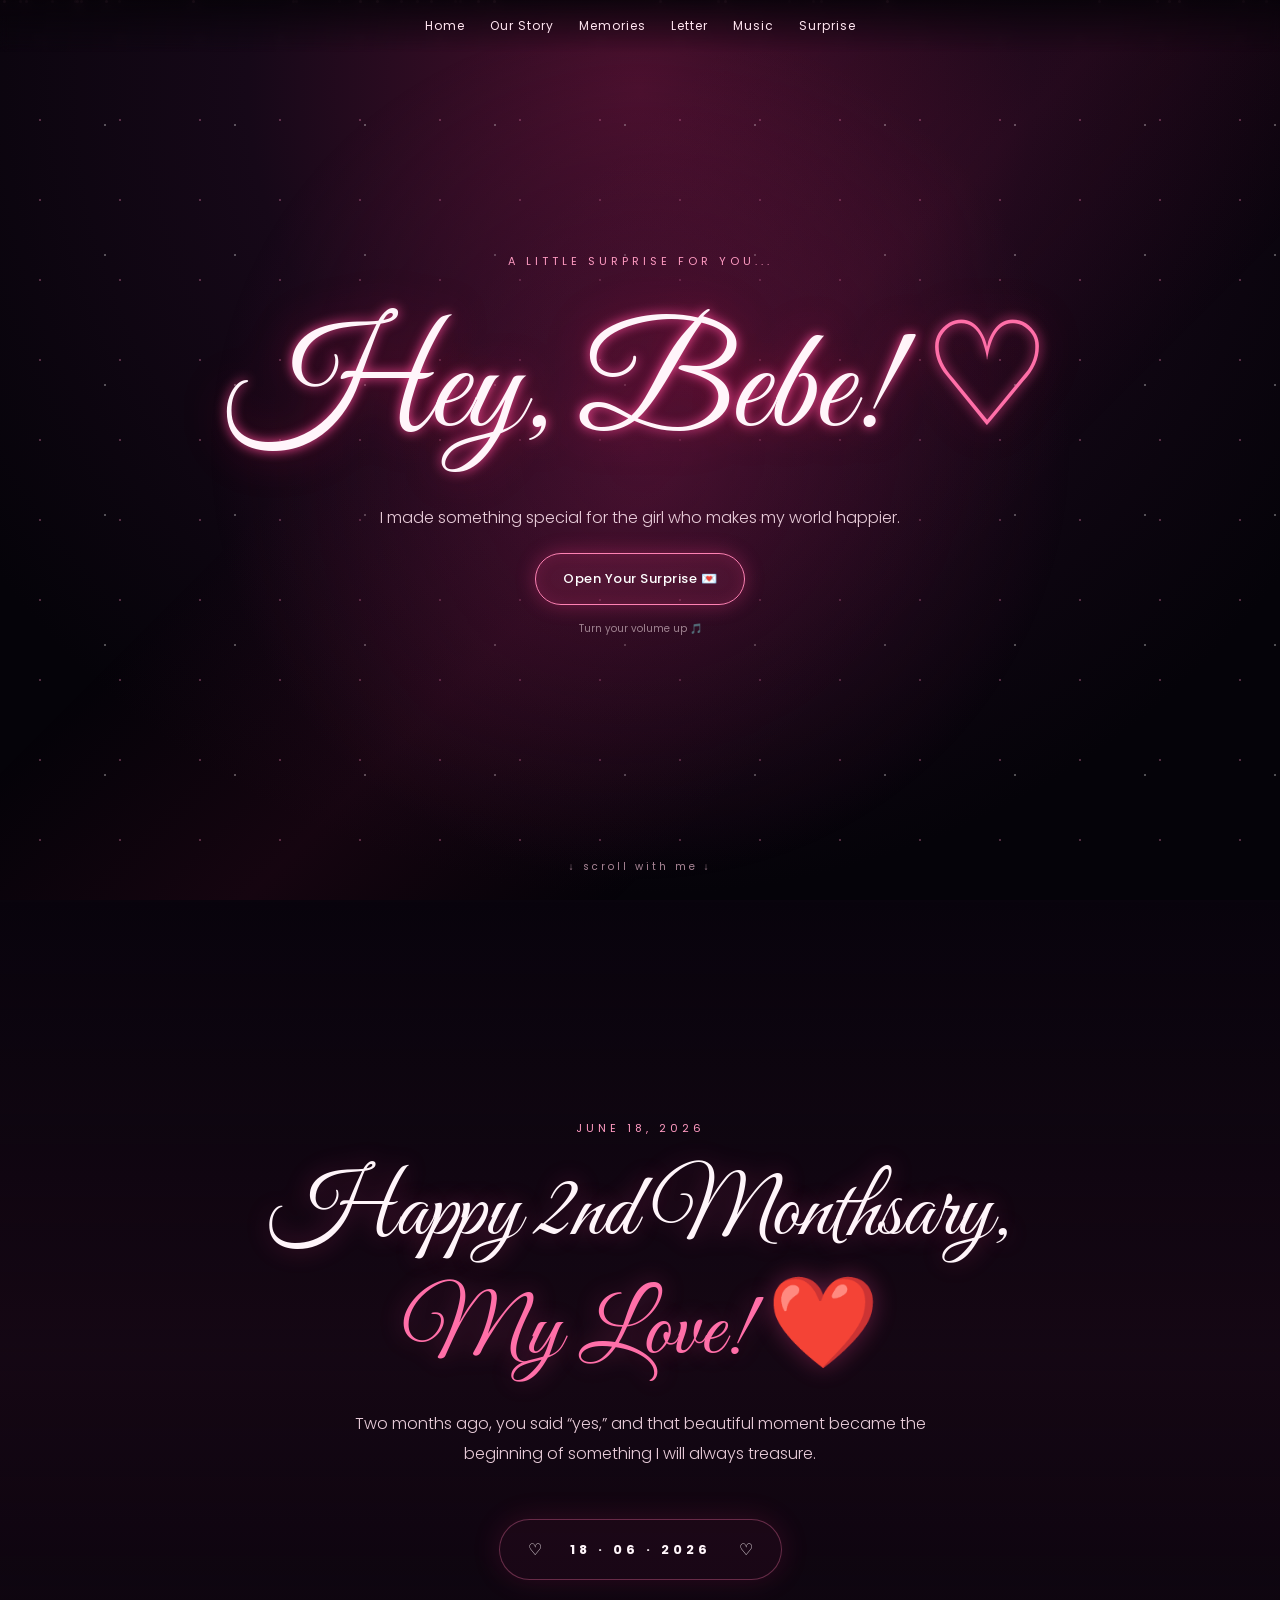
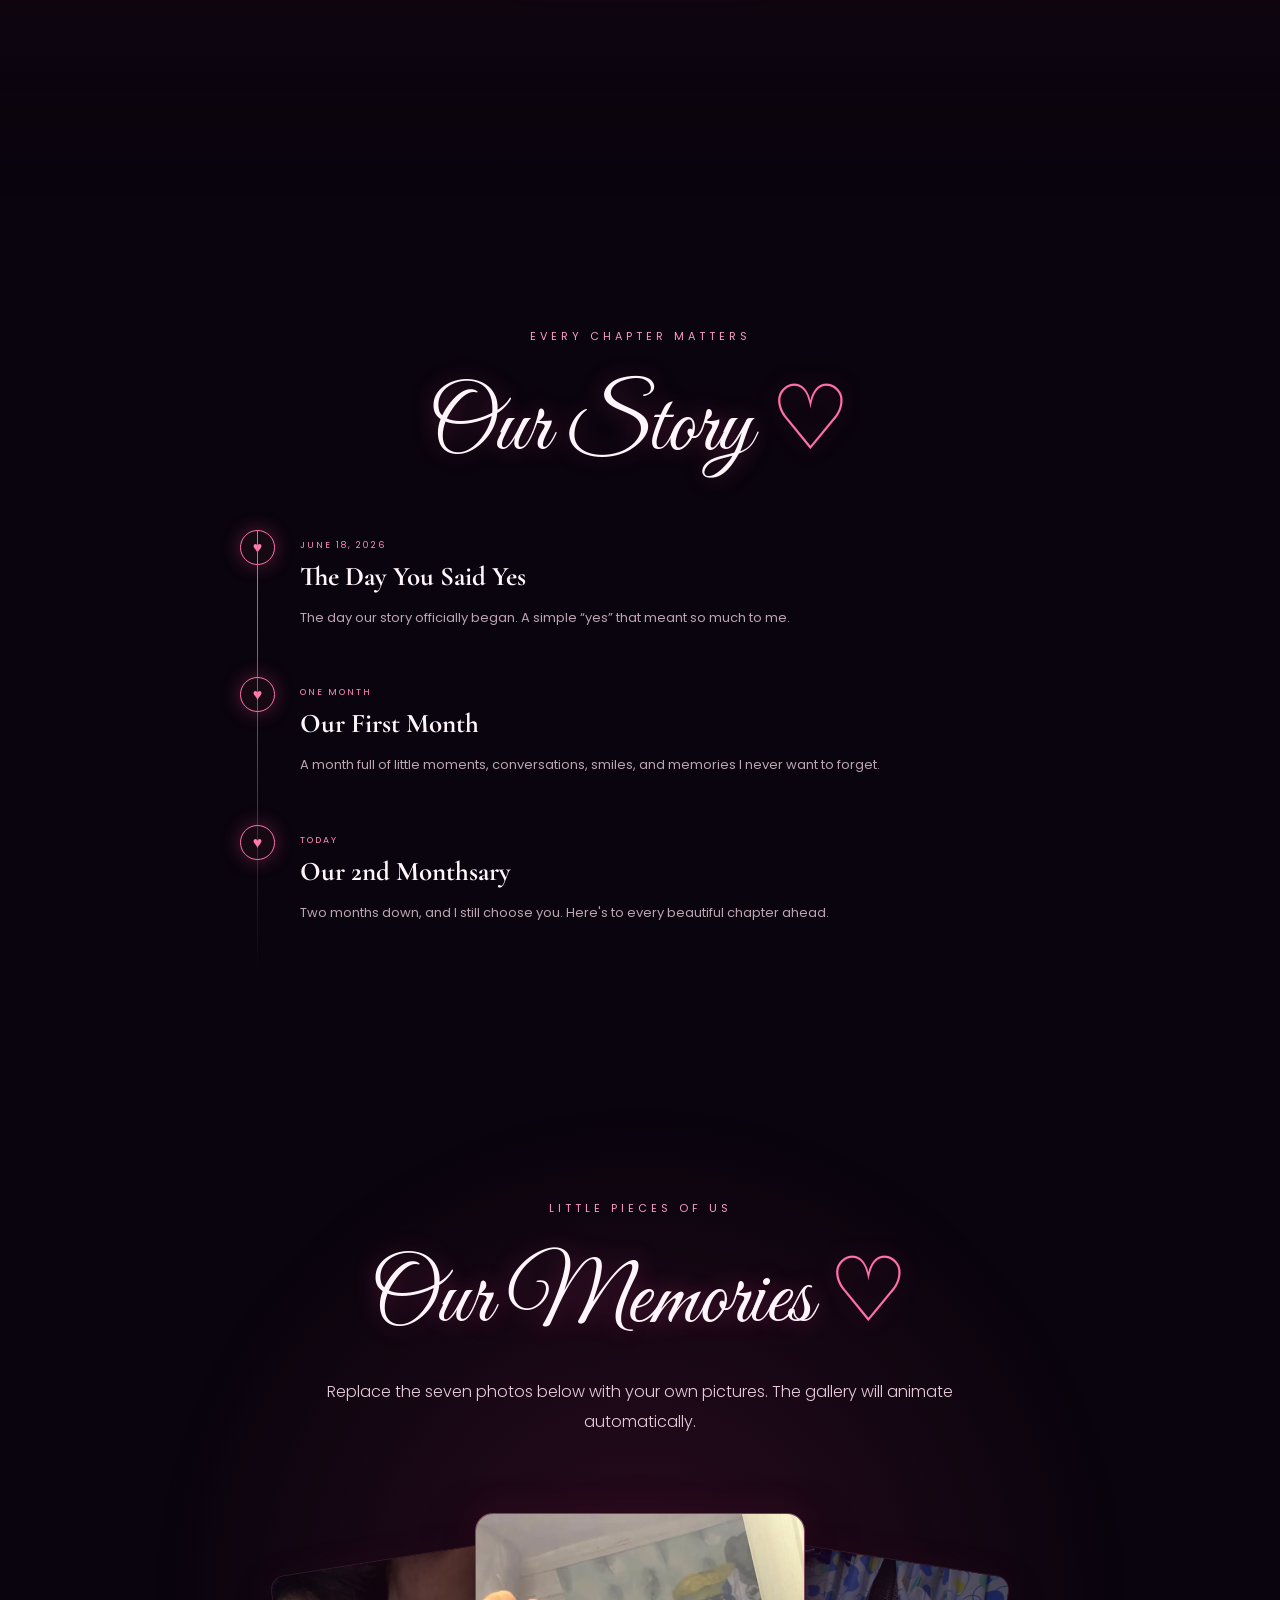
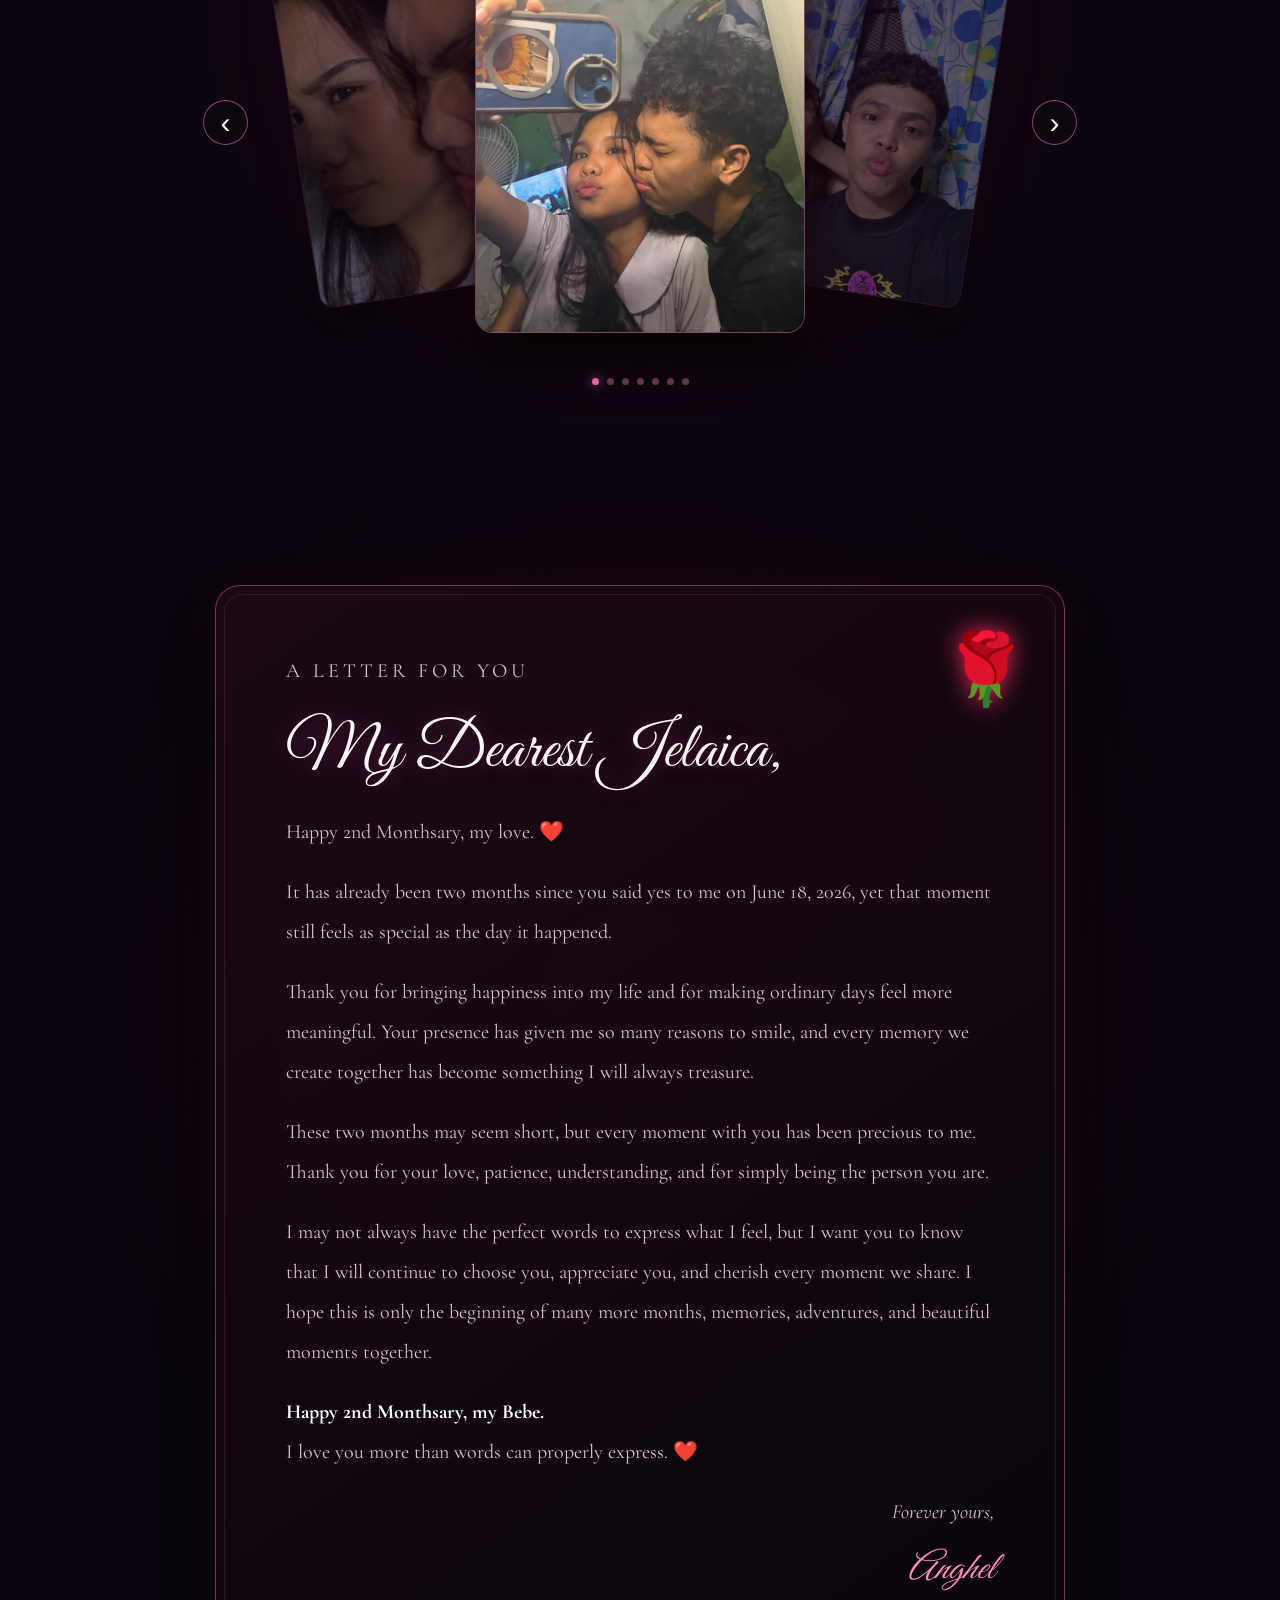
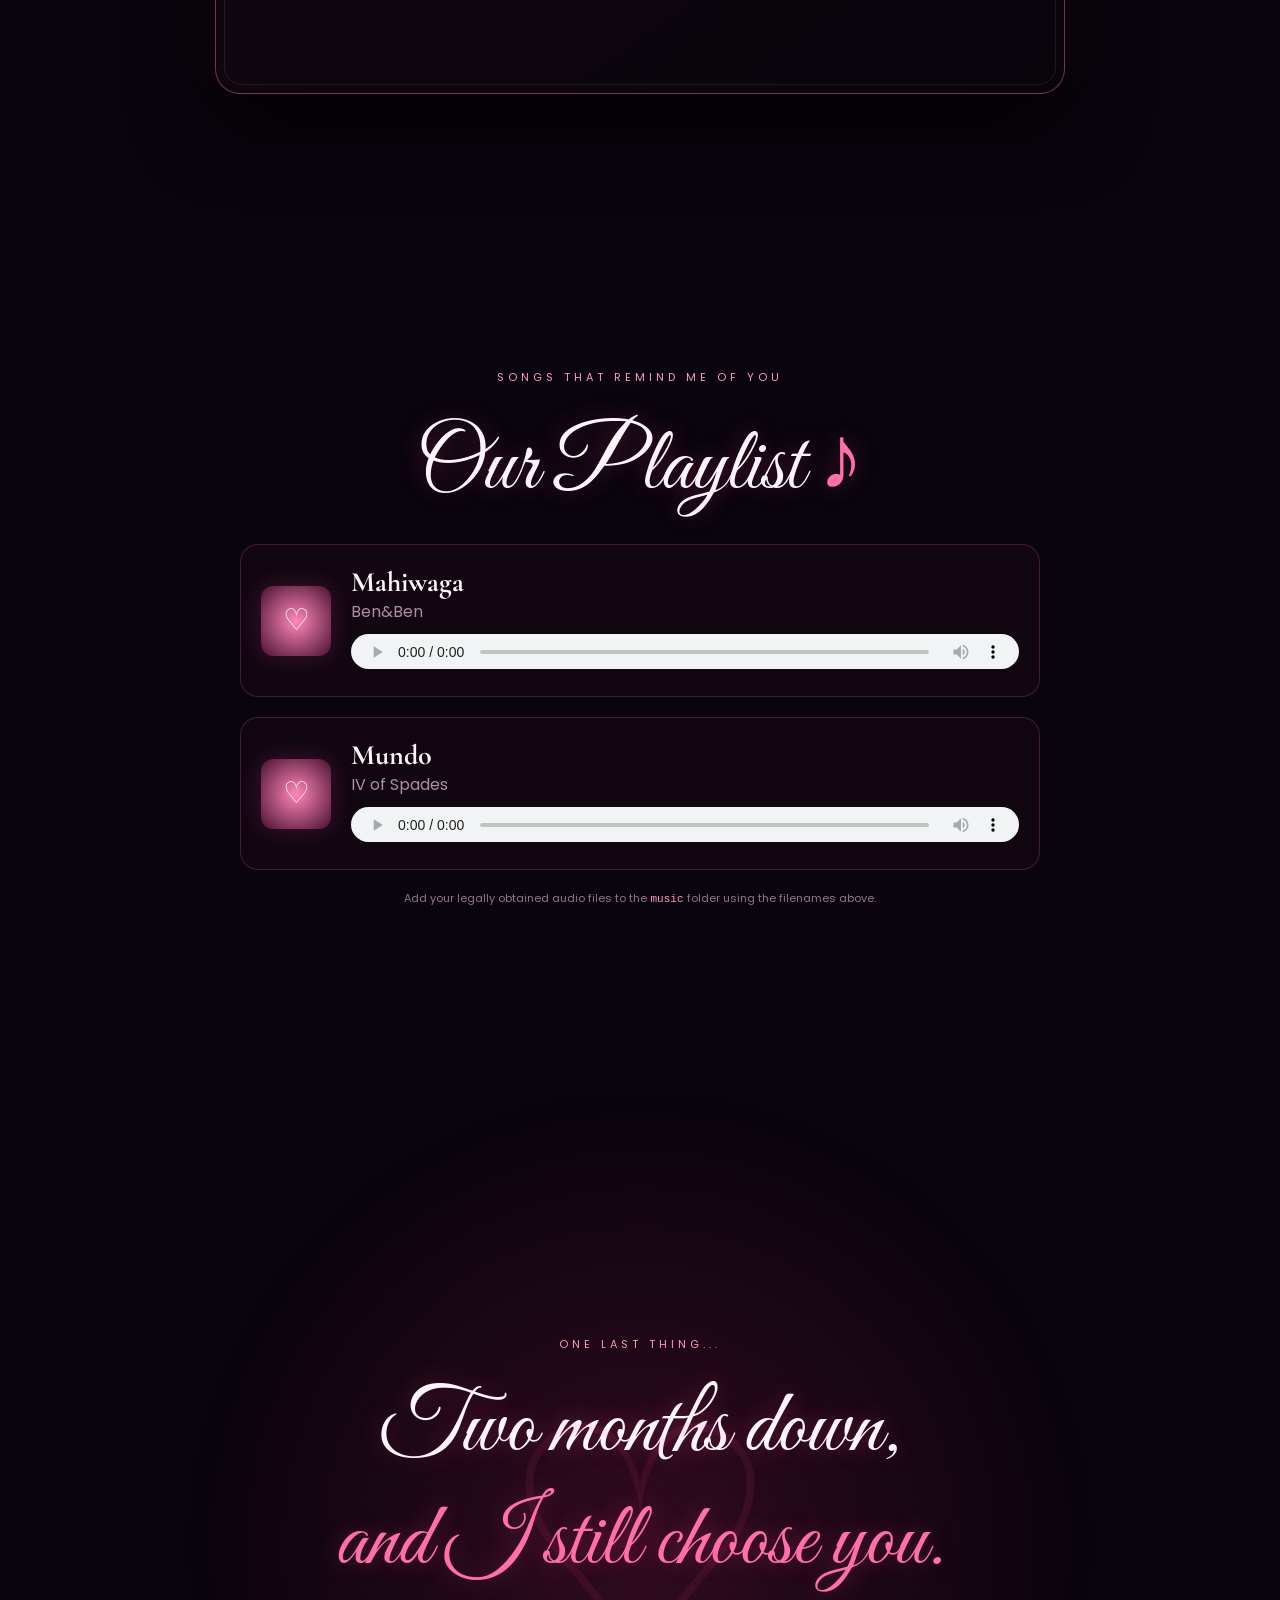
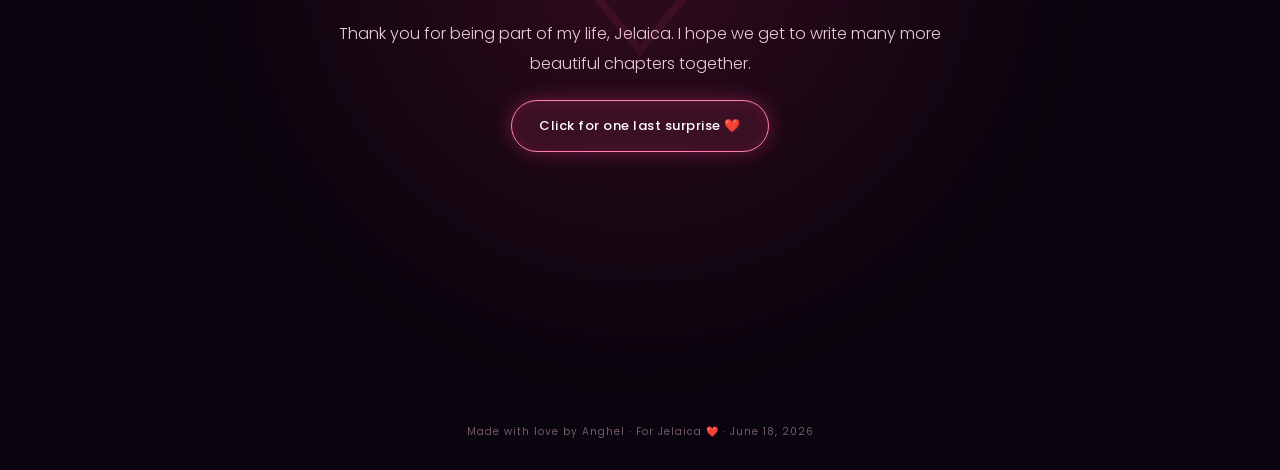
==== index.html @ 0e5adc9e "Update index.html" ====
<!DOCTYPE html>
<html lang="en">
<head>
  <meta charset="UTF-8">
  <meta name="viewport" content="width=device-width, initial-scale=1.0">
  <title>For My Bebe, Jelaica ❤️</title>
  <link rel="preconnect" href="https://fonts.googleapis.com">
  <link rel="preconnect" href="https://fonts.gstatic.com" crossorigin>
  <link href="https://fonts.googleapis.com/css2?family=Cormorant+Garamond:wght@400;500;600;700&family=Great+Vibes&family=Poppins:wght@300;400;500;600&display=swap" rel="stylesheet">
  <link rel="stylesheet" href="style.css">
</head>
<body>
  <div id="particles"></div>
  <div class="petals"></div>

  <nav class="nav">
    <a href="#home">Home</a>
    <a href="#story">Our Story</a>
    <a href="#memories">Memories</a>
    <a href="#letter">Letter</a>
    <a href="#music">Music</a>
    <a href="#surprise">Surprise</a>
  </nav>

  <main>
    <section id="home" class="hero section">
      <div class="hero-glow"></div>
      <div class="hero-content">
        <p class="eyebrow">A little surprise for you...</p>
        <h1>Hey, Bebe! <span>♡</span></h1>
        <p class="hero-subtitle">I made something special for the girl who makes my world happier.</p>
        <button class="glow-btn" onclick="openSurprise()">Open Your Surprise 💌</button>
        <p class="hint">Turn your volume up 🎵</p>
      </div>
      <div class="scroll">↓ scroll with me ↓</div>
    </section>

    <section class="section anniversary">
      <div class="section-inner">
        <p class="eyebrow">June 18, 2026</p>
        <h2>Happy 2nd Monthsary,<br><span>My Love! ❤️</span></h2>
        <p class="lead">Two months ago, you said “yes,” and that beautiful moment became the beginning of something I will always treasure.</p>
        <div class="date-card">
          <div>♡</div><strong>18 · 06 · 2026</strong><div>♡</div>
        </div>
      </div>
    </section>

    <section id="story" class="section">
      <div class="section-inner narrow">
        <p class="eyebrow">Every chapter matters</p>
        <h2>Our Story <span>♡</span></h2>
        <div class="timeline">
          <article class="timeline-item">
            <div class="timeline-dot">♥</div>
            <div><small>JUNE 18, 2026</small><h3>The Day You Said Yes</h3><p>The day our story officially began. A simple “yes” that meant so much to me.</p></div>
          </article>
          <article class="timeline-item">
            <div class="timeline-dot">♥</div>
            <div><small>ONE MONTH</small><h3>Our First Month</h3><p>A month full of little moments, conversations, smiles, and memories I never want to forget.</p></div>
          </article>
          <article class="timeline-item">
            <div class="timeline-dot">♥</div>
            <div><small>TODAY</small><h3>Our 2nd Monthsary</h3><p>Two months down, and I still choose you. Here's to every beautiful chapter ahead.</p></div>
          </article>
        </div>
      </div>
    </section>

    <section id="memories" class="section memories-section">
      <div class="section-inner">
        <p class="eyebrow">Little pieces of us</p>
        <h2>Our Memories <span>♡</span></h2>
        <p class="lead">Replace the seven photos below with your own pictures. The gallery will animate automatically.</p>

        <div class="gallery-wrap">
          <button class="gallery-arrow left" onclick="prevPhoto()">‹</button>
          <div class="gallery" id="gallery"></div>
          <button class="gallery-arrow right" onclick="nextPhoto()">›</button>
        </div>
        <div class="dots" id="dots"></div>
      </div>
    </section>

    <section id="letter" class="section letter-section">
      <div class="letter">
        <div class="rose">🌹</div>
        <p class="eyebrow">A letter for you</p>
        <h2>My Dearest Jelaica,</h2>
        <p>Happy 2nd Monthsary, my love. ❤️</p>
        <p>It has already been two months since you said yes to me on June 18, 2026, yet that moment still feels as special as the day it happened.</p>
        <p>Thank you for bringing happiness into my life and for making ordinary days feel more meaningful. Your presence has given me so many reasons to smile, and every memory we create together has become something I will always treasure.</p>
        <p>These two months may seem short, but every moment with you has been precious to me. Thank you for your love, patience, understanding, and for simply being the person you are.</p>
        <p>I may not always have the perfect words to express what I feel, but I want you to know that I will continue to choose you, appreciate you, and cherish every moment we share. I hope this is only the beginning of many more months, memories, adventures, and beautiful moments together.</p>
        <p><strong>Happy 2nd Monthsary, my Bebe.</strong><br>I love you more than words can properly express. ❤️</p>
        <p class="signature">Forever yours,<br><span>Anghel</span></p>
      </div>
    </section>

    <section id="music" class="section music-section">
      <div class="section-inner narrow">
        <p class="eyebrow">Songs that remind me of you</p>
        <h2>Our Playlist <span>♪</span></h2>
        <div class="music-card">
          <div class="album">♡</div>
          <div class="track-info">
            <h3>Mahiwaga</h3><p>Ben&Ben</p>
          <!-- Track 1: Mahiwaga / Ben&Ben -->
<audio id="audio1" controls preload="metadata">
  <source src="mahiwaga.mp3" type="audio/mpeg">
</audio>
          </div>
        </div>
        <div class="music-card">
          <div class="album">♡</div>
          <div class="track-info">
            <h3>Mundo</h3><p>IV of Spades</p>
            <!-- Track 2: Mundo / IV of Spades -->
<audio id="audio2" controls preload="metadata">
  <source src="mundo.mp3" type="audio/mpeg">
</audio>
          </div>
        </div>
        <p class="music-note">Add your legally obtained audio files to the <code>music</code> folder using the filenames above.</p>
      </div>
    </section>

    <section id="surprise" class="section final-section">
      <div class="heart-orbit">♡</div>
      <div class="section-inner">
        <p class="eyebrow">One last thing...</p>
        <h2>Two months down,<br><span>and I still choose you.</span></h2>
        <p class="lead">Thank you for being part of my life, Jelaica. I hope we get to write many more beautiful chapters together.</p>
        <button class="glow-btn" onclick="showFinal()">Click for one last surprise ❤️</button>
        <div id="finalMessage" class="final-message">
          <div class="big-heart">♥</div>
          <h3>I love you, my Bebe.</h3>
          <p>Today, tomorrow, and in all the little moments in between — I choose you. Always. ❤️</p>
          <span>— Anghel</span>
        </div>
      </div>
    </section>
  </main>

  <footer>Made with love by Anghel · For Jelaica ❤️ · June 18, 2026</footer>
  <script src="script.js"></script>
</body>
</html>
---- style.css ----
*{box-sizing:border-box}html{scroll-behavior:smooth}body{margin:0;background:#09040d;color:#fff5fa;font-family:Poppins,sans-serif;overflow-x:hidden}body:before{content:"";position:fixed;inset:0;z-index:-3;background:radial-gradient(circle at 50% 10%,#4b102e 0,#160818 38%,#050309 78%)}body:after{content:"";position:fixed;inset:0;z-index:-2;opacity:.3;background-image:radial-gradient(#ff8dbd 1px,transparent 1px),radial-gradient(#fff 1px,transparent 1px);background-size:80px 80px,130px 130px;background-position:0 0,40px 60px;animation:stars 18s linear infinite}.nav{position:fixed;top:0;left:0;right:0;z-index:20;display:flex;justify-content:center;gap:25px;padding:17px 10px;background:linear-gradient(#070309dd,transparent);backdrop-filter:blur(6px)}.nav a{color:#ffe5f0;text-decoration:none;font-size:12px;letter-spacing:1px;transition:.3s}.nav a:hover{color:#ff76ae;text-shadow:0 0 15px #ff4e9b}.section{min-height:100vh;position:relative;display:flex;align-items:center;justify-content:center;padding:100px 20px}.hero{text-align:center;background:radial-gradient(circle at center,#4d1234aa,transparent 55%)}.hero:before{content:"";position:absolute;inset:0;background:linear-gradient(135deg,transparent 35%,#e9276d13,transparent 70%)}.hero-content{position:relative;z-index:2;max-width:850px}.eyebrow{letter-spacing:4px;text-transform:uppercase;font-size:11px;color:#ff9bc2;margin:0 0 20px}.hero h1,h2{font-family:"Great Vibes",cursive;font-weight:400}.hero h1{font-size:clamp(65px,12vw,145px);margin:0;text-shadow:0 0 12px #ff4c98,0 0 45px #ff174f66}.hero h1 span,h2 span{color:#ff6fa8}.hero-subtitle,.lead{max-width:650px;margin:20px auto;color:#e8ccd9;line-height:1.9;font-weight:300}.glow-btn{border:1px solid #ff82b4;background:#ff4e8d1f;color:#fff;padding:15px 27px;border-radius:40px;font:500 13px Poppins;letter-spacing:.5px;cursor:pointer;box-shadow:0 0 20px #ff3f8a55,inset 0 0 15px #ff3f8a22;transition:.35s}.glow-btn:hover{transform:translateY(-3px) scale(1.03);background:#ff4e8d35;box-shadow:0 0 35px #ff3f8aaa}.hint{font-size:10px;color:#9f8290;margin-top:16px}.scroll{position:absolute;bottom:25px;left:0;right:0;font-size:10px;letter-spacing:3px;color:#a98596;animation:bounce 2s infinite}.section-inner{text-align:center;width:min(1050px,100%)}.narrow{width:min(800px,100%)}h2{font-size:clamp(55px,8vw,90px);margin:0 0 15px;text-shadow:0 0 25px #ff4c9855}.anniversary{background:linear-gradient(180deg,transparent,#230b1c77,transparent)}.date-card{display:inline-flex;align-items:center;gap:28px;margin-top:30px;padding:17px 28px;border:1px solid #ff77aa55;border-radius:50px;background:#ff4b8b0c;box-shadow:0 0 30px #ff3b8a22}.date-card strong{font-size:13px;letter-spacing:4px}.timeline{position:relative;margin:45px auto 0;text-align:left}.timeline:before{content:"";position:absolute;left:17px;top:0;bottom:0;width:1px;background:linear-gradient(#ff5b9d,transparent)}.timeline-item{display:flex;gap:25px;padding:0 0 35px}.timeline-dot{width:35px;height:35px;flex:none;border:1px solid #ff73aa;border-radius:50%;display:grid;place-items:center;color:#ff7cad;background:#160912;box-shadow:0 0 20px #ff4f9855}.timeline-item small{color:#ff8ab7;letter-spacing:2px;font-size:9px}.timeline-item h3{font-family:"Cormorant Garamond";font-size:27px;margin:5px 0}.timeline-item p{color:#bca5b0;line-height:1.8;font-size:13px}.memories-section{background:radial-gradient(circle,#3a1027aa,transparent 60%)}.gallery-wrap{position:relative;margin:45px auto 15px;max-width:950px;min-height:480px;display:flex;align-items:center;justify-content:center}.gallery{width:100%;height:480px;position:relative;perspective:1000px}.photo{position:absolute;width:min(330px,62vw);height:420px;left:50%;top:30px;transform:translateX(-50%);border-radius:18px;overflow:hidden;border:1px solid #ff93bd66;box-shadow:0 20px 50px #000,0 0 35px #ff3e8a22;background:linear-gradient(145deg,#391329,#100711);transition:all .7s cubic-bezier(.2,.8,.2,1);opacity:0;display:flex;align-items:center;justify-content:center}.photo img{width:100%;height:100%;object-fit:cover}.photo .placeholder{padding:25px;color:#d7b8c6;text-align:center;line-height:1.7}.photo.active{opacity:1;z-index:5;transform:translateX(-50%) rotate(0) scale(1)}.photo.prev{opacity:.35;z-index:3;transform:translateX(-115%) rotate(-9deg) scale(.8)}.photo.next{opacity:.35;z-index:3;transform:translateX(15%) rotate(9deg) scale(.8)}.gallery-arrow{position:absolute;z-index:8;width:45px;height:45px;border:1px solid #ff7bae88;border-radius:50%;background:#0e0710cc;color:#fff;font-size:30px;cursor:pointer;transition:.3s}.gallery-arrow:hover{background:#ff3e8a33;box-shadow:0 0 20px #ff3e8a77}.gallery-arrow.left{left:4%}.gallery-arrow.right{right:4%}.dots{display:flex;justify-content:center;gap:8px}.dot{width:7px;height:7px;border-radius:50%;background:#684354;cursor:pointer}.dot.active{background:#ff76ad;box-shadow:0 0 12px #ff76ad}.letter-section{background:radial-gradient(circle at 50% 40%,#4d102b55,transparent 60%)}.letter{position:relative;width:min(850px,100%);padding:65px 70px;text-align:left;border:1px solid #ff86b566;border-radius:25px;background:linear-gradient(145deg,#1d0916e8,#09050be8);box-shadow:0 25px 80px #000,0 0 45px #ff3e8a18}.letter:before{content:"";position:absolute;inset:8px;border:1px solid #ff789d22;border-radius:18px;pointer-events:none}.letter h2{font-size:65px}.letter p{color:#dbc2ce;line-height:2;font-family:"Cormorant Garamond";font-size:20px}.letter strong{color:#fff}.rose{position:absolute;right:35px;top:30px;font-size:70px;filter:drop-shadow(0 0 12px #e92755)}.signature{text-align:right!important;font-style:italic}.signature span{font-family:"Great Vibes";font-size:38px;color:#ff91bb}.music-card{display:flex;align-items:center;gap:20px;text-align:left;margin:20px 0;padding:20px;border:1px solid #ff78aa33;border-radius:18px;background:#170a14aa}.album{width:70px;height:70px;border-radius:12px;display:grid;place-items:center;background:radial-gradient(circle,#ff87b7,#47102f);font-size:30px;box-shadow:0 0 25px #ff438a33}.track-info{flex:1}.track-info h3{font-family:"Cormorant Garamond";font-size:28px;margin:0}.track-info p{color:#ad8f9f;margin:0 0 10px}.track-info audio{width:100%;height:35px}.music-note{font-size:11px;color:#8f7783}code{color:#ff9ac2}.final-section{text-align:center;overflow:hidden;background:radial-gradient(circle at center,#56122e88,transparent 58%)}.heart-orbit{position:absolute;font-size:320px;color:#ff477f16;animation:pulse 3s infinite}.final-message{display:none;margin:35px auto 0;max-width:550px;padding:30px;border:1px solid #ff78ab55;border-radius:20px;background:#180914cc;animation:reveal 1s both}.final-message.show{display:block}.big-heart{font-size:70px;color:#ff5b98;text-shadow:0 0 35px #ff3e8a;animation:pulse 1.5s infinite}.final-message h3{font-family:"Great Vibes";font-size:45px;font-weight:400;margin:0}.final-message p{color:#d9bfcc;line-height:1.8}.final-message span{color:#ff91ba}footer{text-align:center;padding:30px;color:#755b68;font-size:10px;letter-spacing:1px}.particle{position:fixed;width:3px;height:3px;border-radius:50%;background:#ff9cc1;box-shadow:0 0 8px #ff5b9d;opacity:.7;z-index:-1;animation:float linear infinite}.petal{position:fixed;top:-20px;color:#ff739f;z-index:1;pointer-events:none;animation:fall linear forwards;opacity:.7}@keyframes stars{to{background-position:80px 80px,0 130px}}@keyframes bounce{50%{transform:translateY(8px)}}@keyframes pulse{50%{transform:scale(1.08);opacity:.8}}@keyframes float{from{transform:translateY(110vh)}to{transform:translateY(-10vh)}}@keyframes fall{to{transform:translateY(110vh) rotate(500deg);opacity:0}}@keyframes reveal{from{opacity:0;transform:translateY(20px) scale(.95)}to{opacity:1;transform:none}}@media(max-width:650px){.nav{gap:11px;overflow-x:auto;justify-content:flex-start;padding-left:15px}.nav a{font-size:9px;white-space:nowrap}.section{padding:90px 15px}.hero h1{font-size:70px}.letter{padding:45px 25px}.letter h2{font-size:50px}.letter p{font-size:18px}.rose{font-size:45px;right:20px}.gallery-wrap,.gallery{min-height:400px;height:400px}.photo{height:350px;top:25px}.photo.prev{transform:translateX(-95%) rotate(-7deg) scale(.72)}.photo.next{transform:translateX(-5%) rotate(7deg) scale(.72)}.gallery-arrow{width:38px;height:38px}.heart-orbit{font-size:200px}}
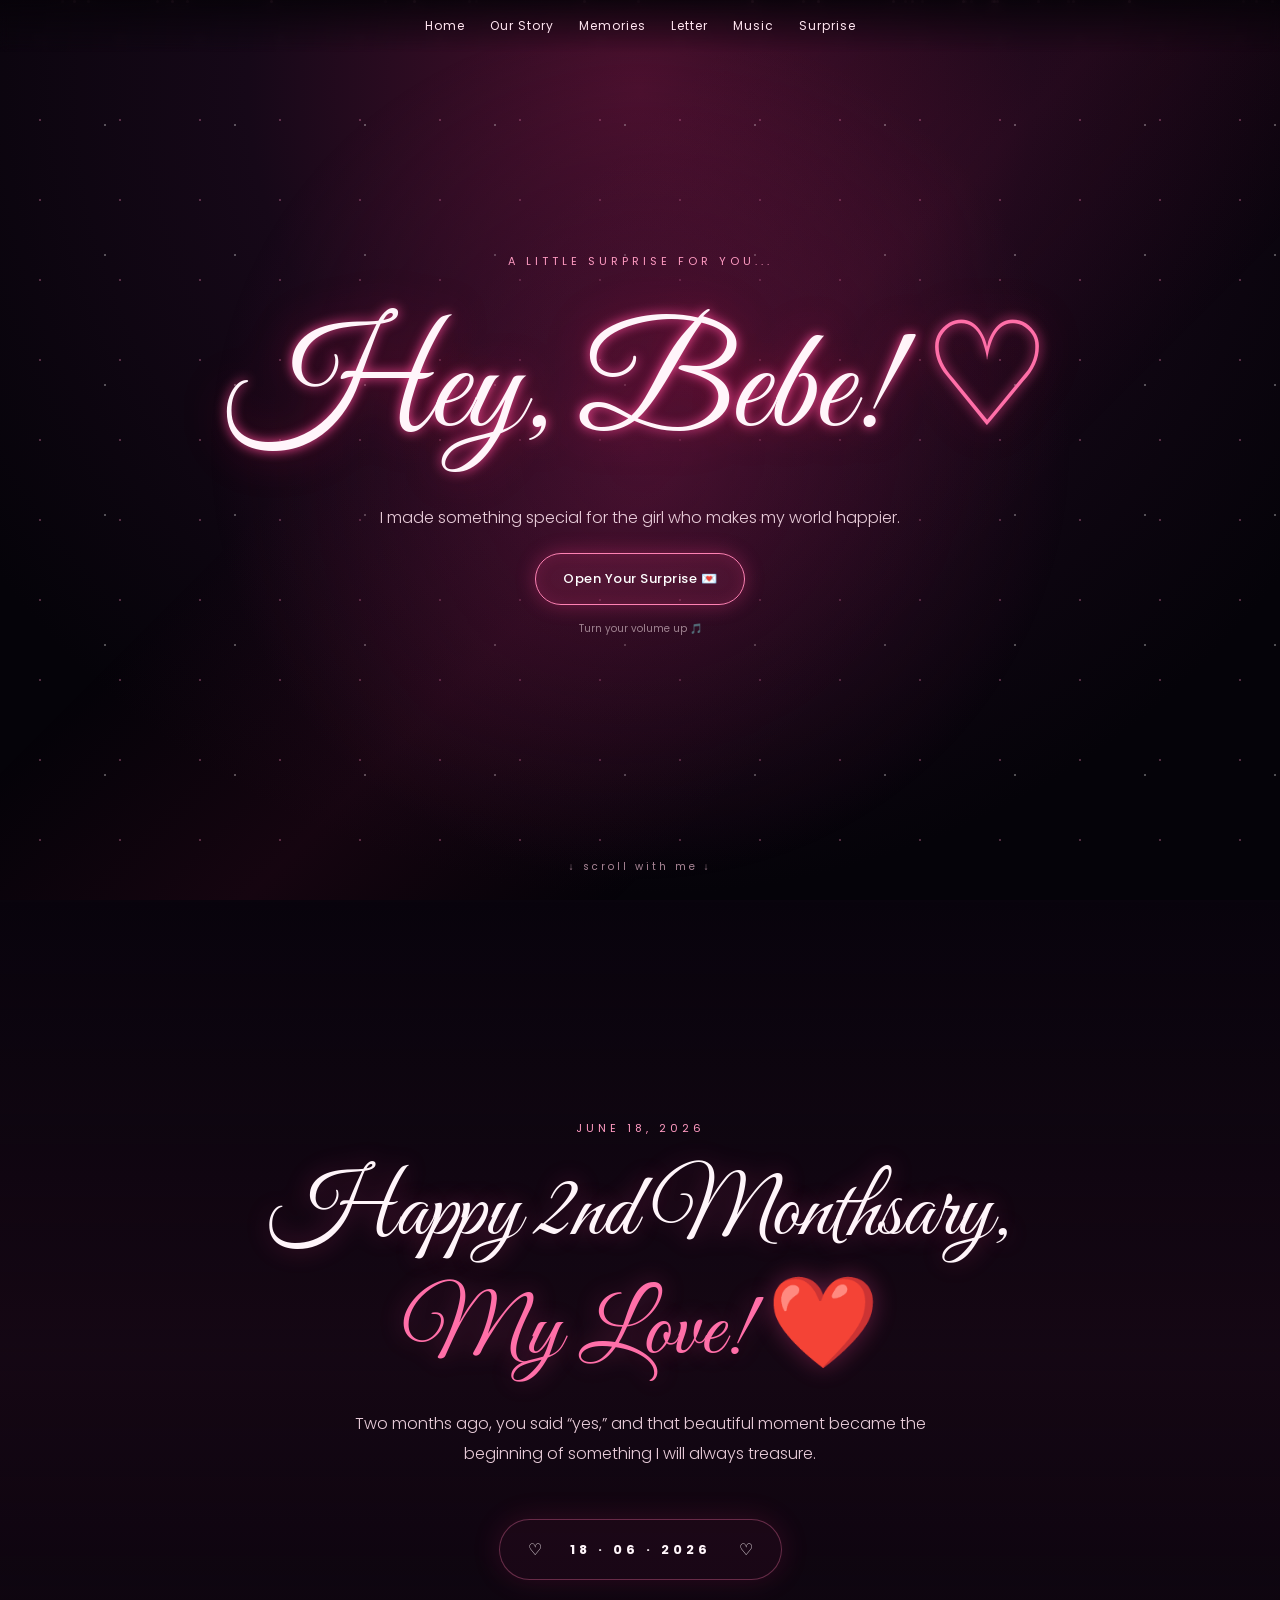
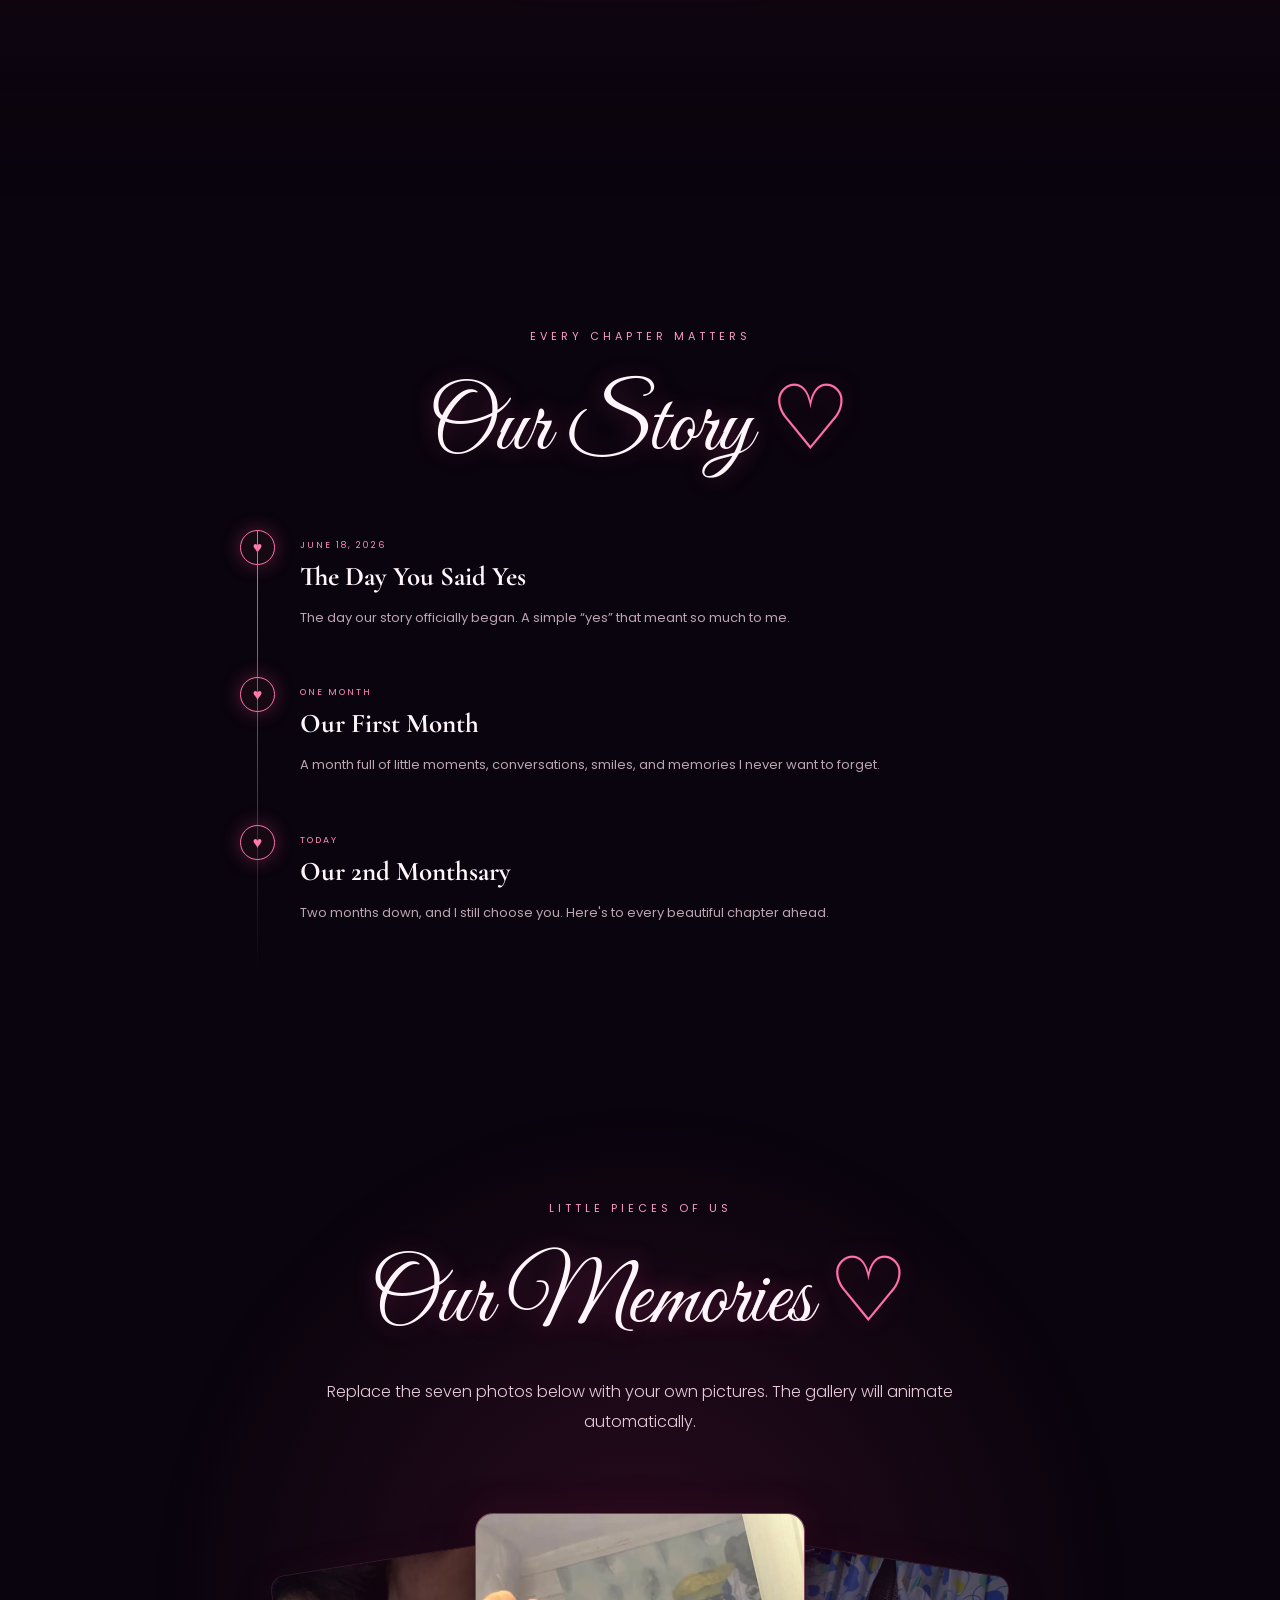
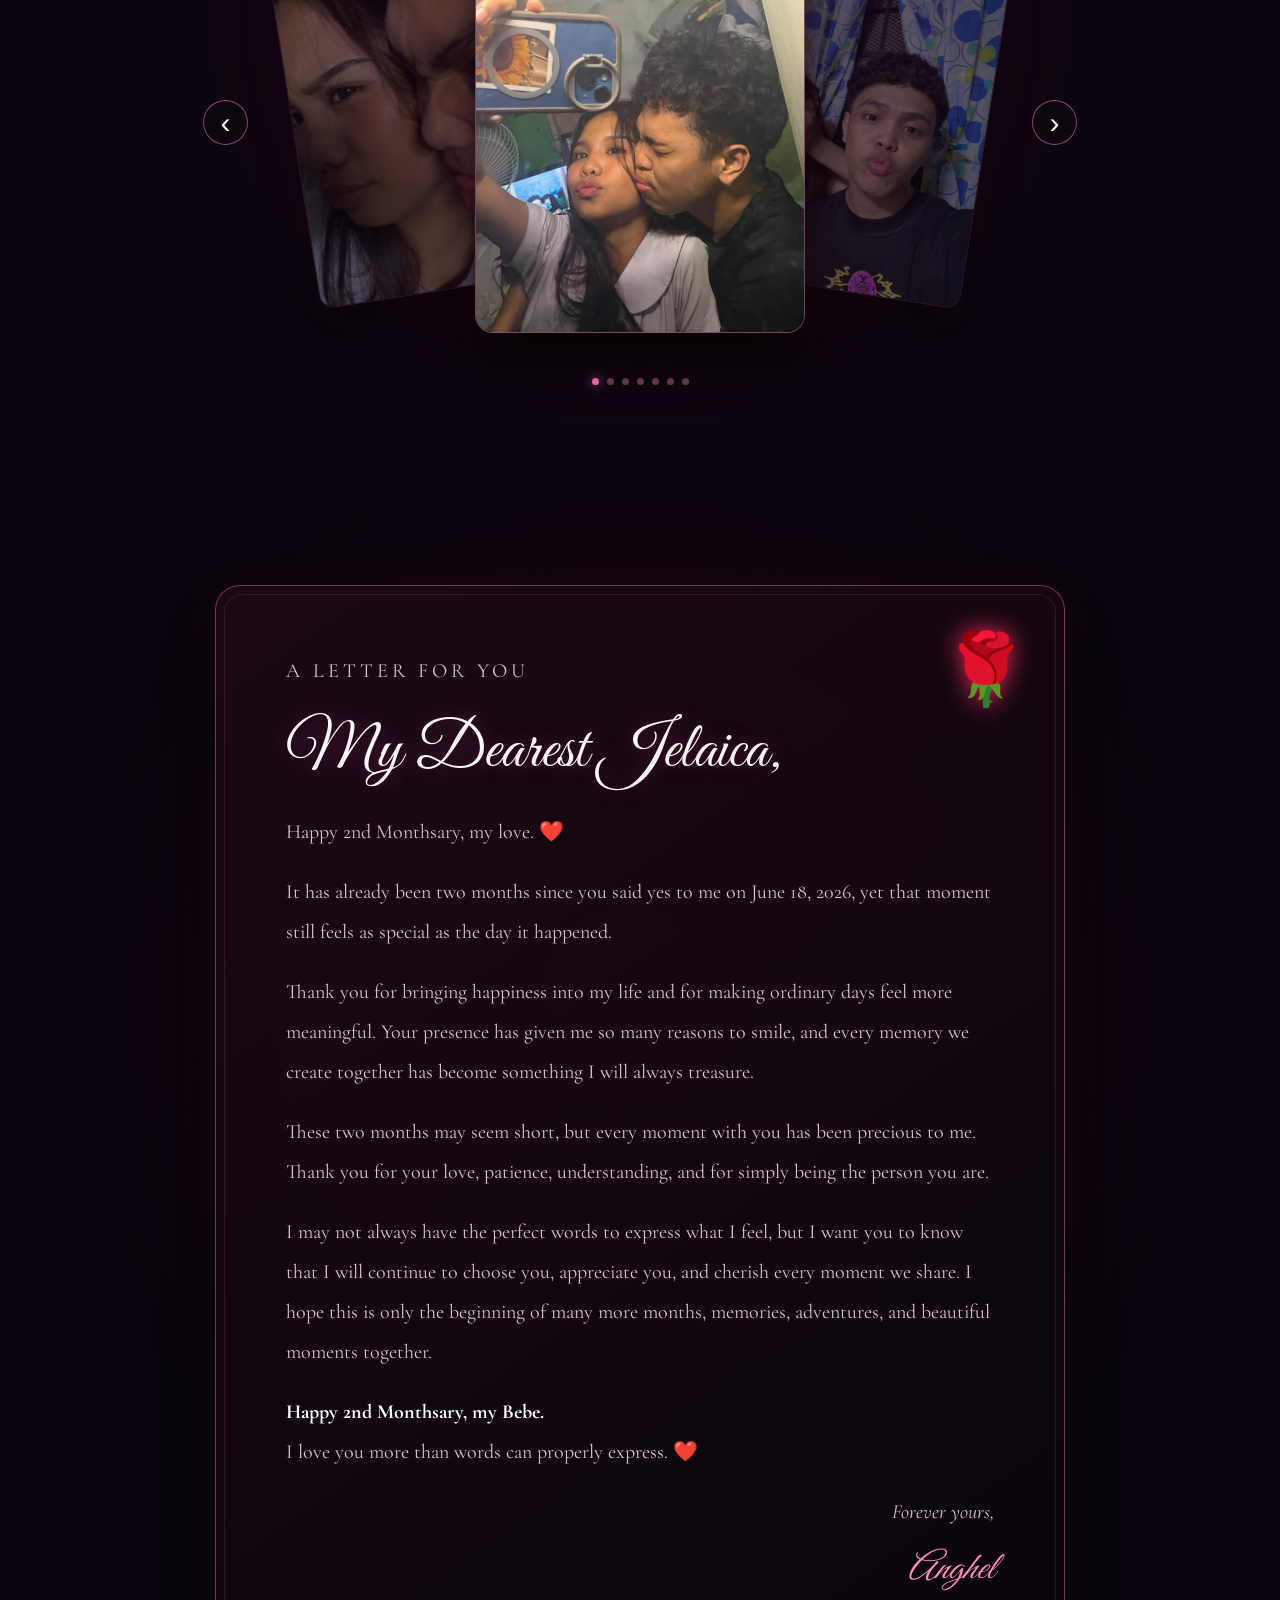
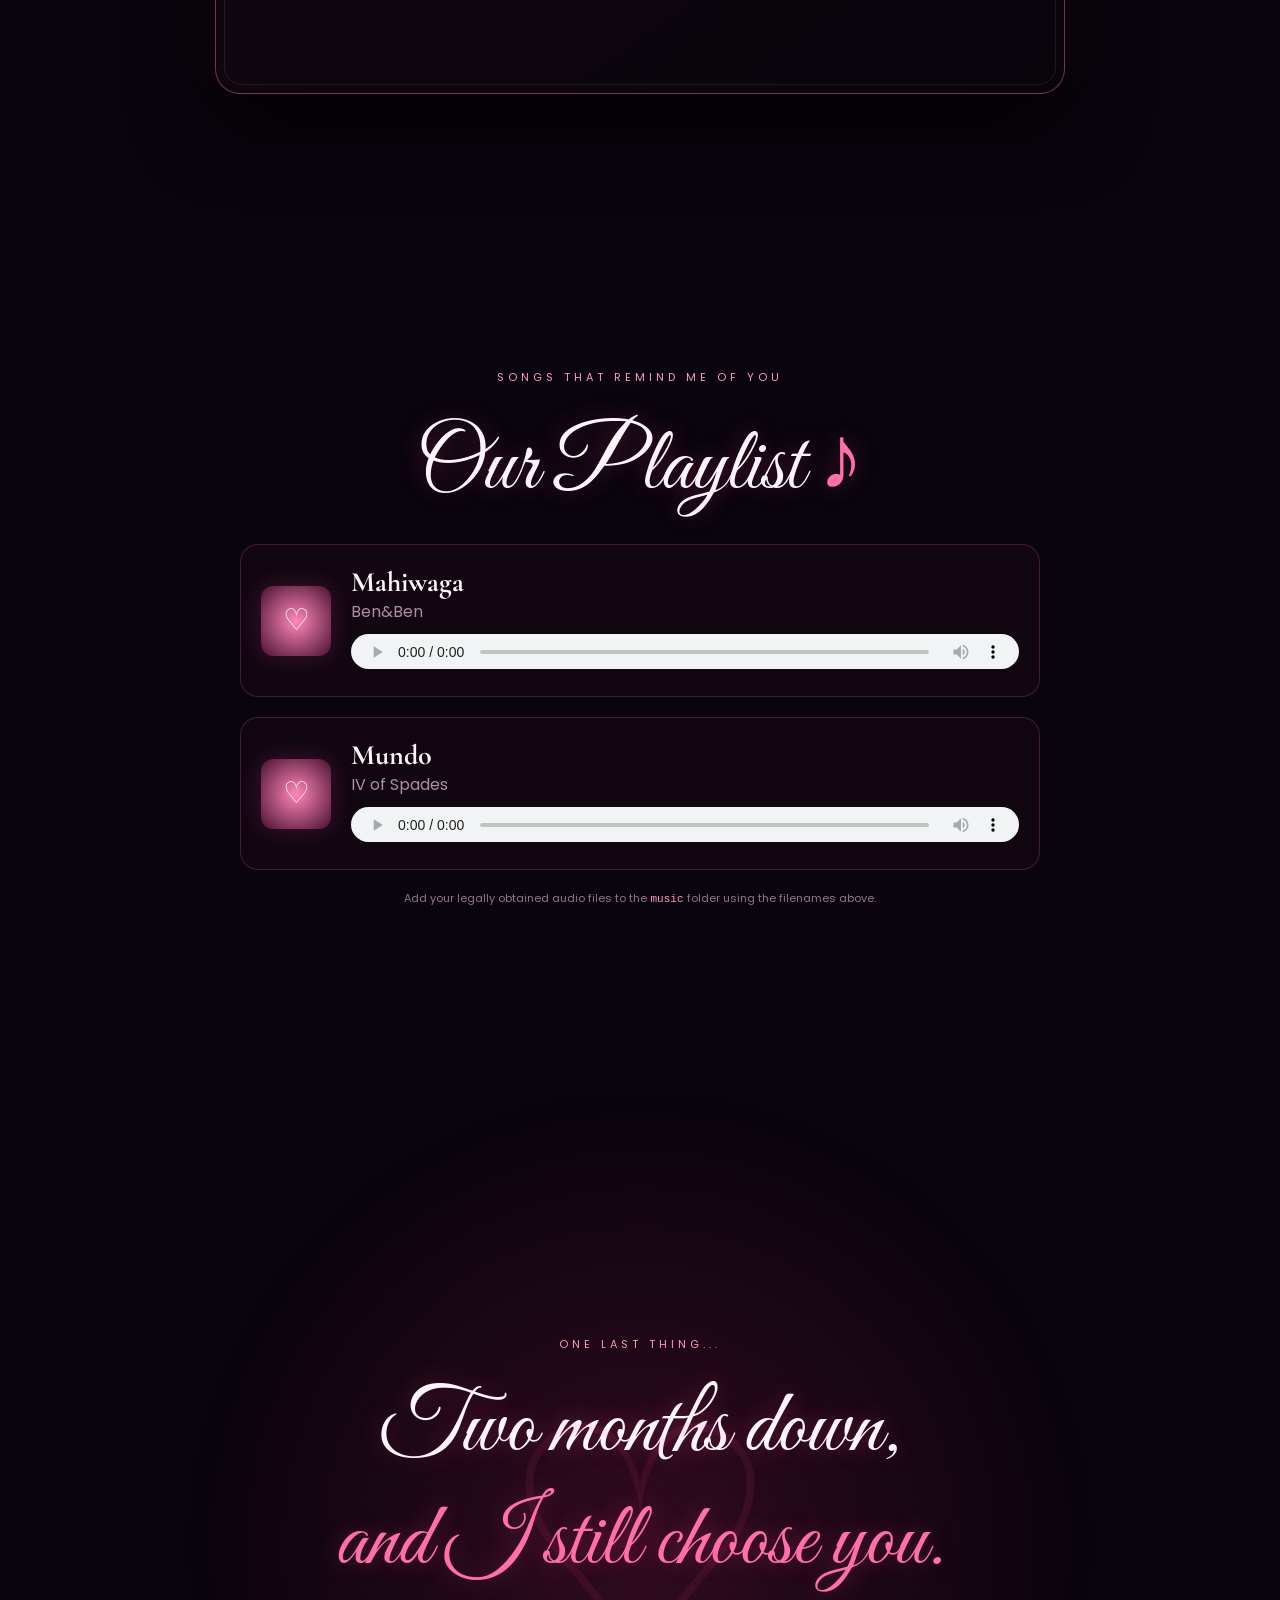
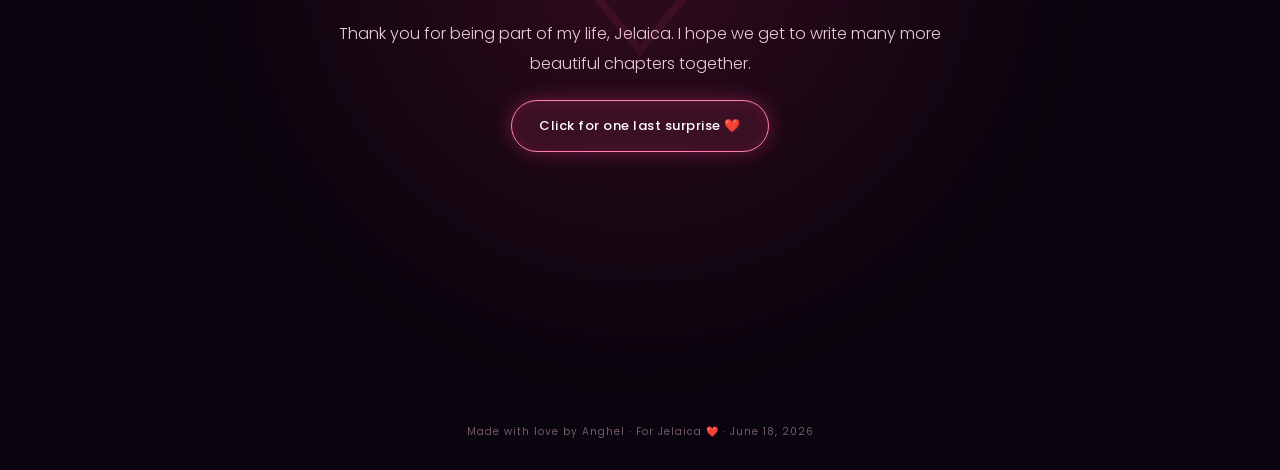
==== commit 2a009b9a: "Update index.html" ====
--- a/index.html
+++ b/index.html
@@ -102,25 +102,24 @@
         <p class="eyebrow">Songs that remind me of you</p>
         <h2>Our Playlist <span>♪</span></h2>
         <div class="music-card">
-          <div class="album">♡</div>
-          <div class="track-info">
-            <h3>Mahiwaga</h3><p>Ben&Ben</p>
-          <!-- Track 1: Mahiwaga / Ben&Ben -->
-<audio id="audio1" controls preload="metadata">
-  <source src="mahiwaga.mp3" type="audio/mpeg">
-</audio>
-          </div>
-        </div>
-        <div class="music-card">
-          <div class="album">♡</div>
-          <div class="track-info">
-            <h3>Mundo</h3><p>IV of Spades</p>
-            <!-- Track 2: Mundo / IV of Spades -->
-<audio id="audio2" controls preload="metadata">
-  <source src="mundo.mp3" type="audio/mpeg">
-</audio>
-          </div>
-        </div>
+  <div class="album">♡</div>
+  <div class="track-info">
+    <h3>Mahiwaga</h3><p>Ben&Ben</p>
+    <audio id="audio1" controls preload="metadata">
+      <source src="mahiwaga.mp3" type="audio/mpeg">
+    </audio>
+  </div>
+</div>
+
+<div class="music-card">
+  <div class="album">♡</div>
+  <div class="track-info">
+    <h3>Mundo</h3><p>IV of Spades</p>
+    <audio id="audio2" controls preload="metadata">
+      <source src="mundo.mp3" type="audio/mpeg">
+    </audio>
+  </div>
+</div>
         <p class="music-note">Add your legally obtained audio files to the <code>music</code> folder using the filenames above.</p>
       </div>
     </section>
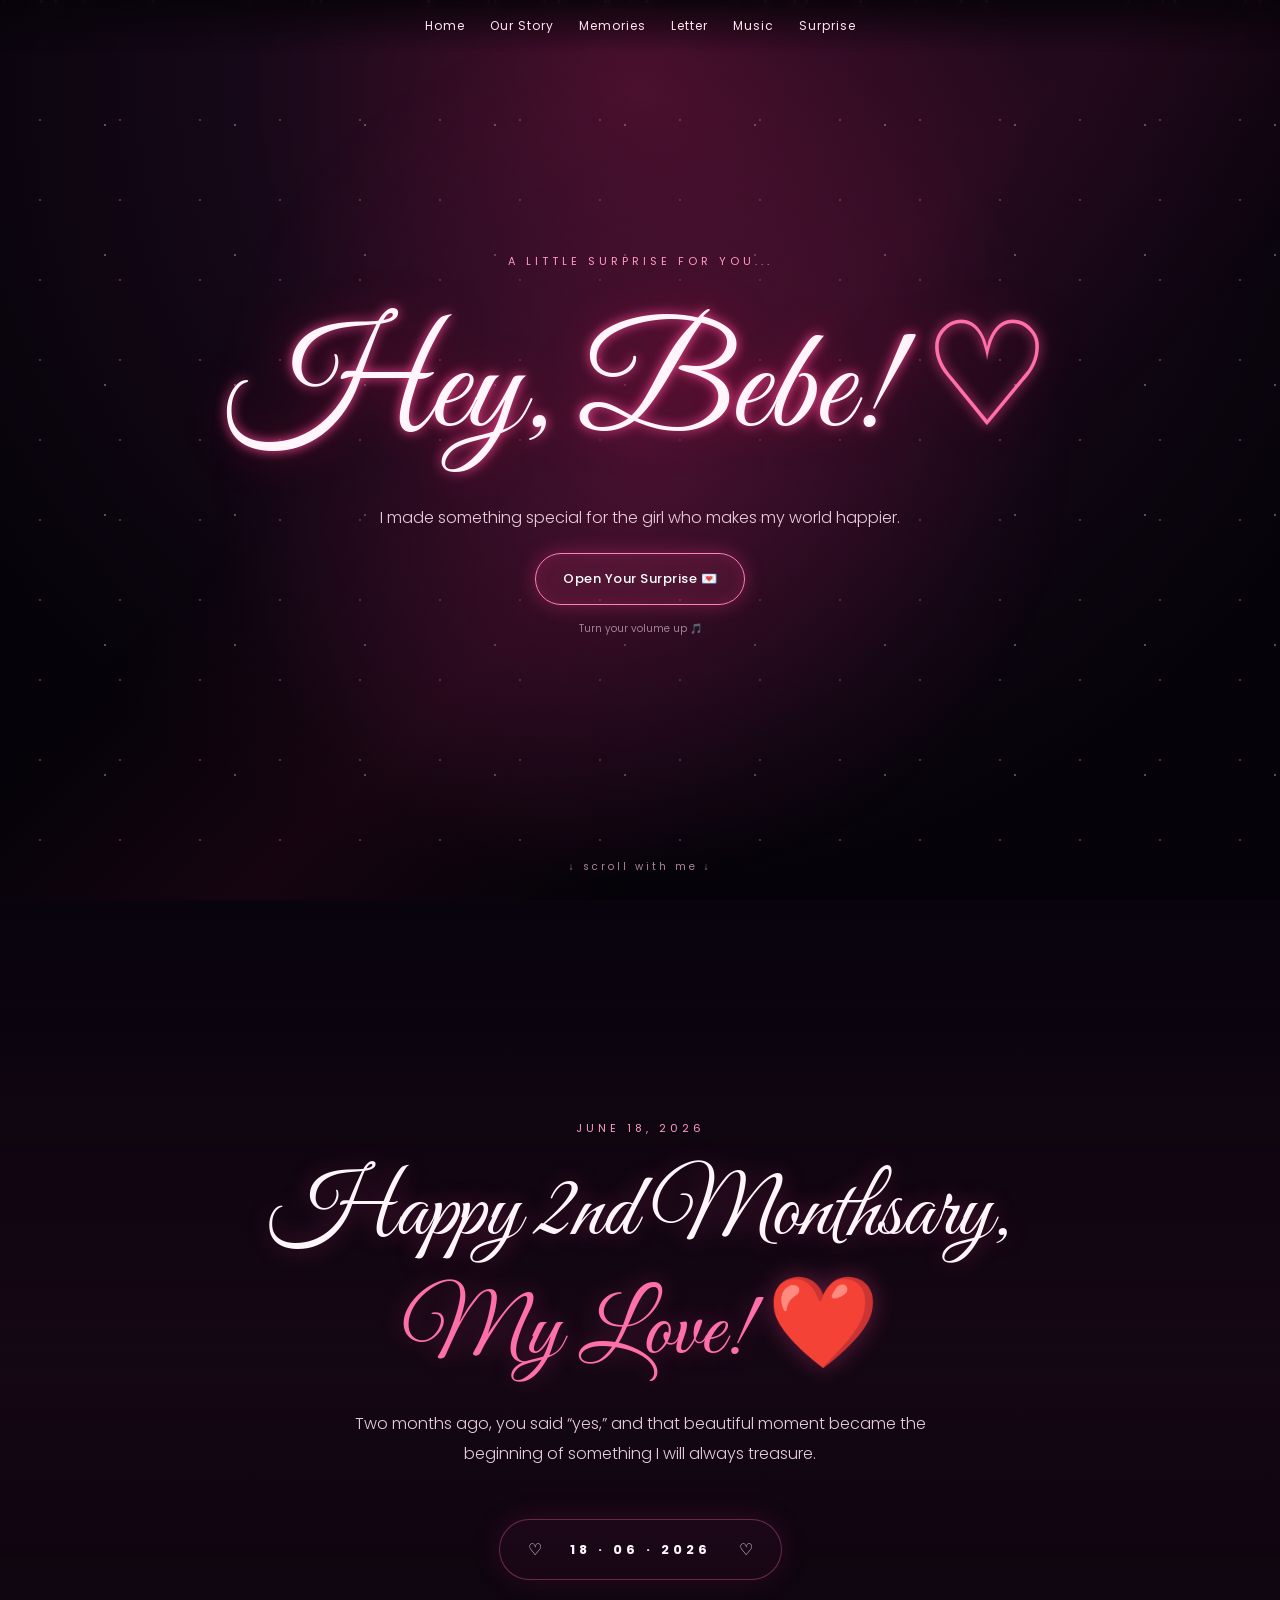
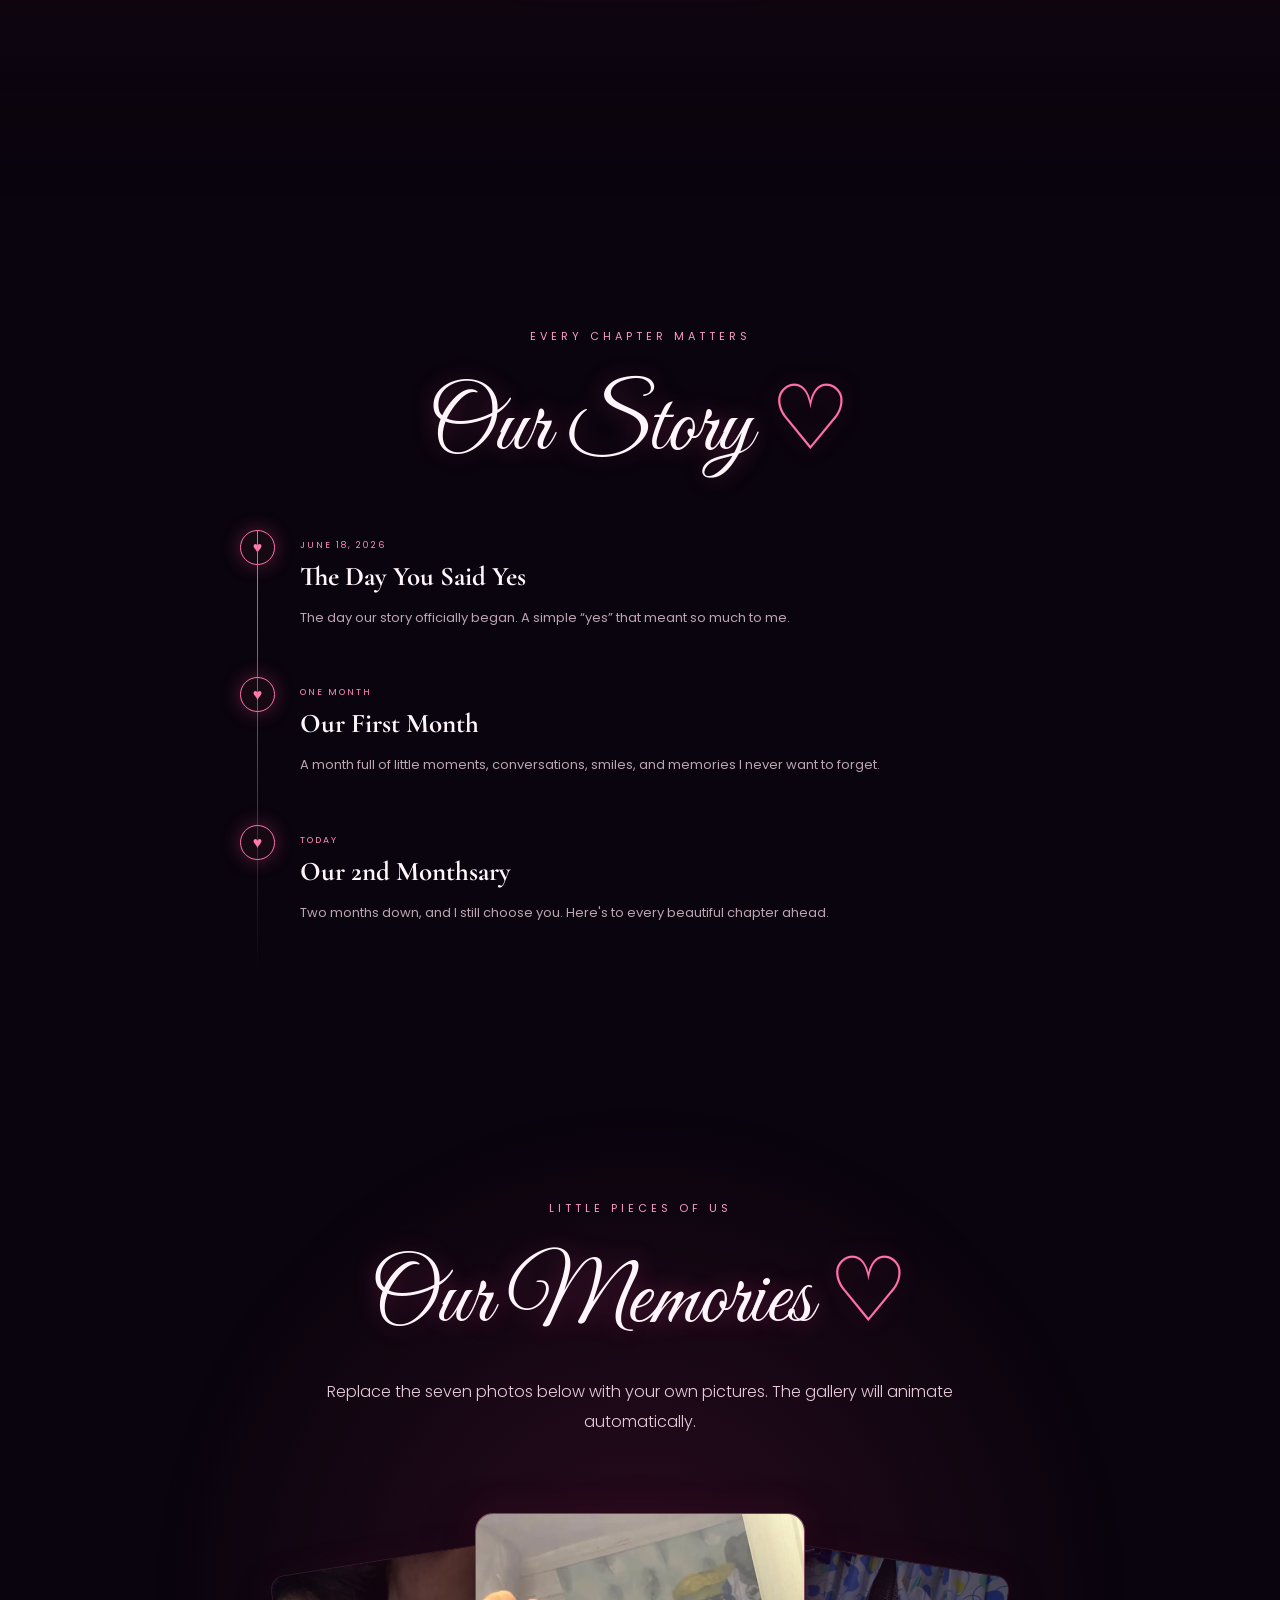
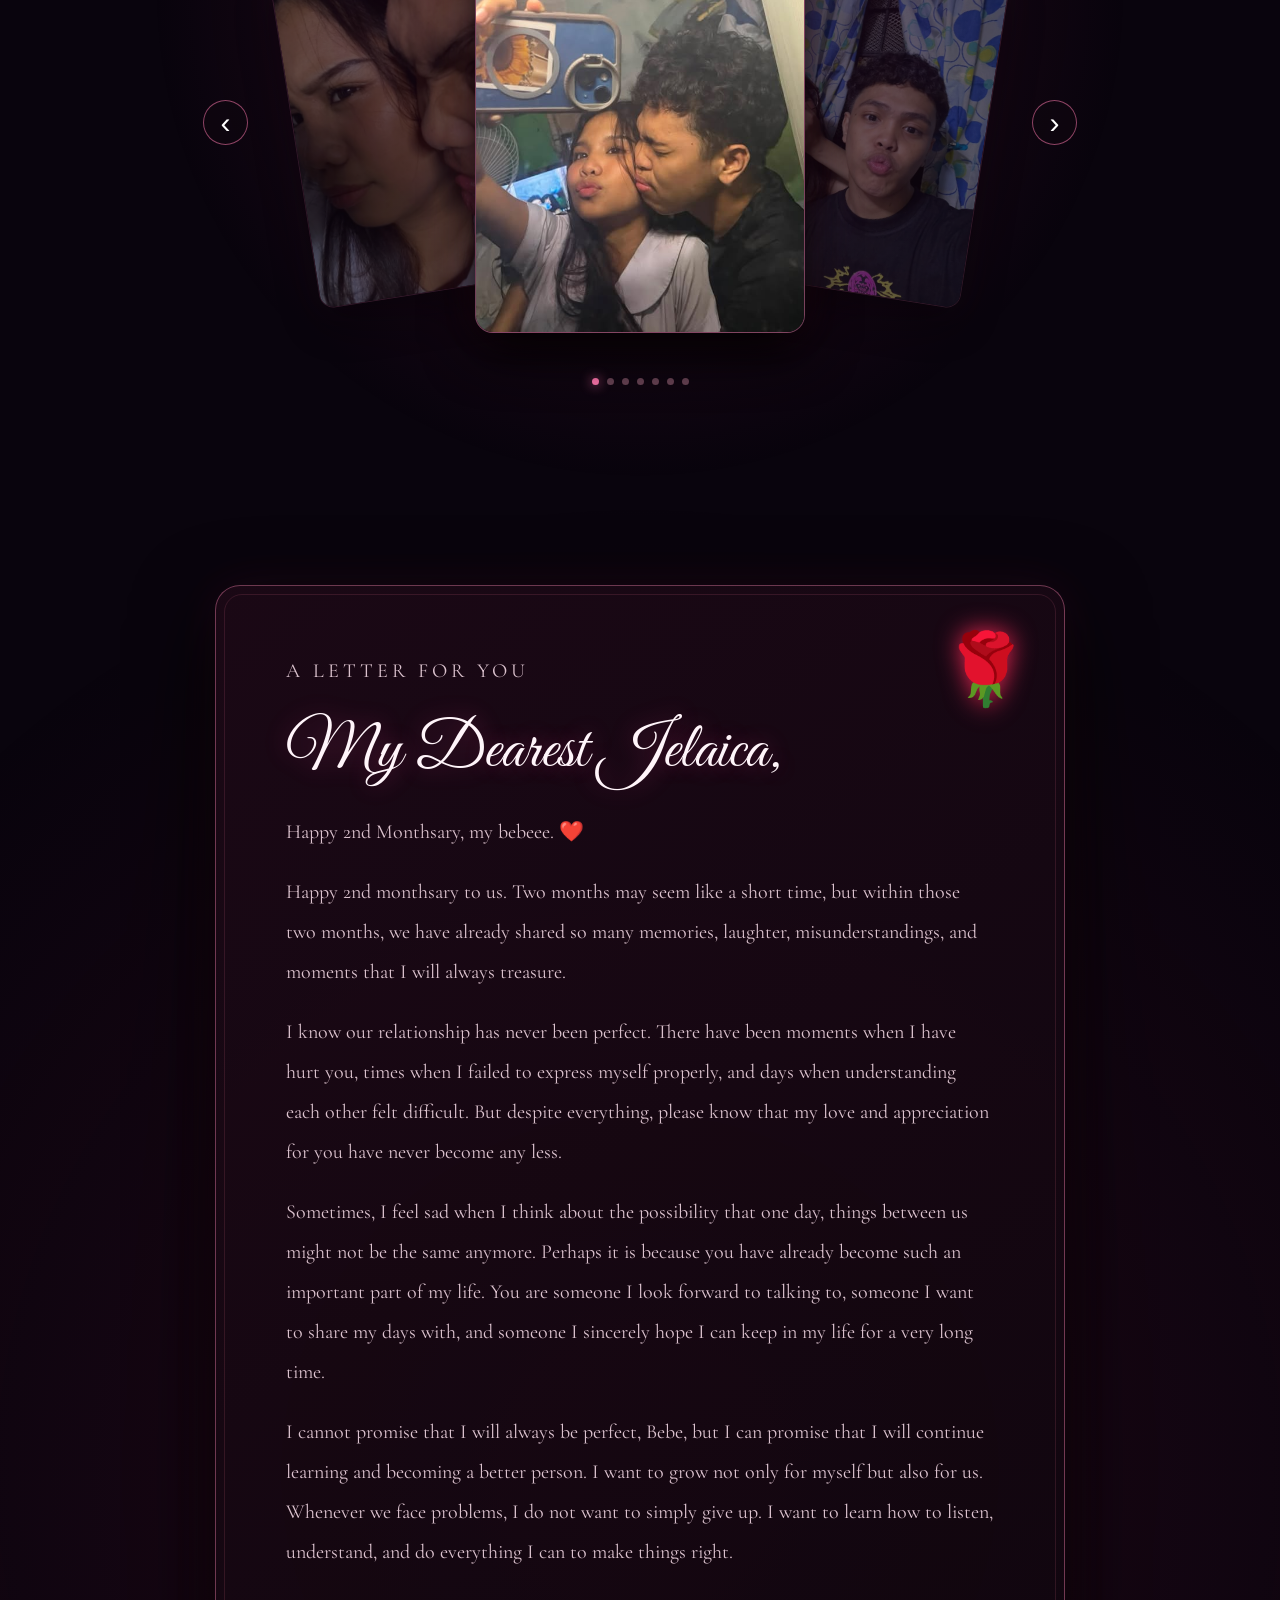
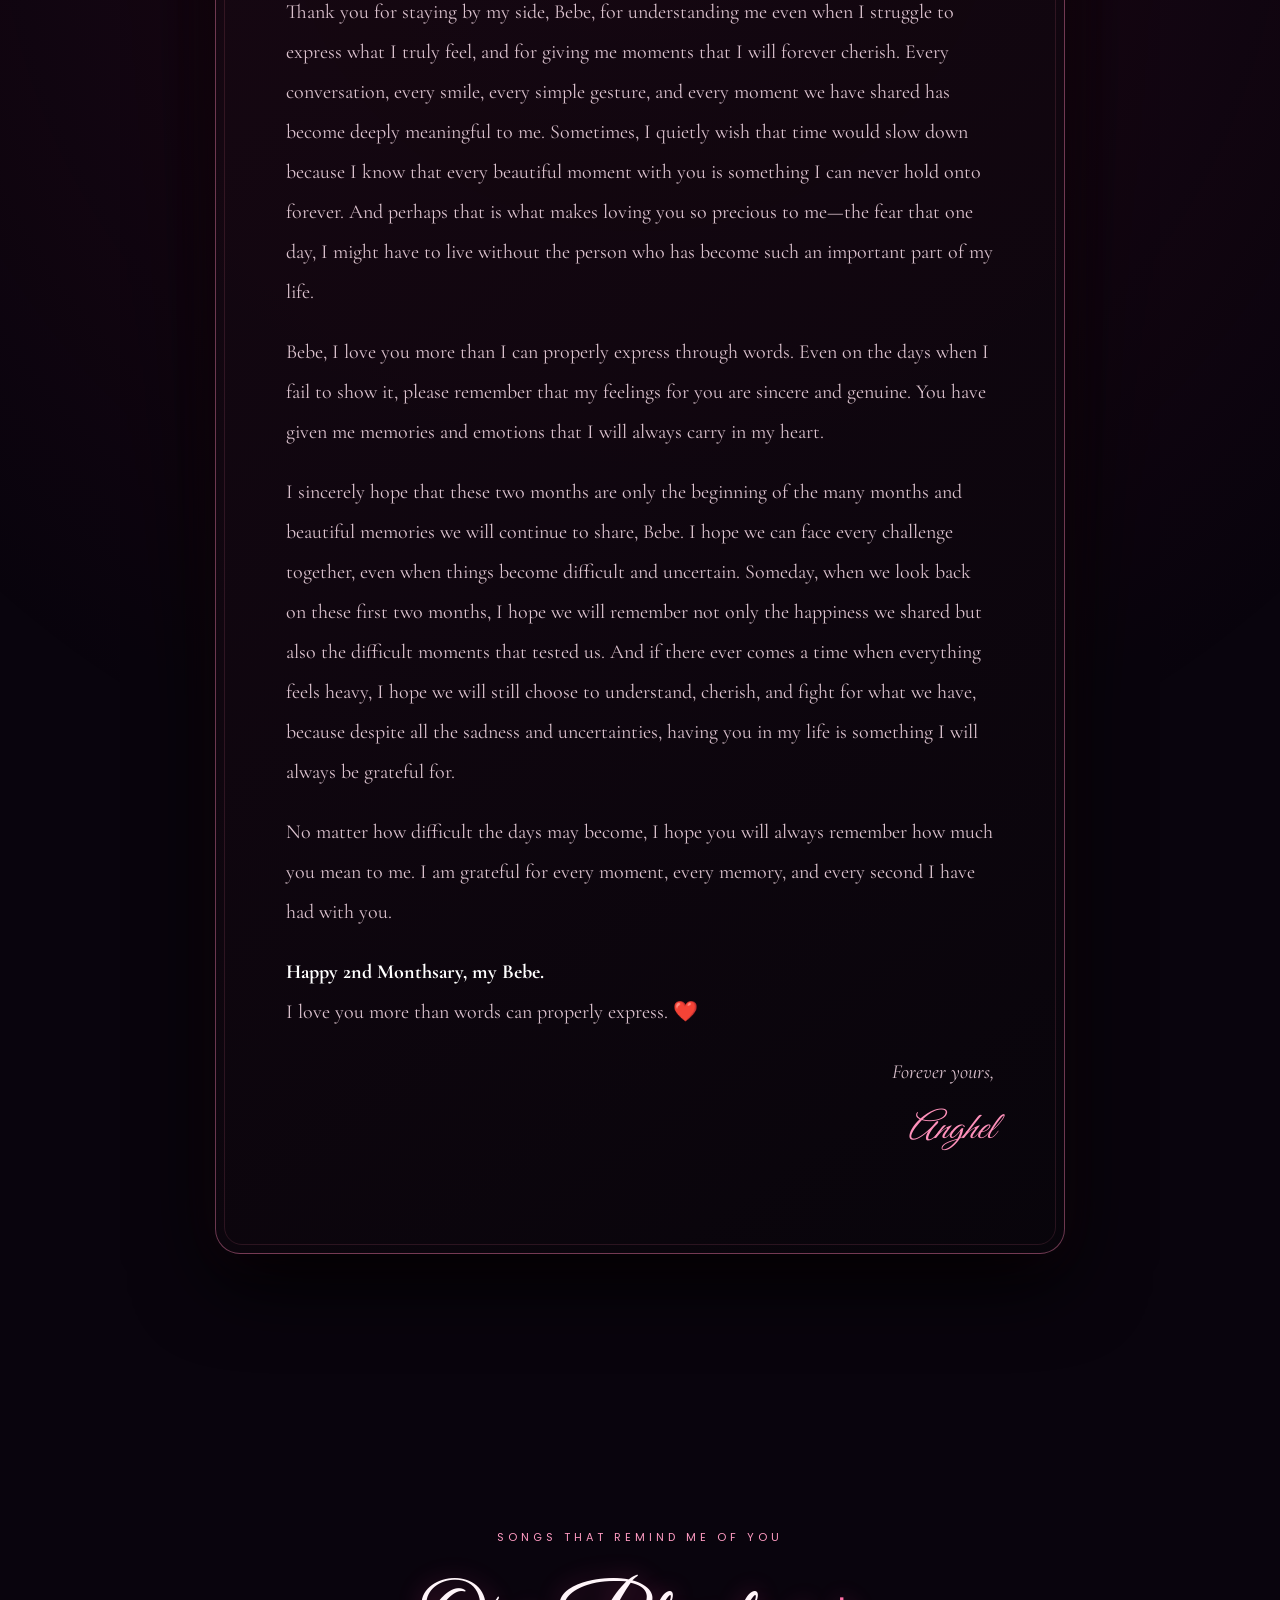
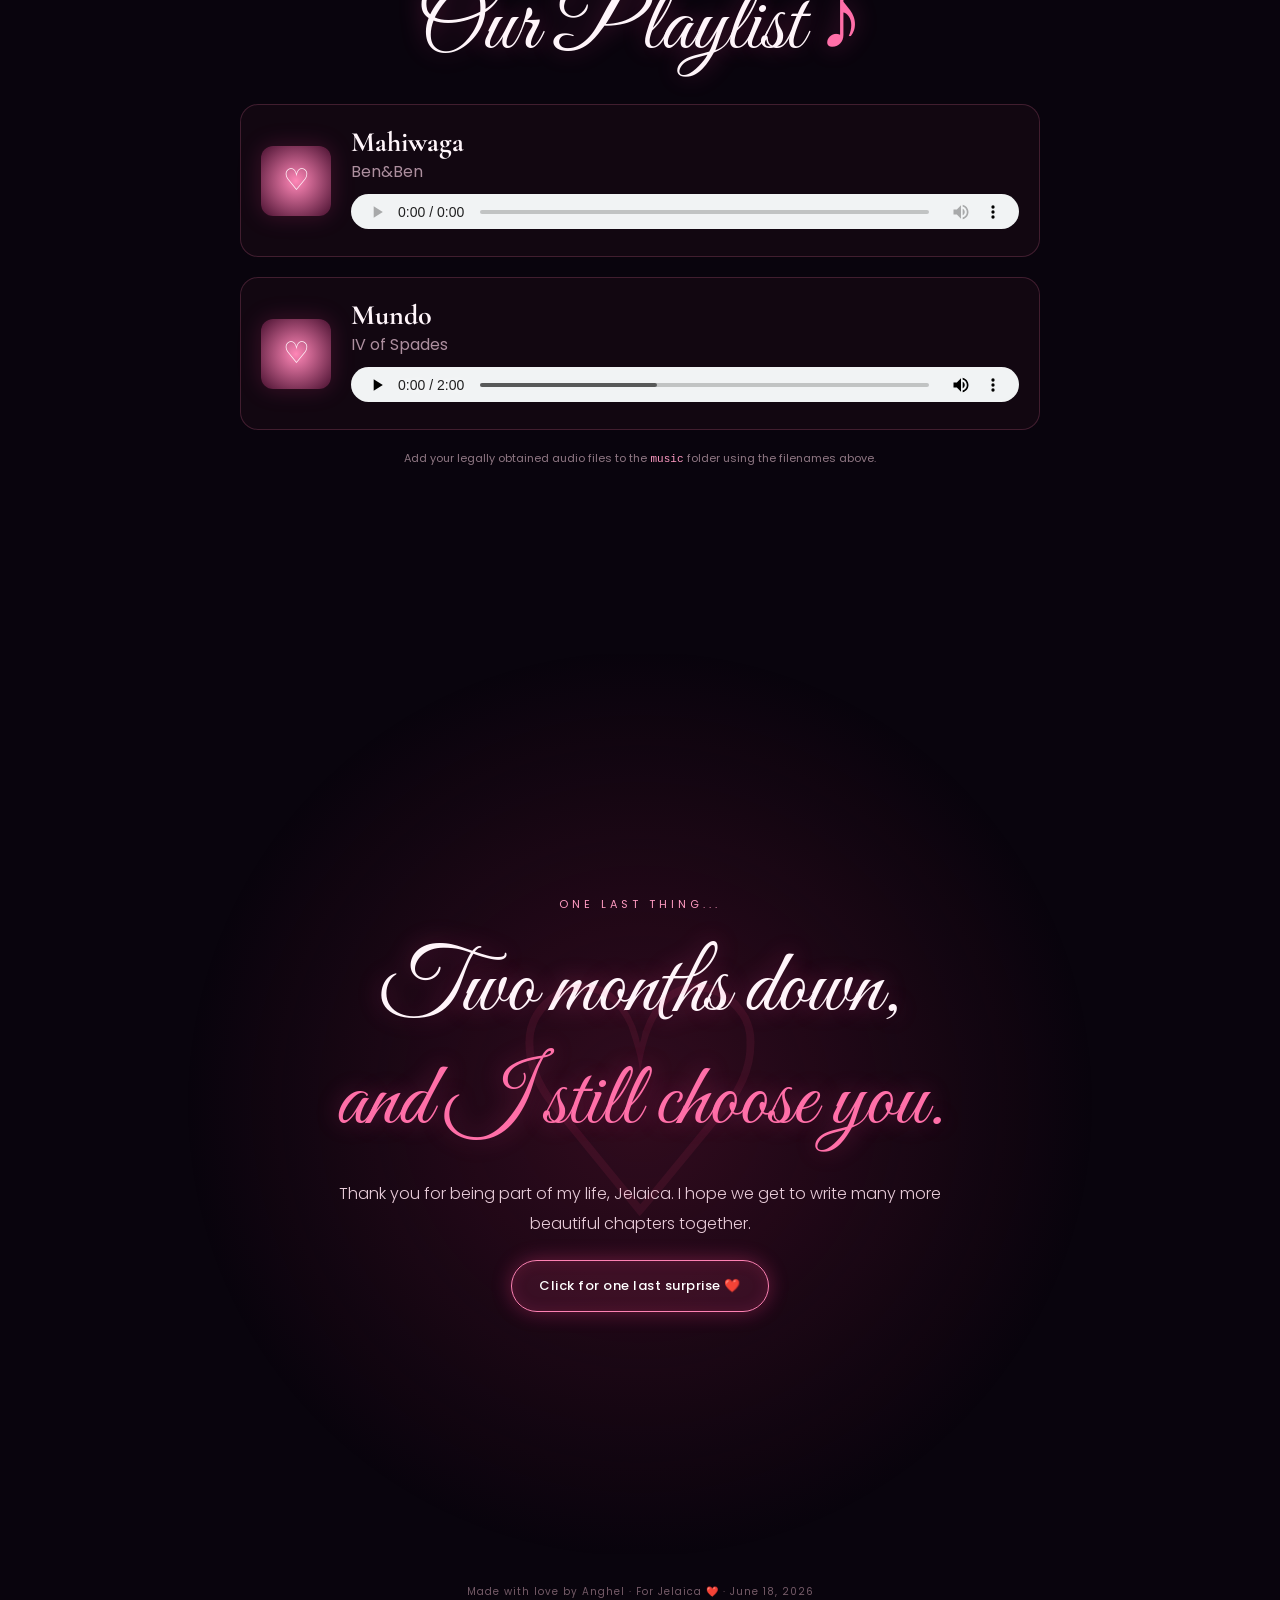
==== commit 00593f59: "Update index.html" ====
--- a/index.html
+++ b/index.html
@@ -87,11 +87,15 @@
         <div class="rose">🌹</div>
         <p class="eyebrow">A letter for you</p>
         <h2>My Dearest Jelaica,</h2>
-        <p>Happy 2nd Monthsary, my love. ❤️</p>
-        <p>It has already been two months since you said yes to me on June 18, 2026, yet that moment still feels as special as the day it happened.</p>
-        <p>Thank you for bringing happiness into my life and for making ordinary days feel more meaningful. Your presence has given me so many reasons to smile, and every memory we create together has become something I will always treasure.</p>
-        <p>These two months may seem short, but every moment with you has been precious to me. Thank you for your love, patience, understanding, and for simply being the person you are.</p>
-        <p>I may not always have the perfect words to express what I feel, but I want you to know that I will continue to choose you, appreciate you, and cherish every moment we share. I hope this is only the beginning of many more months, memories, adventures, and beautiful moments together.</p>
+        <p>Happy 2nd Monthsary, my bebeee. ❤️</p>
+        <p>Happy 2nd monthsary to us. Two months may seem like a short time, but within those two months, we have already shared so many memories, laughter, misunderstandings, and moments that I will always treasure.</p>
+        <p>I know our relationship has never been perfect. There have been moments when I have hurt you, times when I failed to express myself properly, and days when understanding each other felt difficult. But despite everything, please know that my love and appreciation for you have never become any less.</p>
+        <p>Sometimes, I feel sad when I think about the possibility that one day, things between us might not be the same anymore. Perhaps it is because you have already become such an important part of my life. You are someone I look forward to talking to, someone I want to share my days with, and someone I sincerely hope I can keep in my life for a very long time.</p>
+        <p>I cannot promise that I will always be perfect, Bebe, but I can promise that I will continue learning and becoming a better person. I want to grow not only for myself but also for us. Whenever we face problems, I do not want to simply give up. I want to learn how to listen, understand, and do everything I can to make things right.</p>
+        <p>Thank you for staying by my side, Bebe, for understanding me even when I struggle to express what I truly feel, and for giving me moments that I will forever cherish. Every conversation, every smile, every simple gesture, and every moment we have shared has become deeply meaningful to me. Sometimes, I quietly wish that time would slow down because I know that every beautiful moment with you is something I can never hold onto forever. And perhaps that is what makes loving you so precious to me—the fear that one day, I might have to live without the person who has become such an important part of my life.<p>
+        <p>Bebe, I love you more than I can properly express through words. Even on the days when I fail to show it, please remember that my feelings for you are sincere and genuine. You have given me memories and emotions that I will always carry in my heart.<p>
+        <p>I sincerely hope that these two months are only the beginning of the many months and beautiful memories we will continue to share, Bebe. I hope we can face every challenge together, even when things become difficult and uncertain. Someday, when we look back on these first two months, I hope we will remember not only the happiness we shared but also the difficult moments that tested us. And if there ever comes a time when everything feels heavy, I hope we will still choose to understand, cherish, and fight for what we have, because despite all the sadness and uncertainties, having you in my life is something I will always be grateful for.<p>
+        <p>No matter how difficult the days may become, I hope you will always remember how much you mean to me. I am grateful for every moment, every memory, and every second I have had with you.<p>
         <p><strong>Happy 2nd Monthsary, my Bebe.</strong><br>I love you more than words can properly express. ❤️</p>
         <p class="signature">Forever yours,<br><span>Anghel</span></p>
       </div>
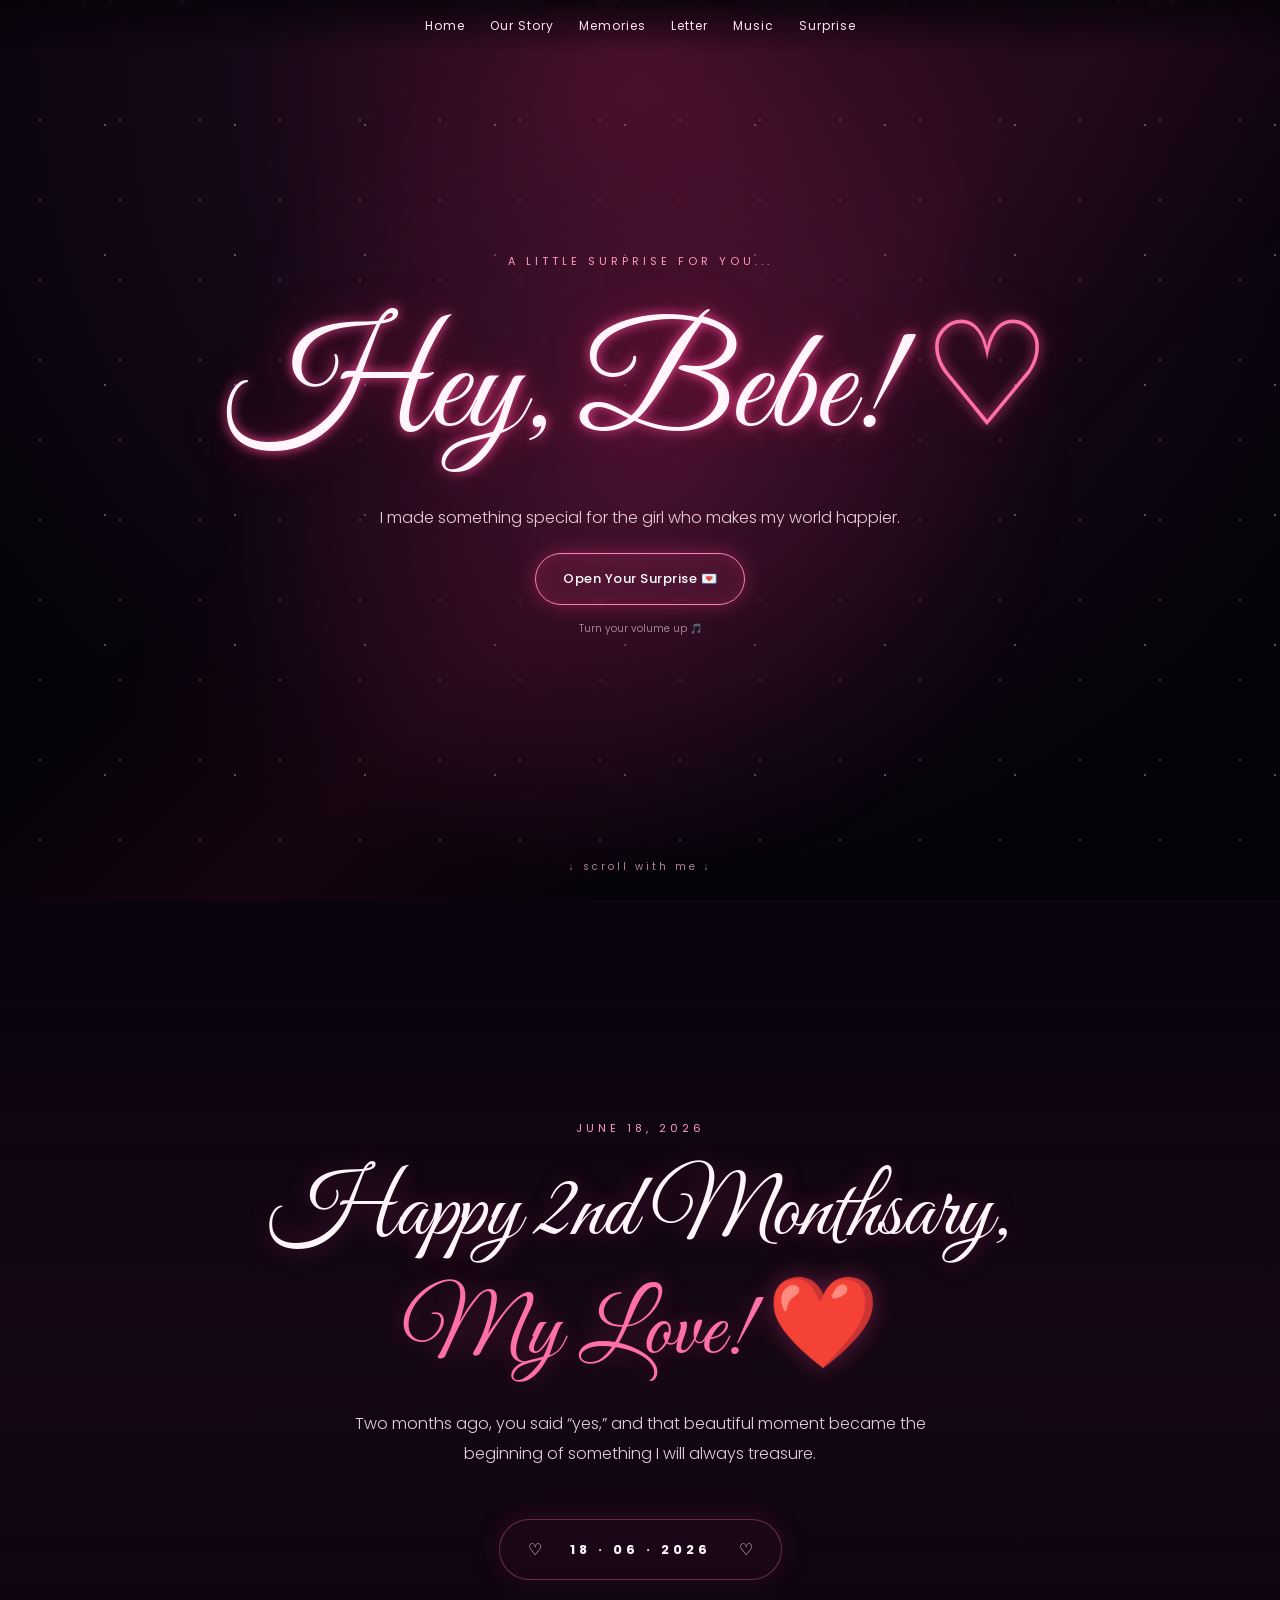
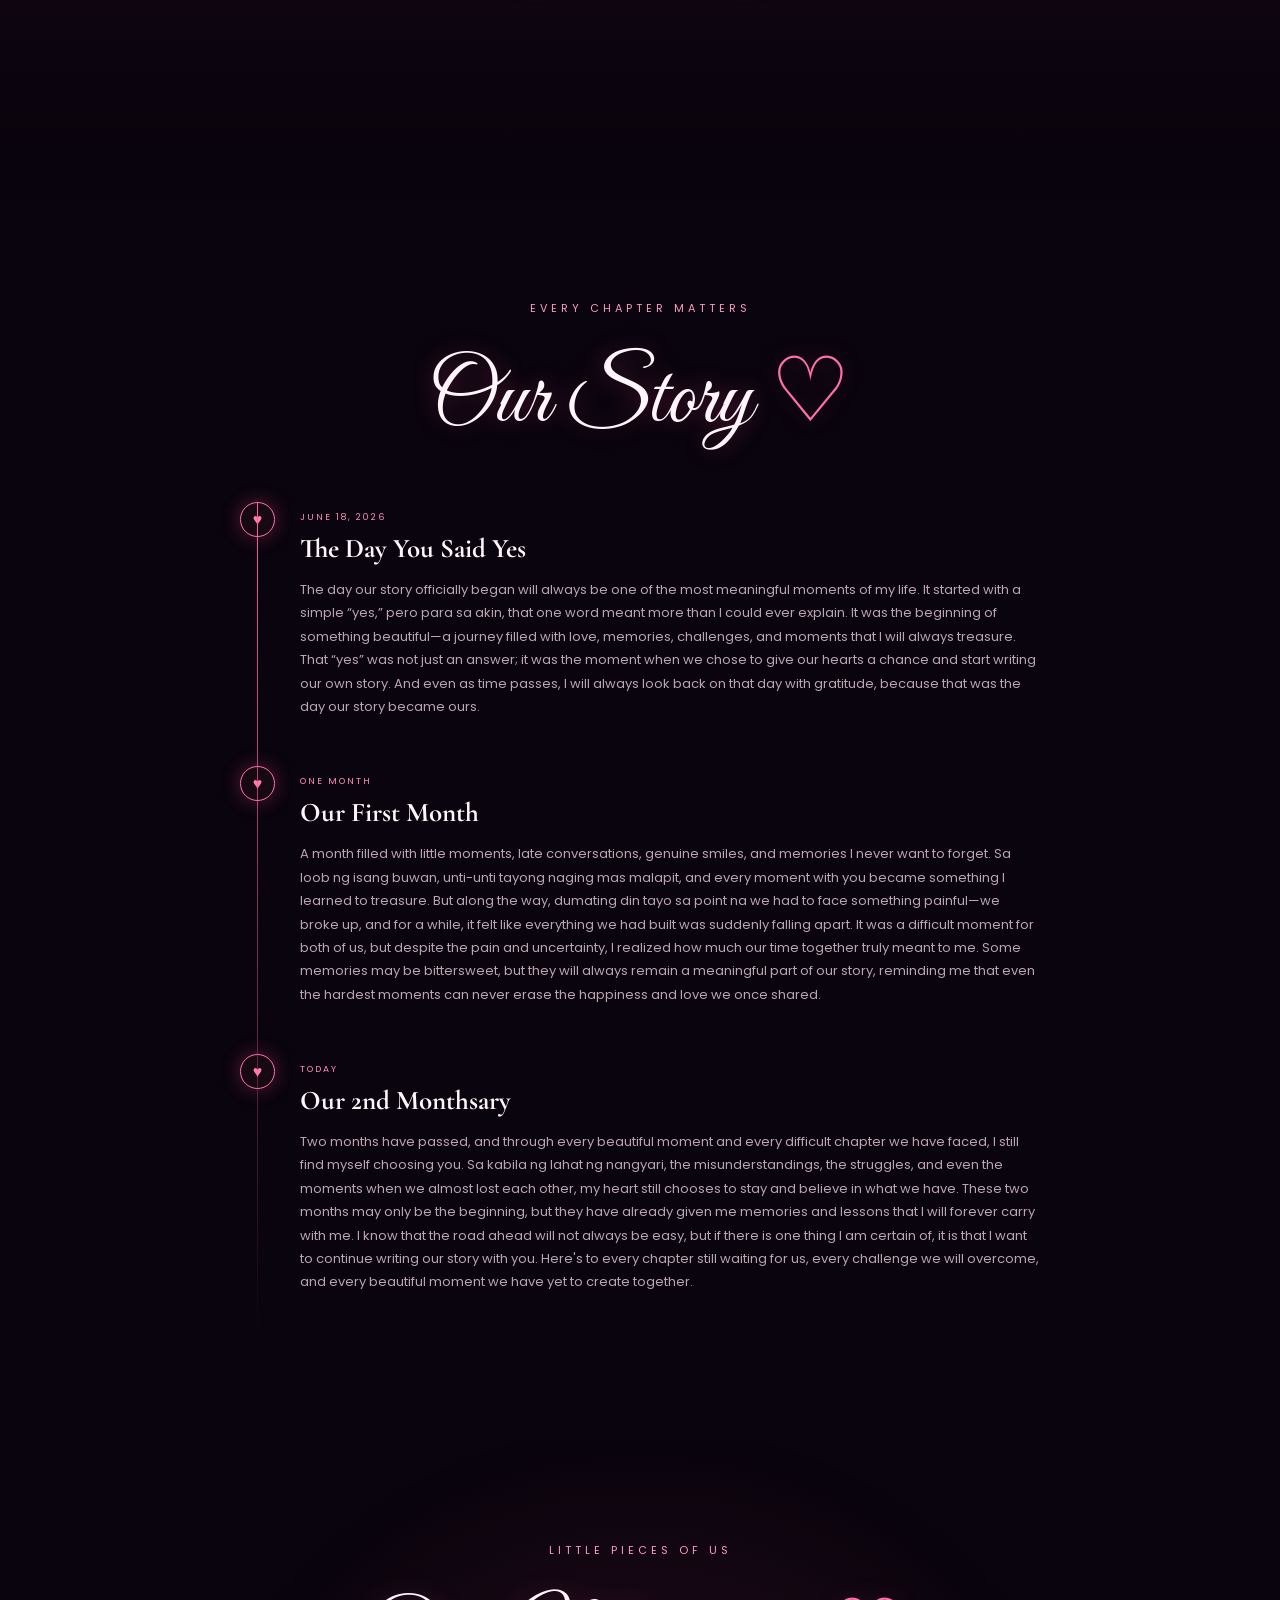
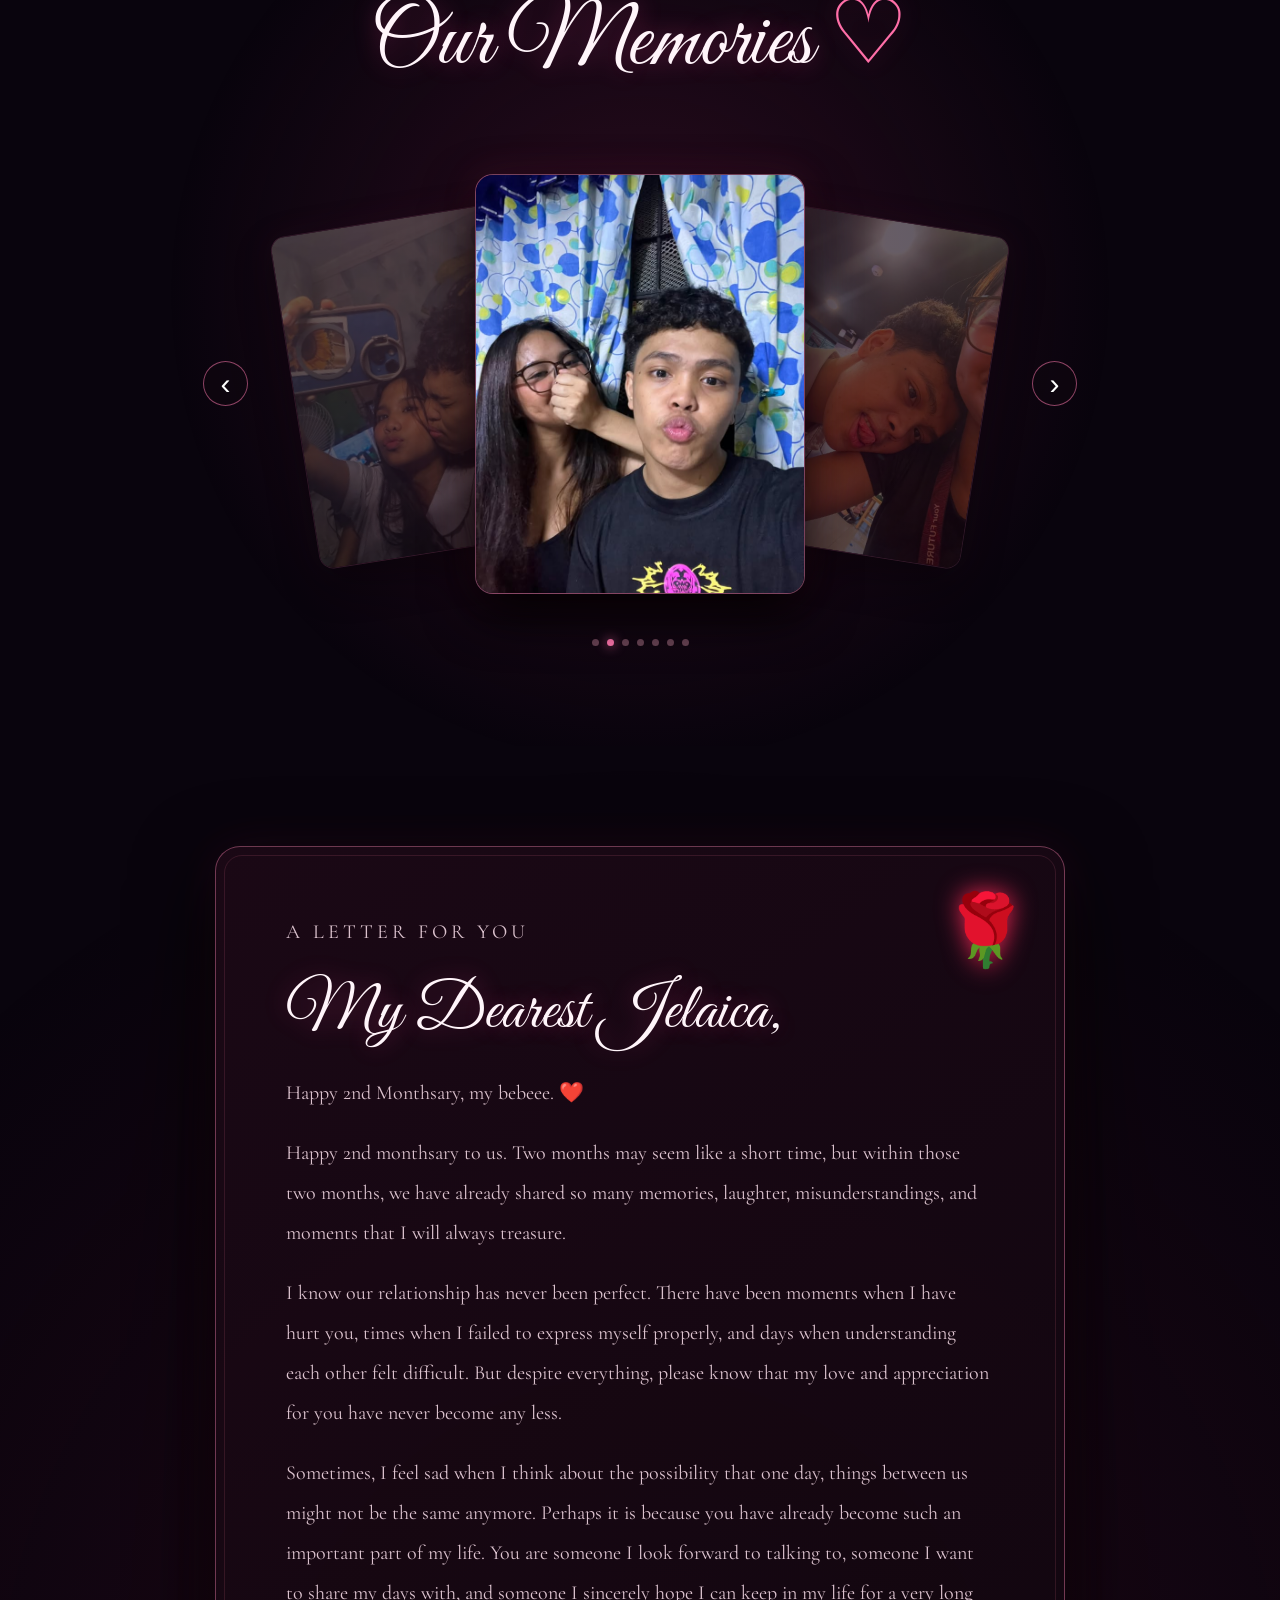
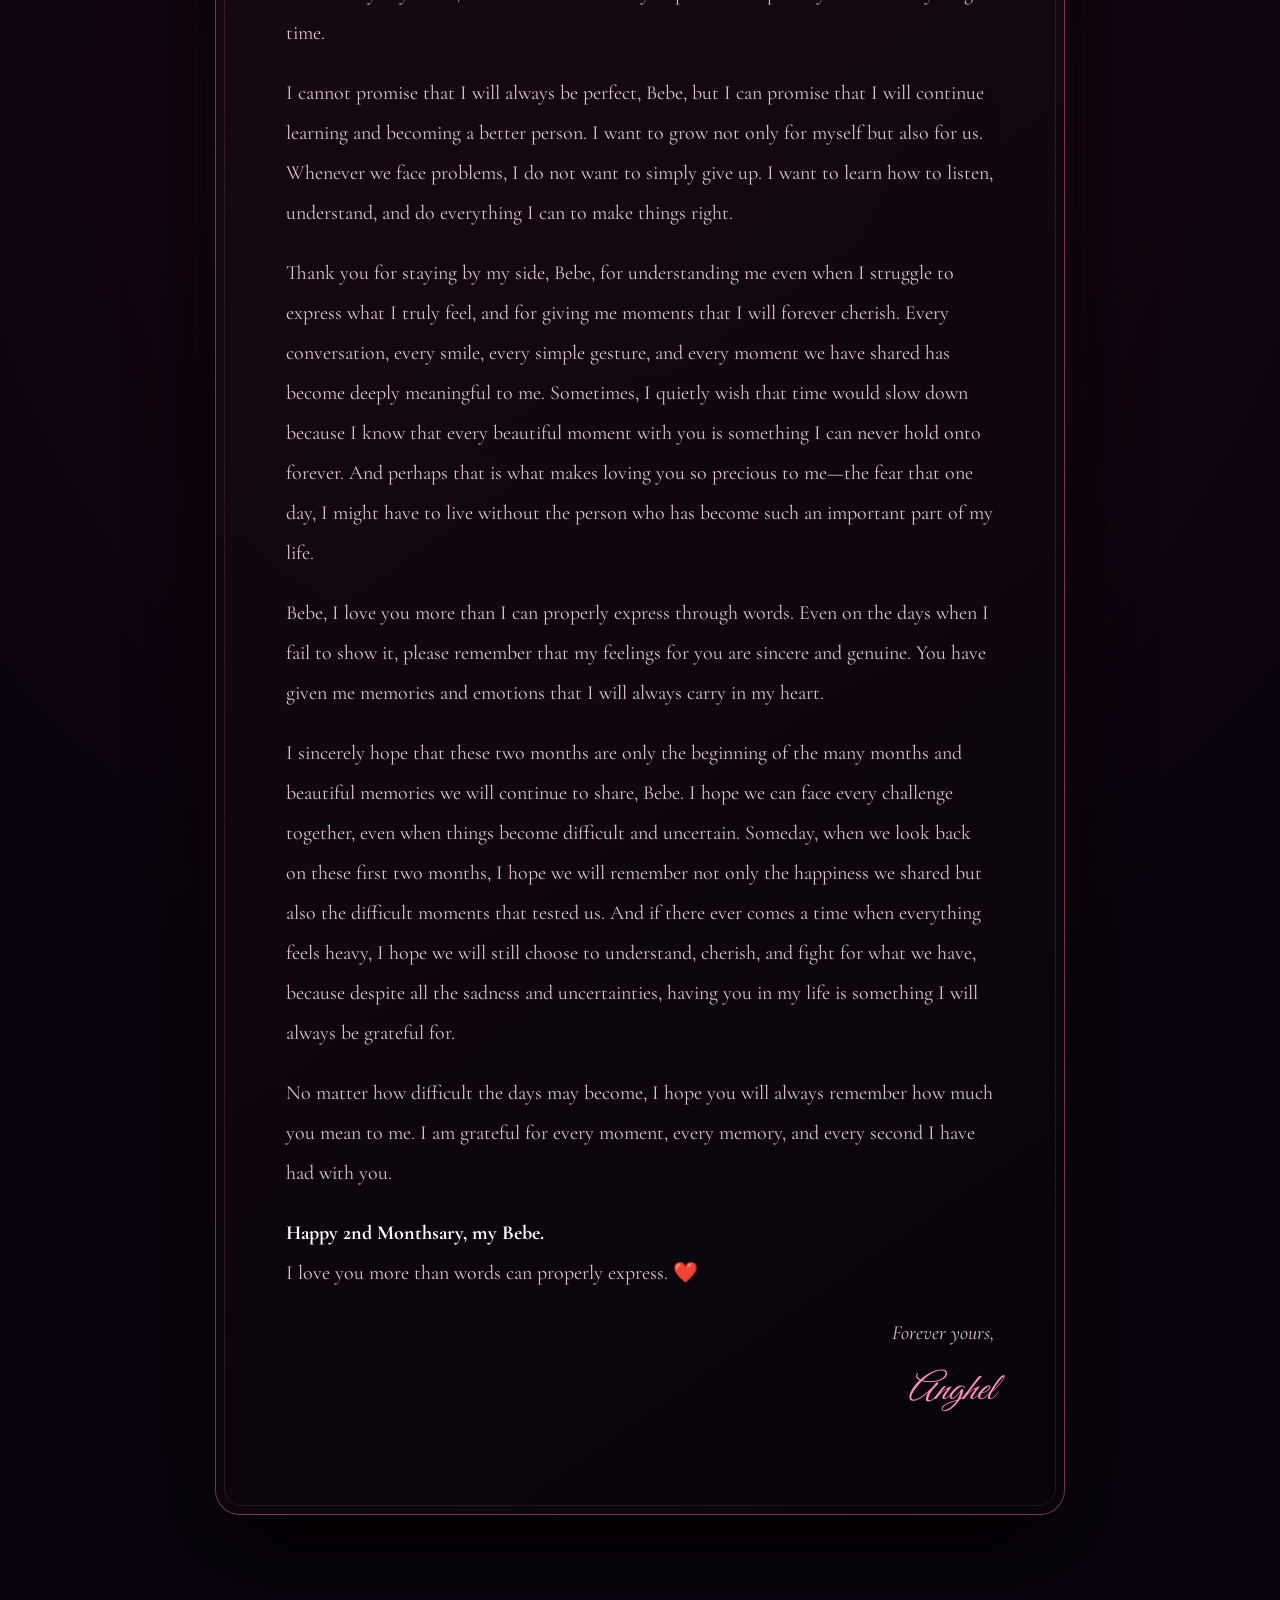
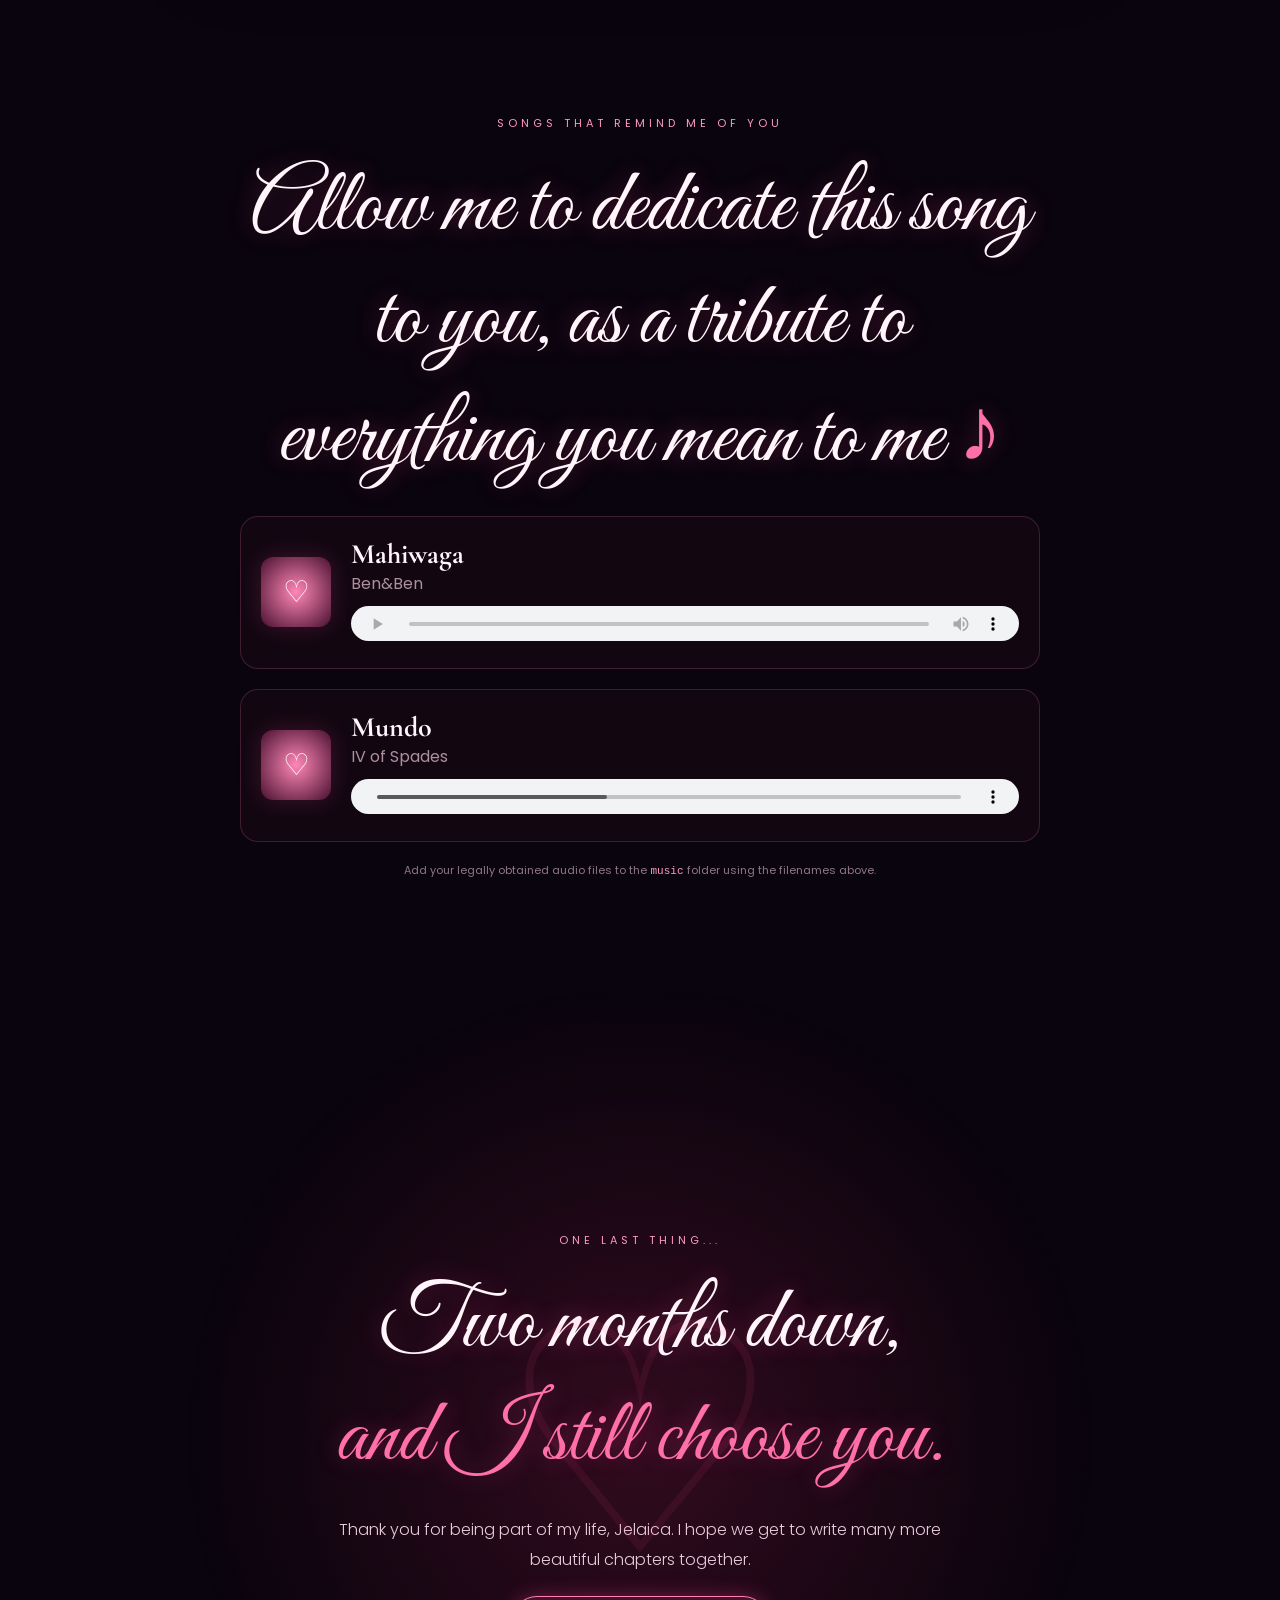
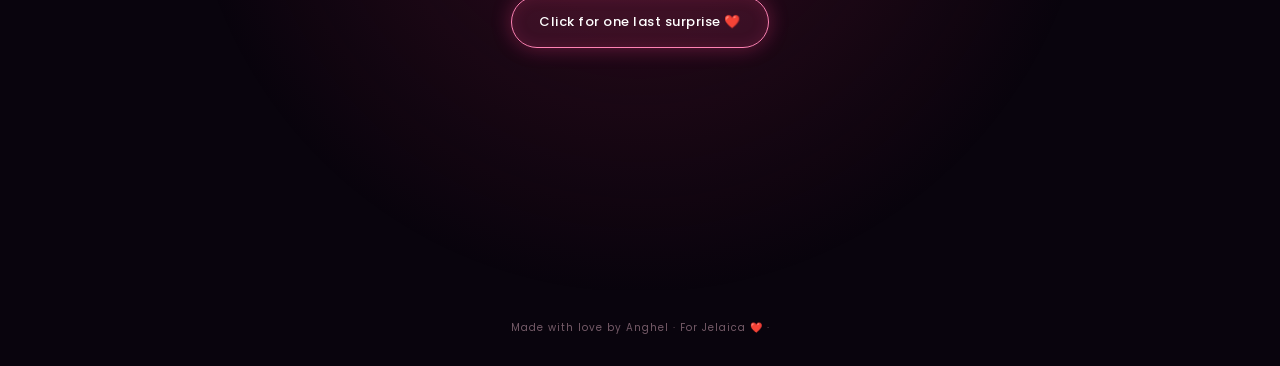
==== commit 947f079f: "Update index.html" ====
--- a/index.html
+++ b/index.html
@@ -53,15 +53,16 @@
         <div class="timeline">
           <article class="timeline-item">
             <div class="timeline-dot">♥</div>
-            <div><small>JUNE 18, 2026</small><h3>The Day You Said Yes</h3><p>The day our story officially began. A simple “yes” that meant so much to me.</p></div>
+            <div><small>JUNE 18, 2026</small><h3>The Day You Said Yes</h3><p>The day our story officially began will always be one of the most meaningful moments of my life. It started with a simple “yes,” pero para sa akin, that one word meant more than I could ever explain. It was the beginning of something beautiful—a journey filled with love, memories, challenges, and moments that I will always treasure. That “yes” was not just an answer; it was the moment when we chose to give our hearts a chance and start writing our own story. And even as time passes, I will always look back on that day with gratitude, because that was the day our story became ours.</p></div>
           </article>
           <article class="timeline-item">
             <div class="timeline-dot">♥</div>
-            <div><small>ONE MONTH</small><h3>Our First Month</h3><p>A month full of little moments, conversations, smiles, and memories I never want to forget.</p></div>
+            <div><small>ONE MONTH</small><h3>Our First Month</h3><p>A month filled with little moments, late conversations, genuine smiles, and memories I never want to forget. Sa loob ng isang buwan, unti-unti tayong naging mas malapit, and every moment with you became something I learned to treasure. But along the way, dumating din tayo sa point na we had to face something painful—we broke up, and for a while, it felt like everything we had built was suddenly falling apart. It was a difficult moment for both of us, but despite the pain and uncertainty, I realized how much our time together truly meant to me. Some memories may be bittersweet, but they will always remain a meaningful part of our story, reminding me that even the hardest moments can never erase the happiness and love we once shared.</p></div>
           </article>
           <article class="timeline-item">
             <div class="timeline-dot">♥</div>
-            <div><small>TODAY</small><h3>Our 2nd Monthsary</h3><p>Two months down, and I still choose you. Here's to every beautiful chapter ahead.</p></div>
+            <div><small>TODAY</small><h3>Our 2nd Monthsary</h3><p>Two months have passed, and through every beautiful moment and every difficult chapter we have faced, I still find myself choosing you. Sa kabila ng lahat ng nangyari, the misunderstandings, the struggles, and even the moments when we almost lost each other, my heart still chooses to stay and believe in what we have. These two months may only be the beginning, but they have already given me memories and lessons that I will forever carry with me. I know that the road ahead will not always be easy, but if there is one thing I am certain of, it is that I want to continue writing our story with you. Here's to every chapter still waiting for us, every challenge we will overcome, and every beautiful moment we have yet to create together.
+</p></div>
           </article>
         </div>
       </div>
@@ -71,7 +72,7 @@
       <div class="section-inner">
         <p class="eyebrow">Little pieces of us</p>
         <h2>Our Memories <span>♡</span></h2>
-        <p class="lead">Replace the seven photos below with your own pictures. The gallery will animate automatically.</p>
+        <p class="lead"></p>
 
         <div class="gallery-wrap">
           <button class="gallery-arrow left" onclick="prevPhoto()">‹</button>
@@ -104,7 +105,7 @@
     <section id="music" class="section music-section">
       <div class="section-inner narrow">
         <p class="eyebrow">Songs that remind me of you</p>
-        <h2>Our Playlist <span>♪</span></h2>
+        <h2>Allow me to dedicate this song to you, as a tribute to everything you mean to me <span>♪</span></h2>
         <div class="music-card">
   <div class="album">♡</div>
   <div class="track-info">
@@ -138,14 +139,14 @@
         <div id="finalMessage" class="final-message">
           <div class="big-heart">♥</div>
           <h3>I love you, my Bebe.</h3>
-          <p>Today, tomorrow, and in all the little moments in between — I choose you. Always. ❤️</p>
+          <p>Today, tomorrow, and in every little moment in between, I will continue to choose you. Sa bawat araw, sa bawat pagsubok, and even when things become difficult, I want you to know that my heart will still choose you. I may not know what the future holds, but I know that I want to face it with you—with patience, sincerity, and love. And if I were given the chance to choose again, I would still choose you, today and every day after. Always. ❤️</p>
           <span>— Anghel</span>
         </div>
       </div>
     </section>
   </main>
 
-  <footer>Made with love by Anghel · For Jelaica ❤️ · June 18, 2026</footer>
+  <footer>Made with love by Anghel · For Jelaica ❤️ ·</footer>
   <script src="script.js"></script>
 </body>
 </html>
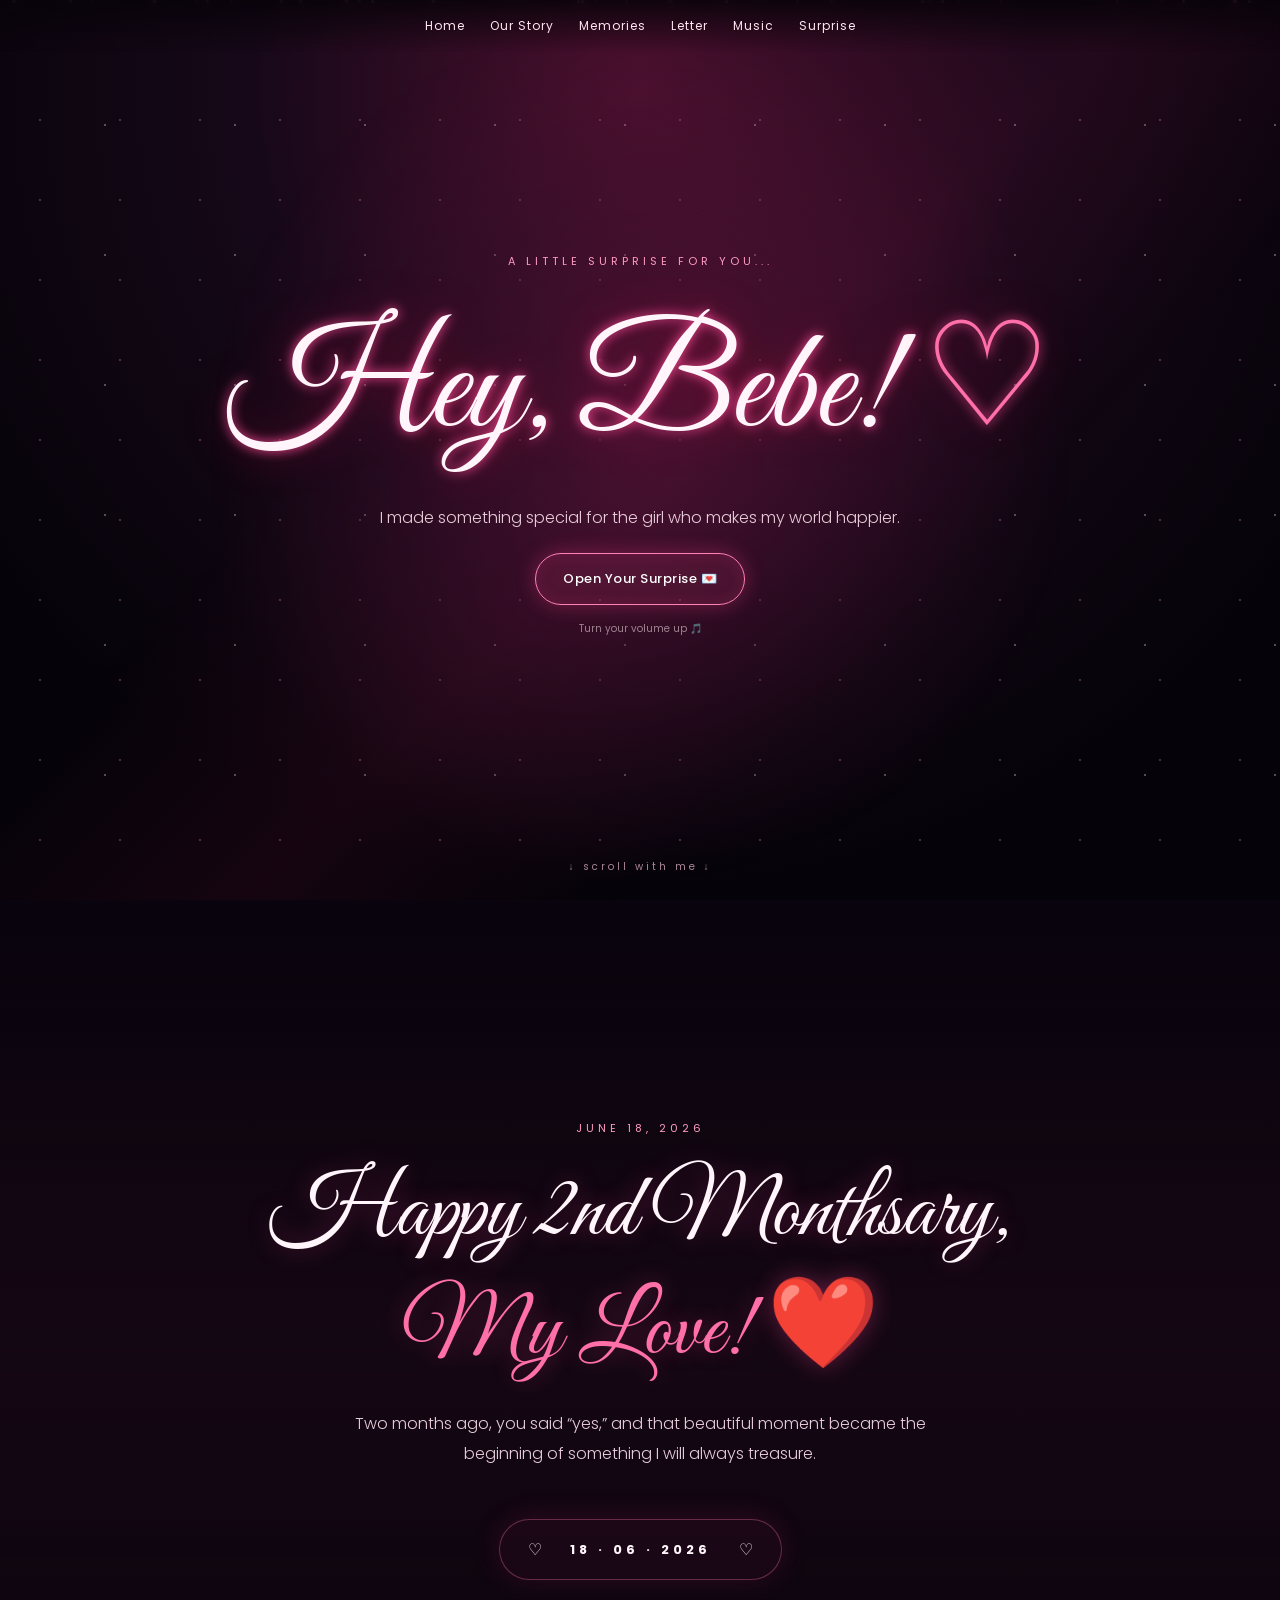
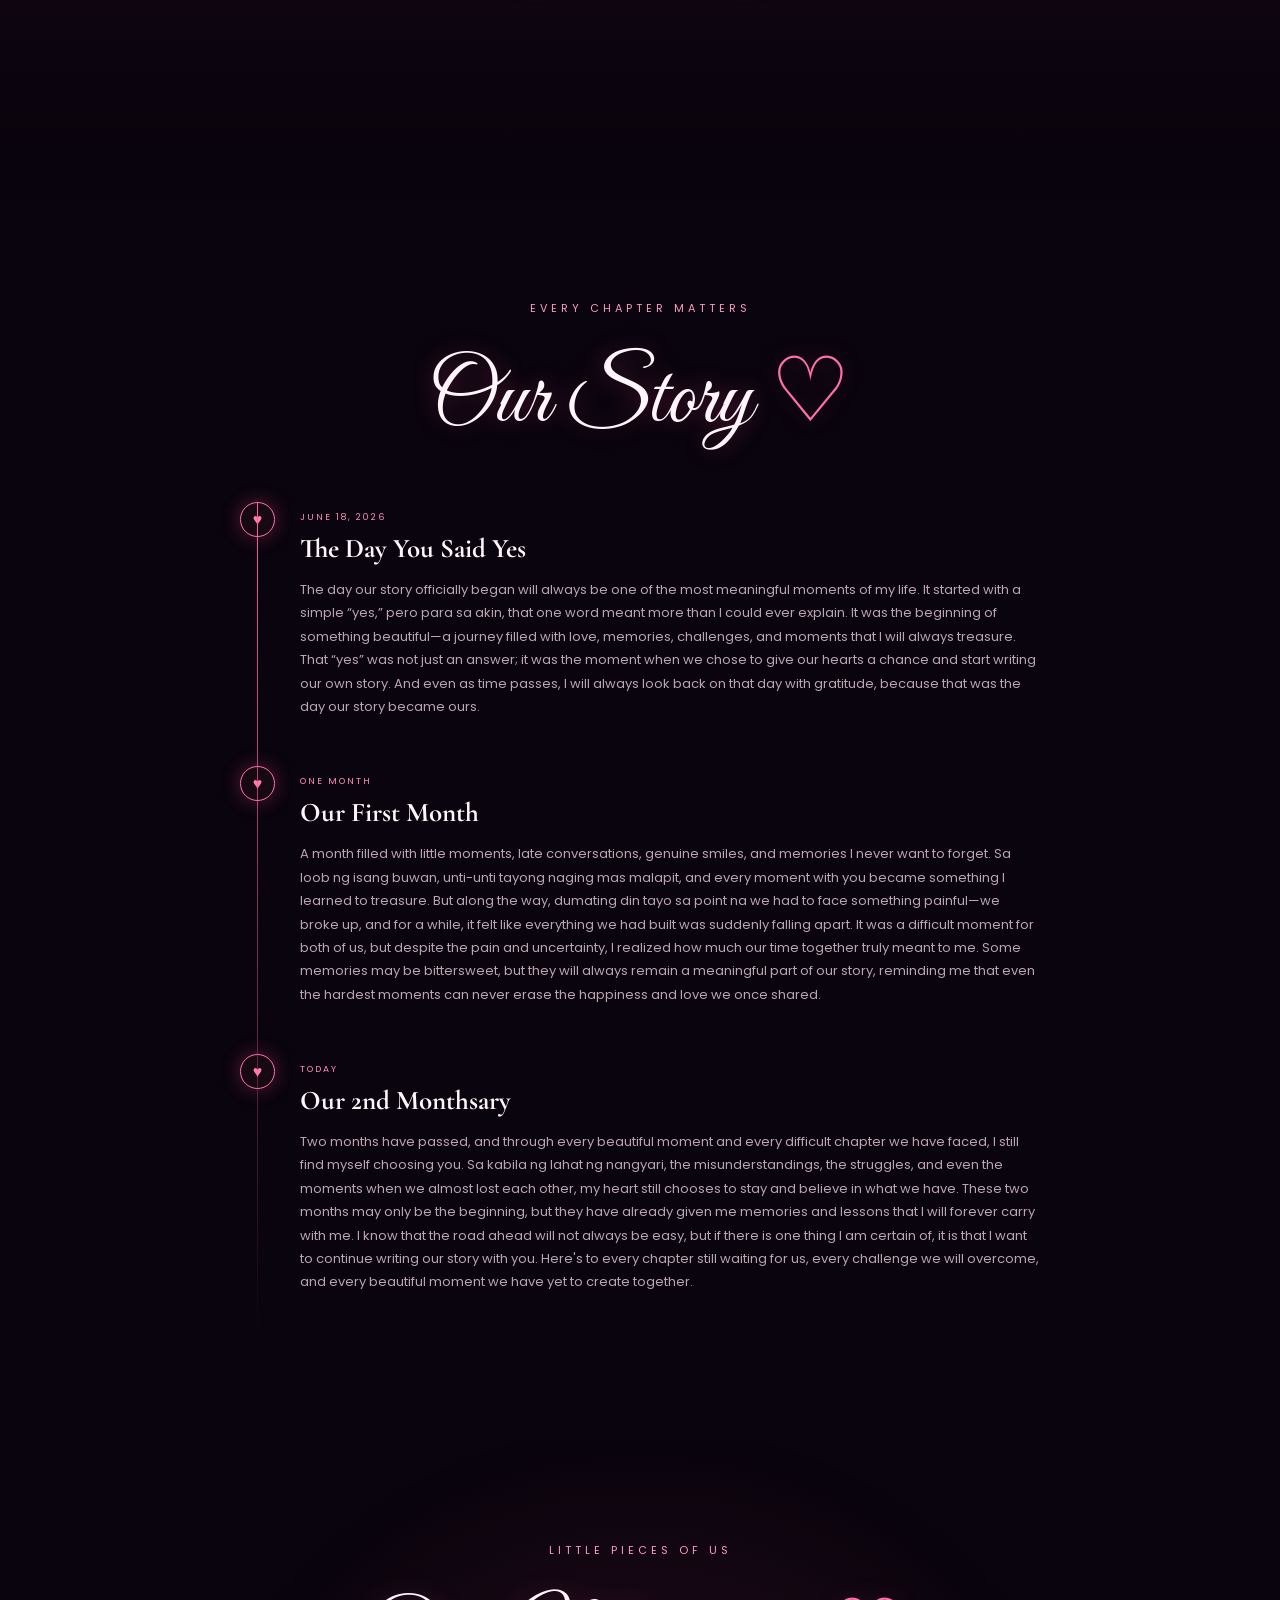
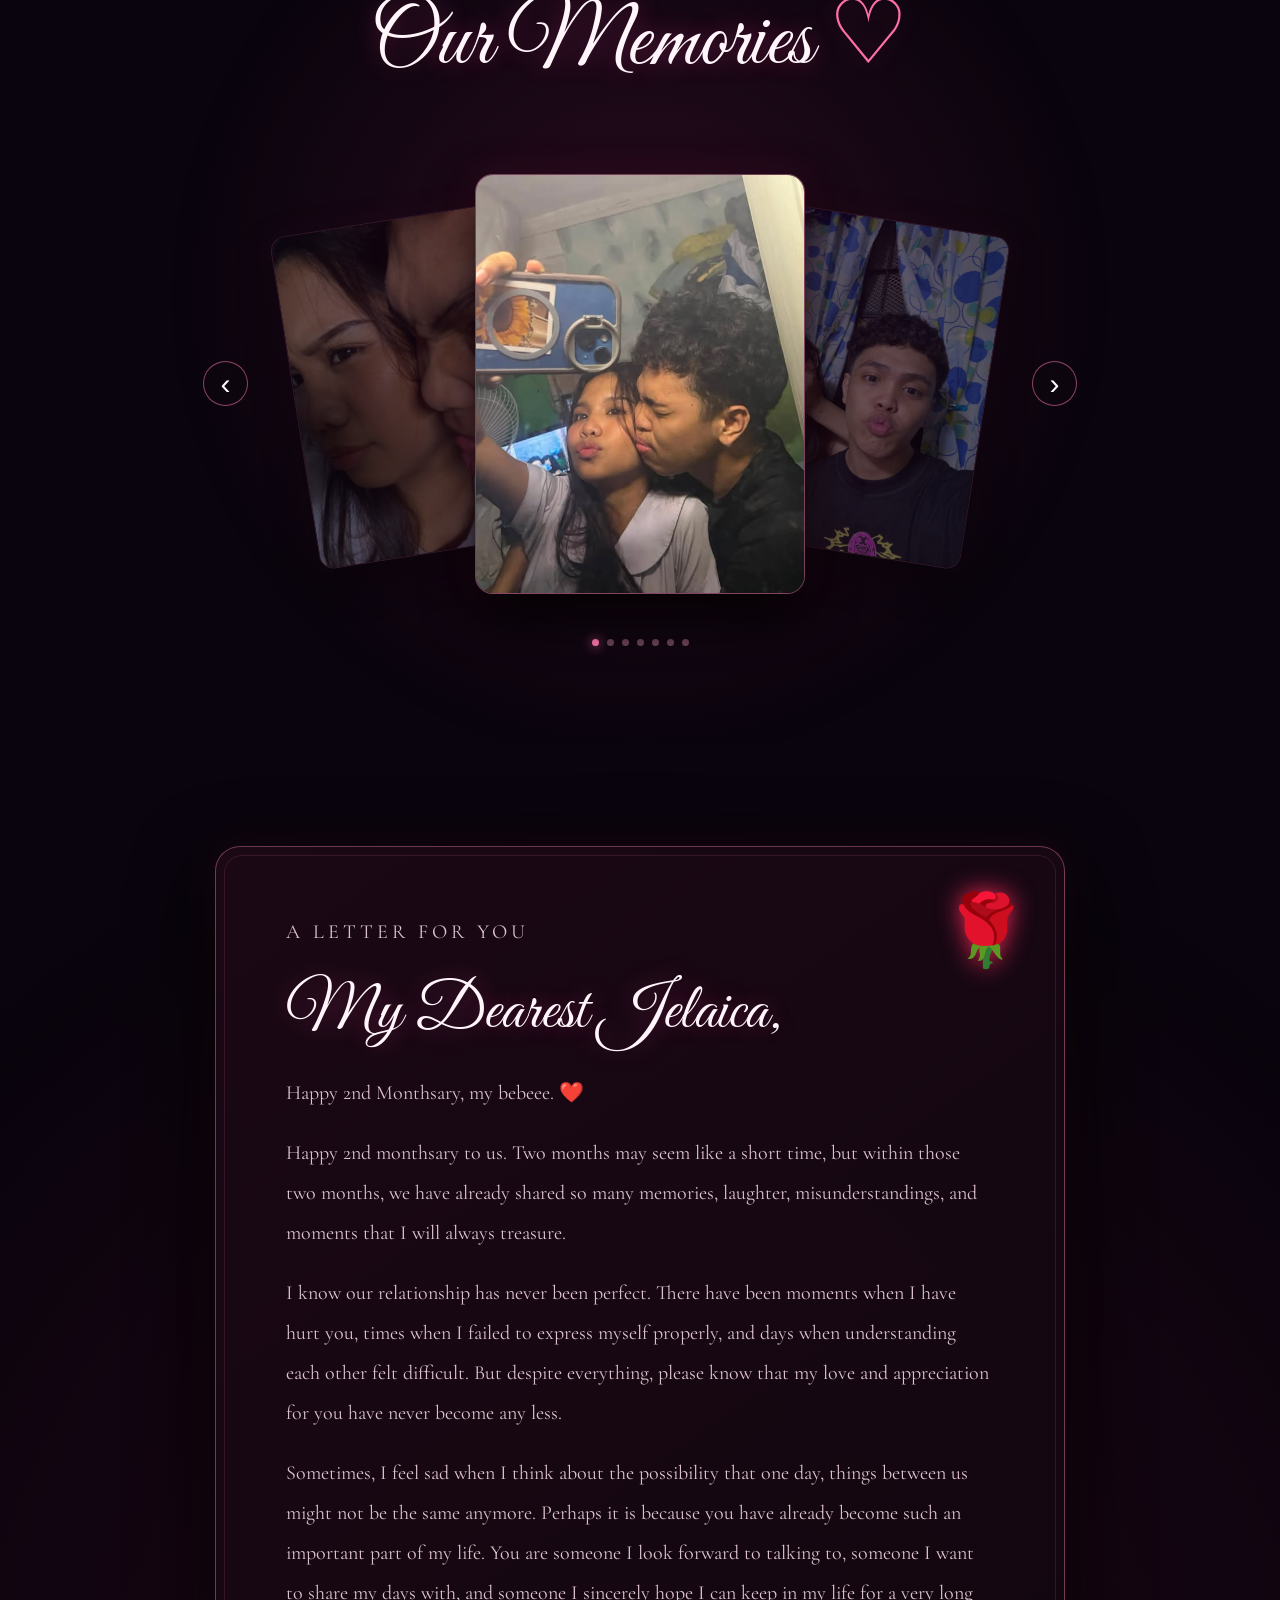
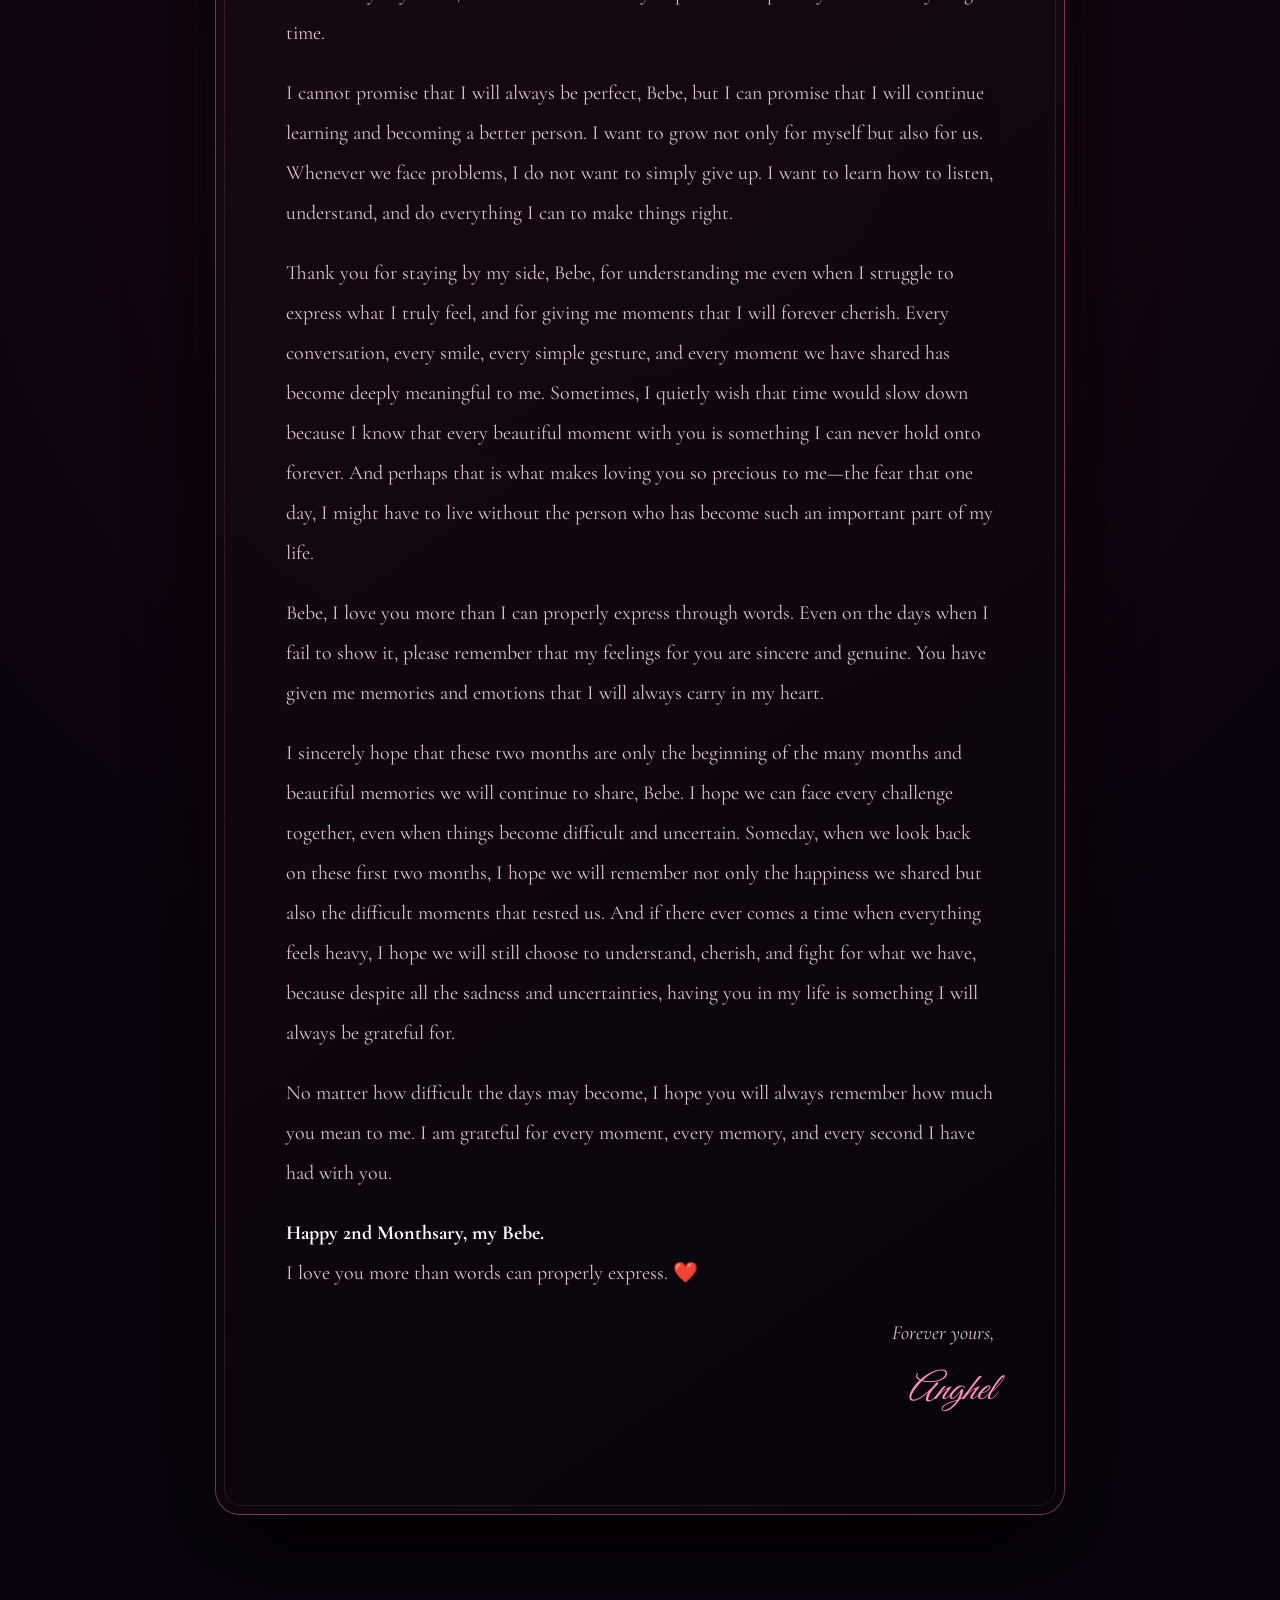
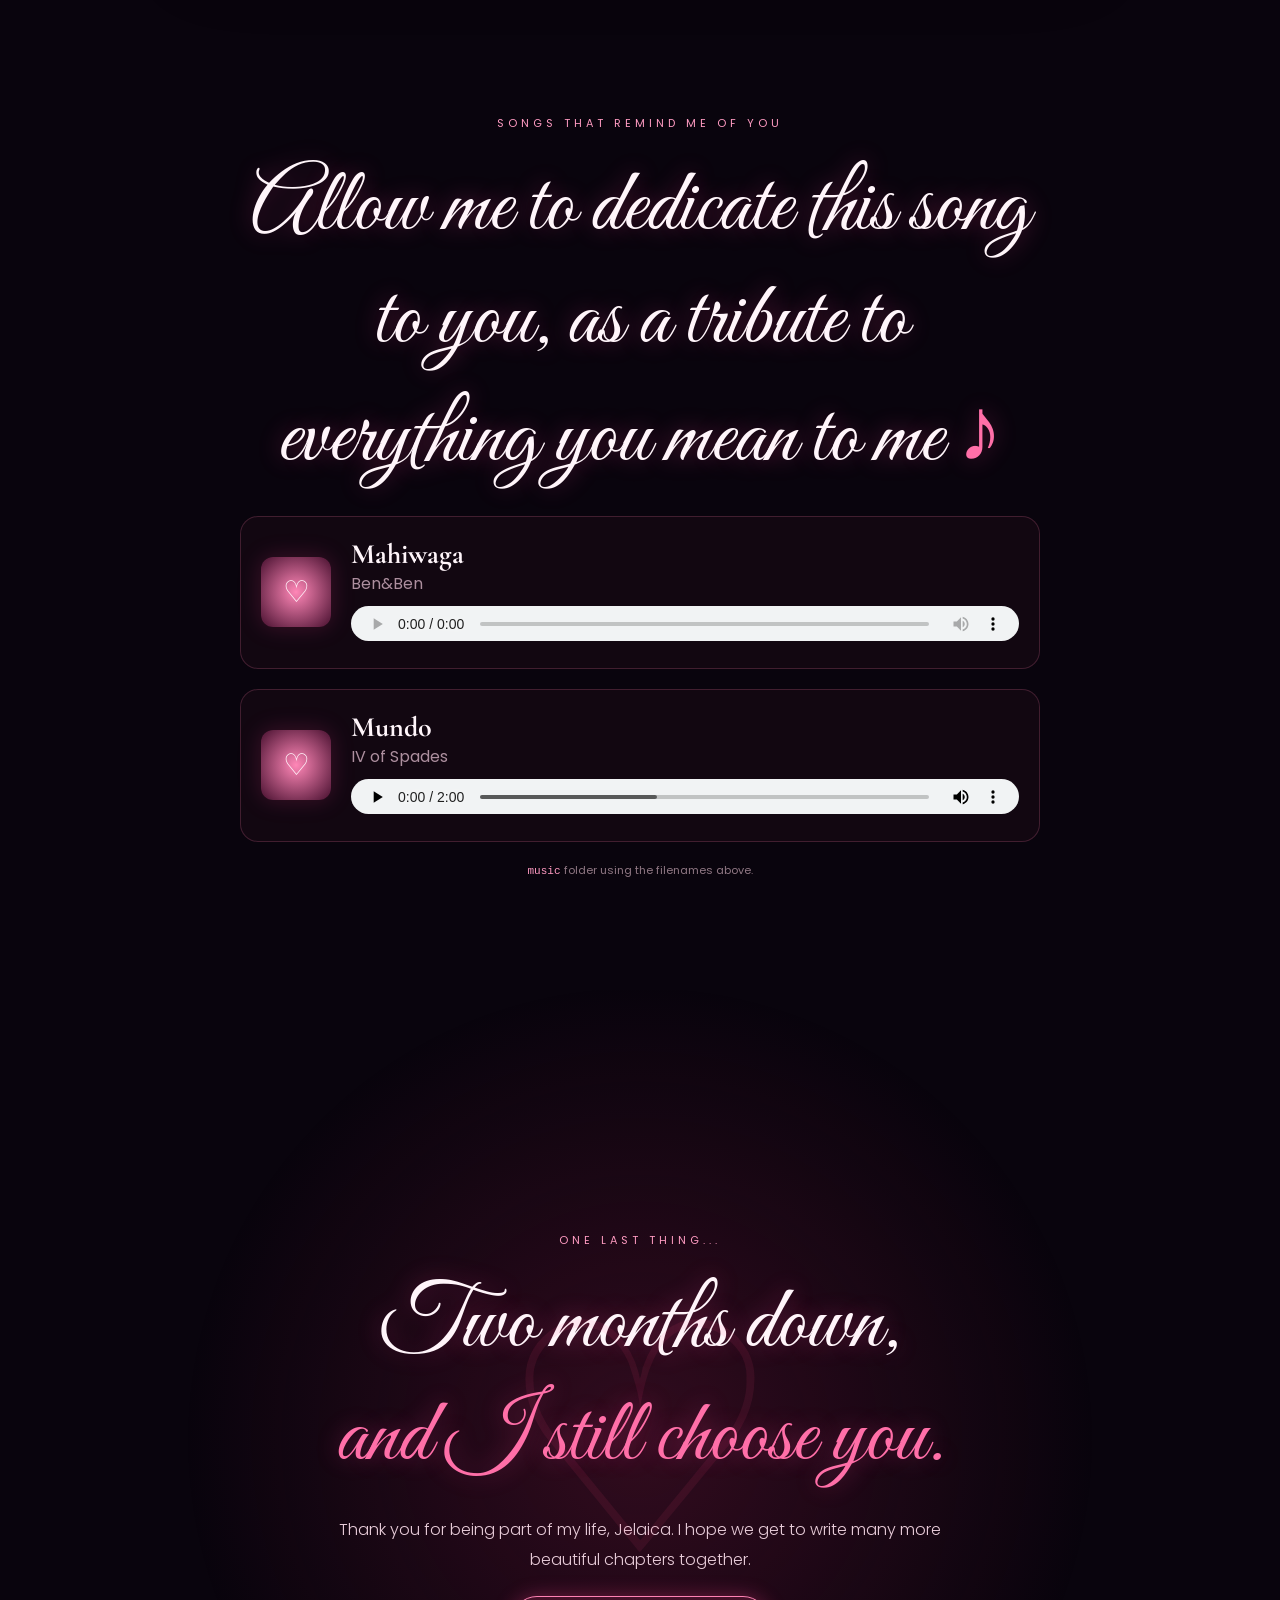
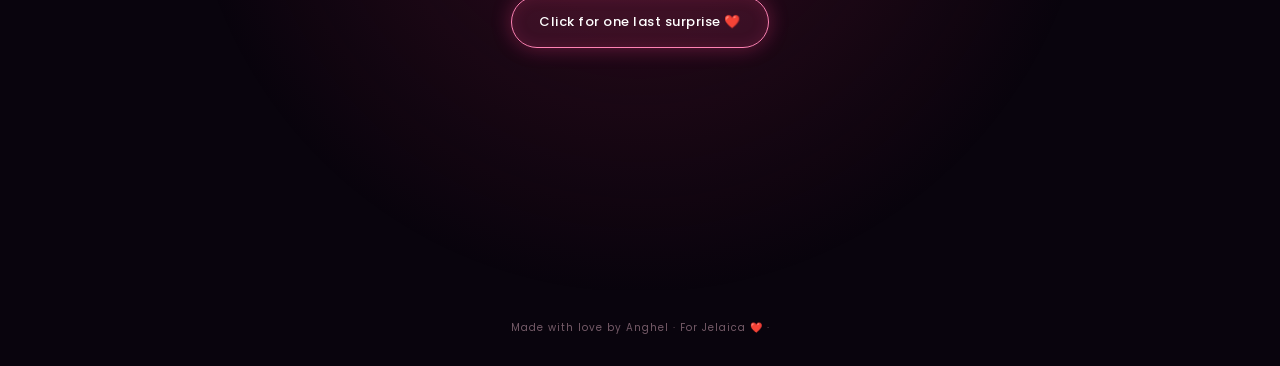
==== commit df70236b: "Update index.html" ====
--- a/index.html
+++ b/index.html
@@ -125,7 +125,7 @@
     </audio>
   </div>
 </div>
-        <p class="music-note">Add your legally obtained audio files to the <code>music</code> folder using the filenames above.</p>
+        <p class="music-note"><code>music</code> folder using the filenames above.</p>
       </div>
     </section>
 
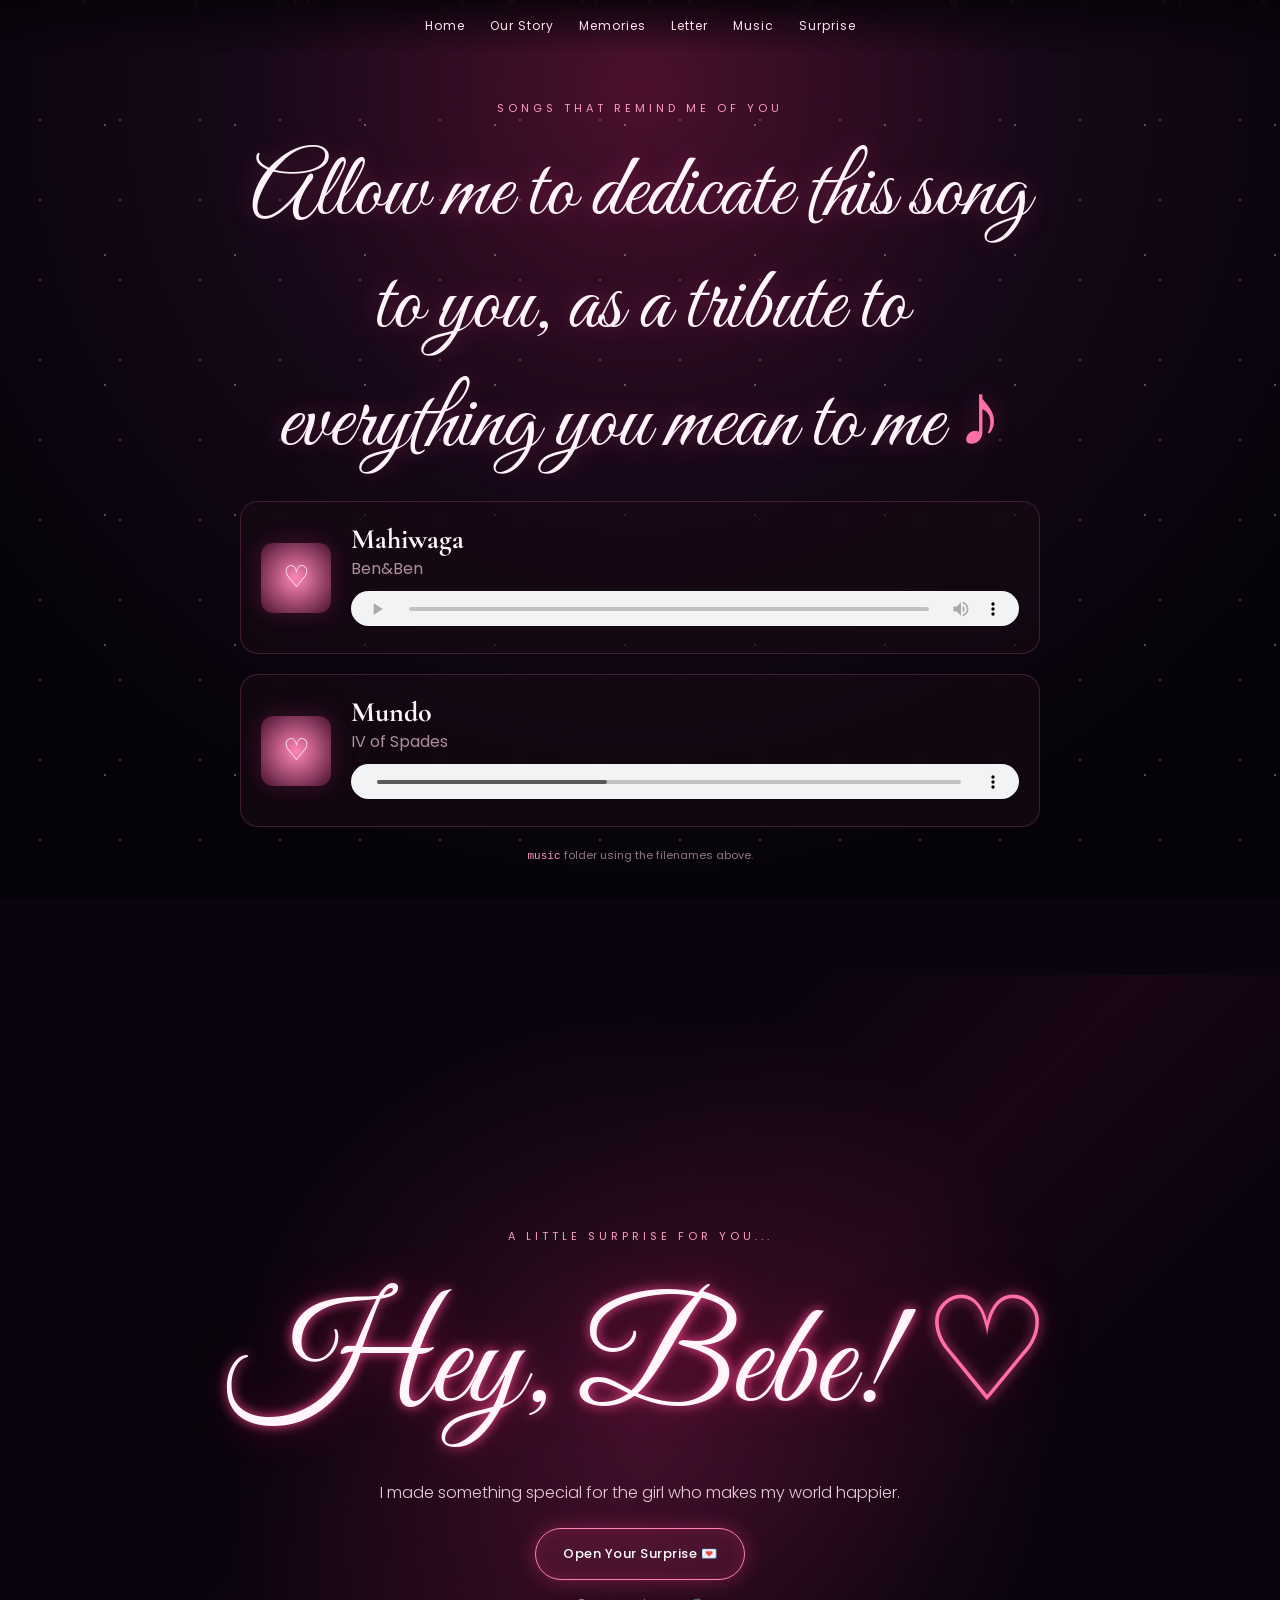
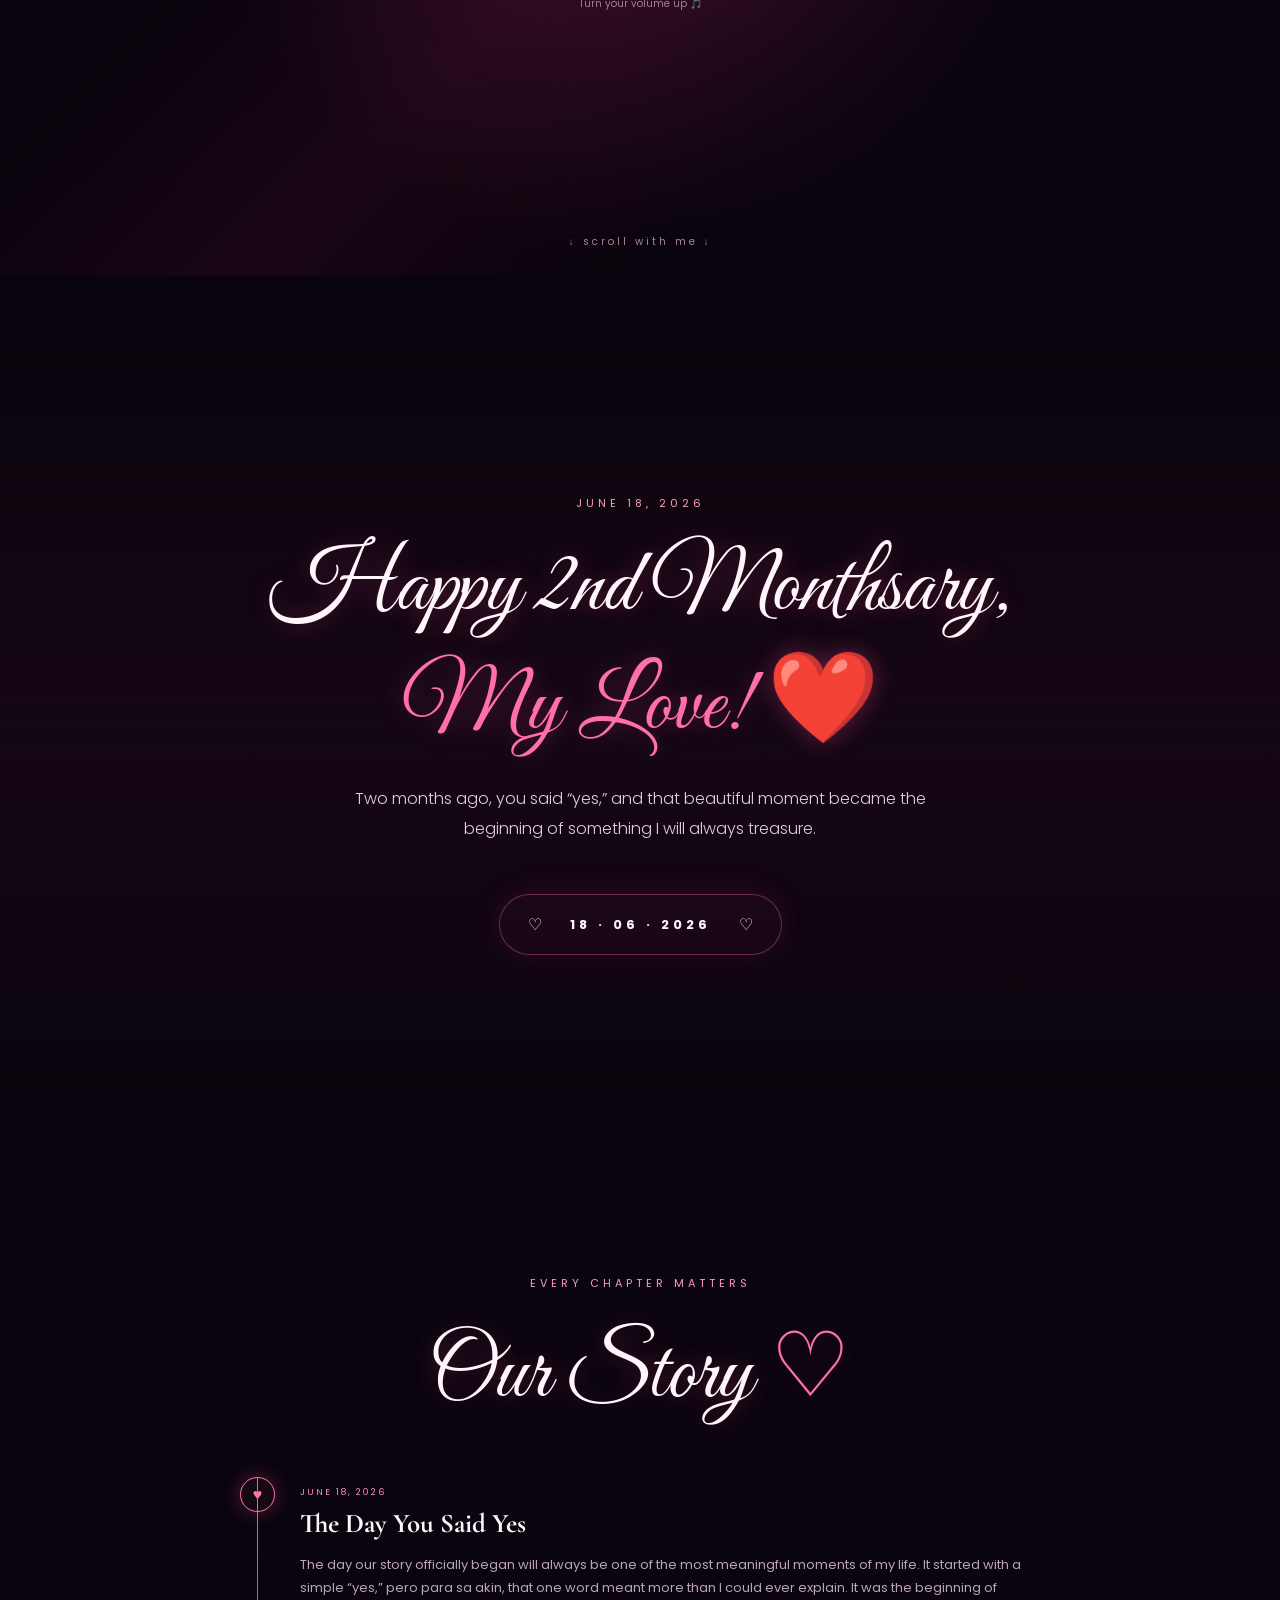
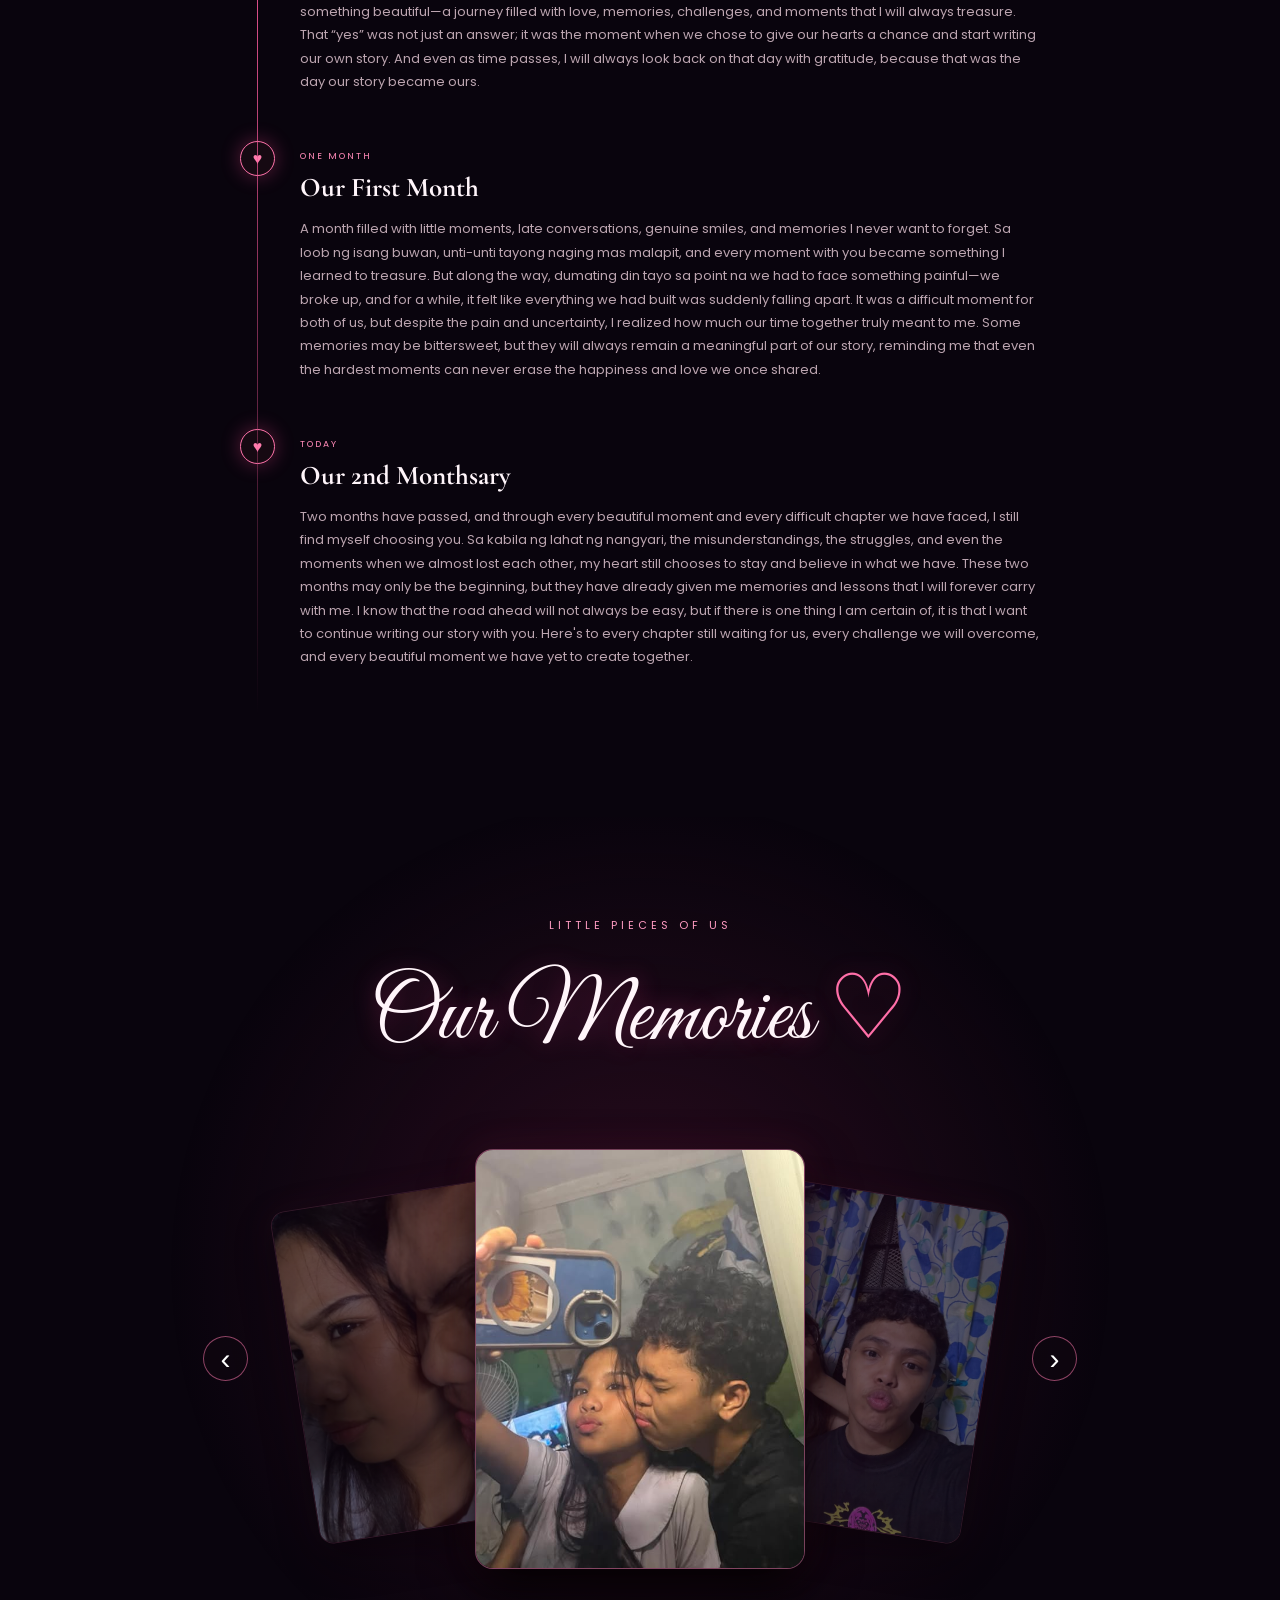
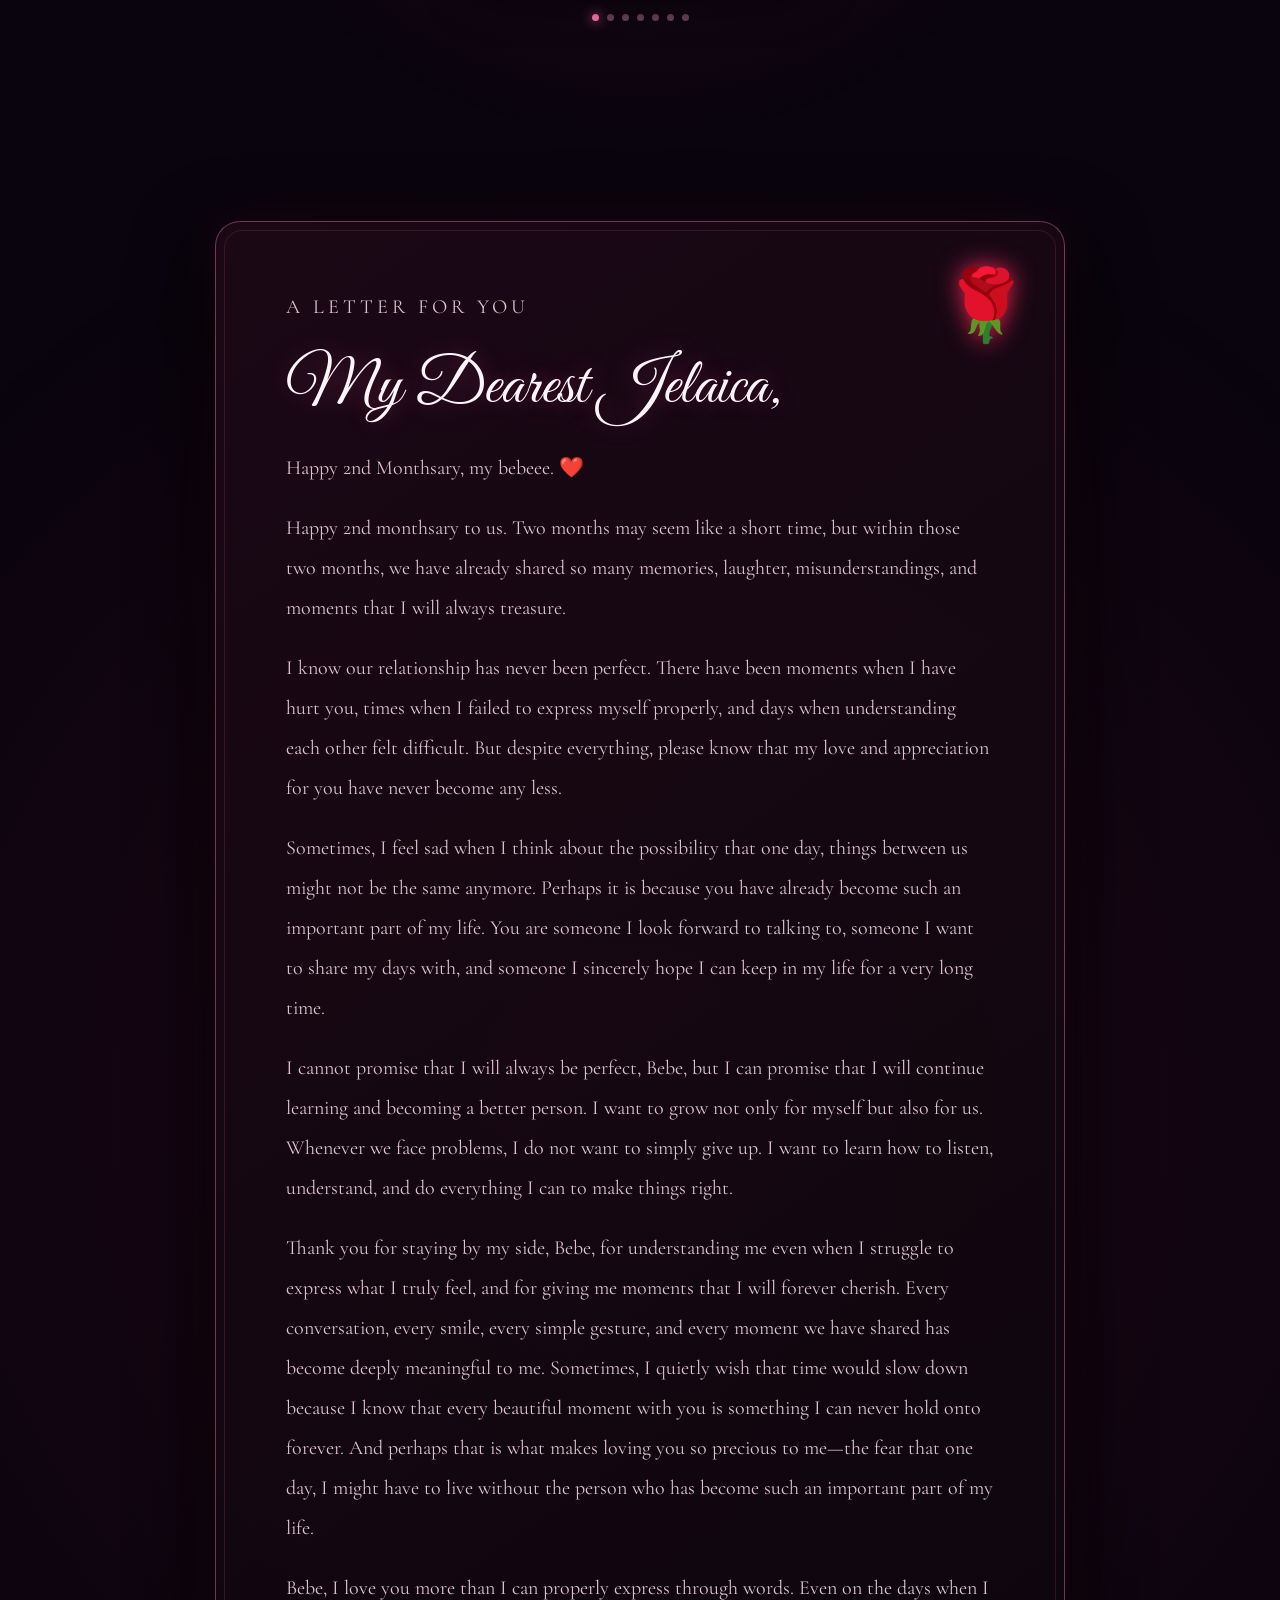
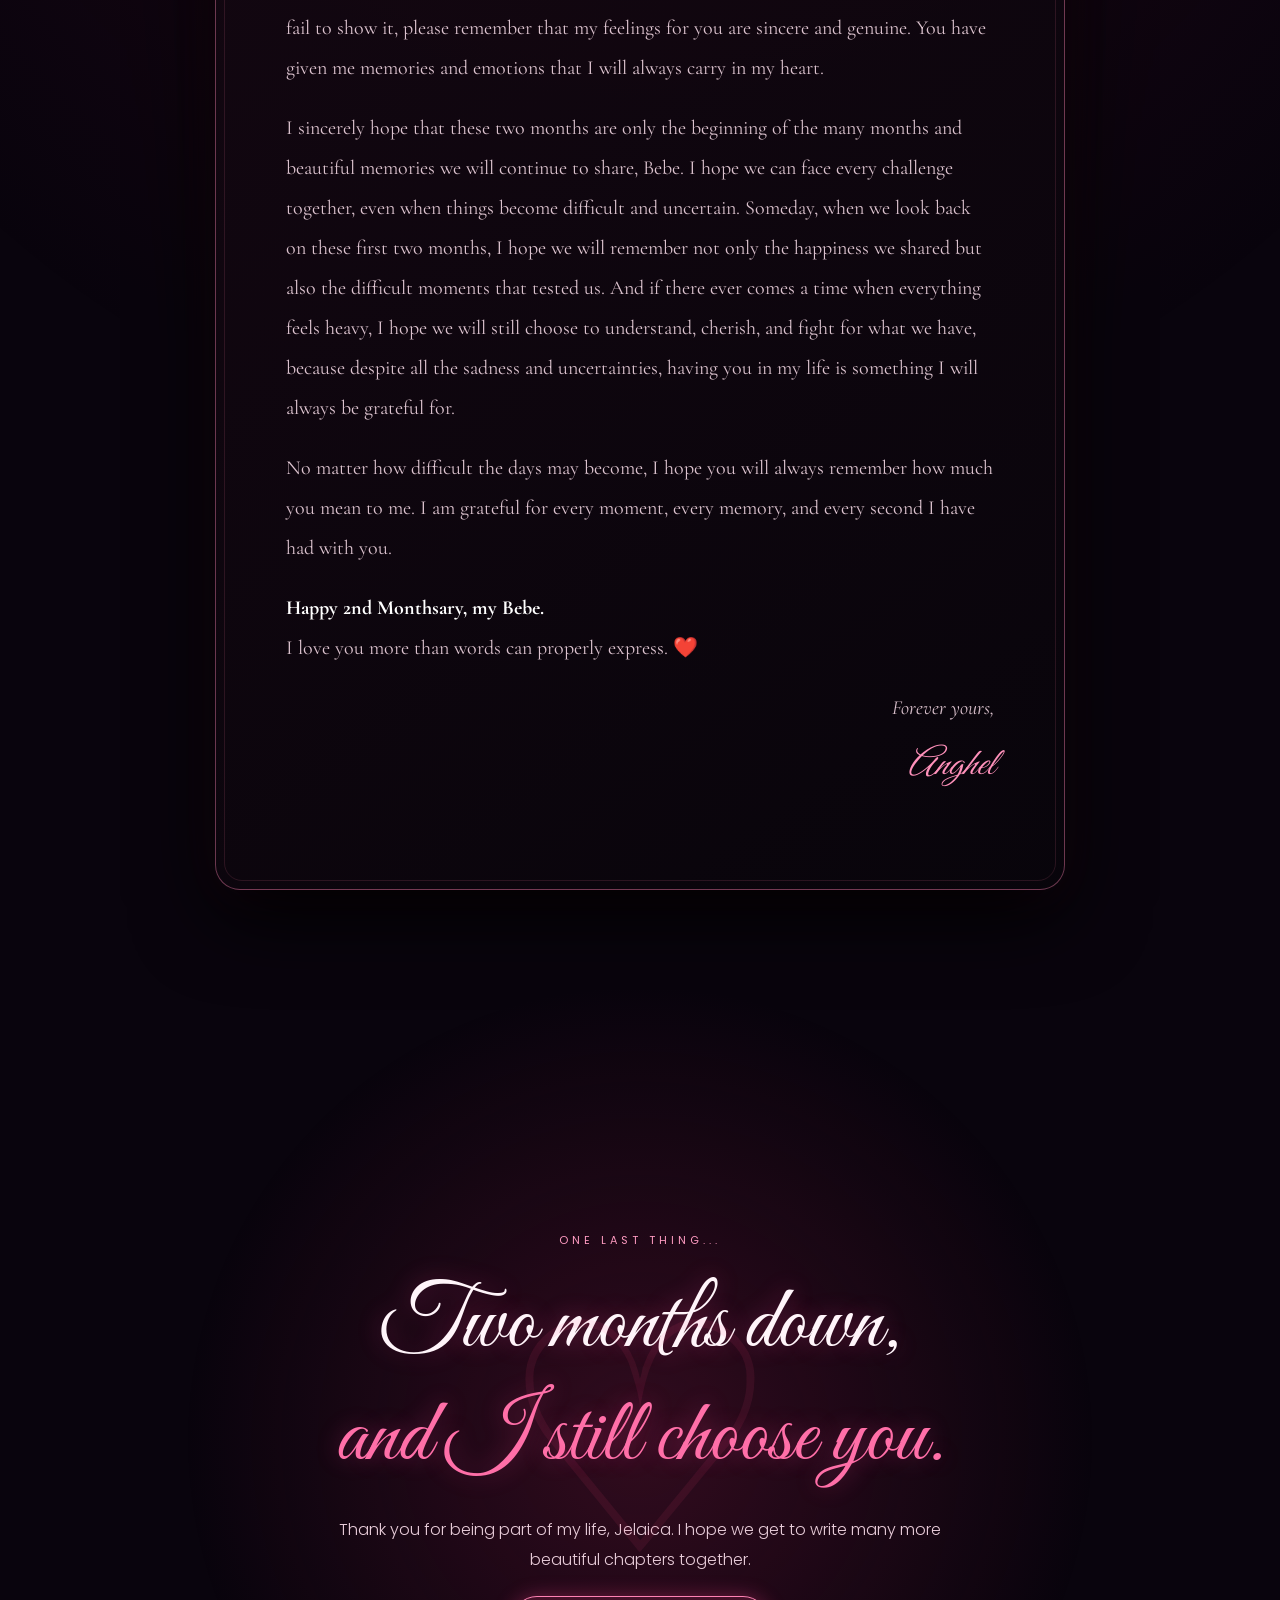
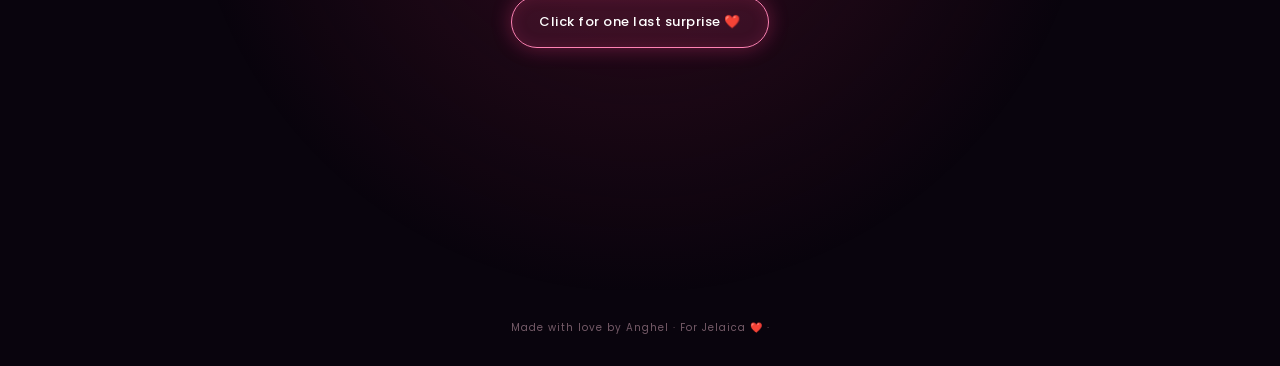
==== commit a73ee300: "Update index.html" ====
--- a/index.html
+++ b/index.html
@@ -21,6 +21,32 @@
     <a href="#music">Music</a>
     <a href="#surprise">Surprise</a>
   </nav>
+ <section id="music" class="section music-section">
+      <div class="section-inner narrow">
+        <p class="eyebrow">Songs that remind me of you</p>
+        <h2>Allow me to dedicate this song to you, as a tribute to everything you mean to me <span>♪</span></h2>
+        <div class="music-card">
+  <div class="album">♡</div>
+  <div class="track-info">
+    <h3>Mahiwaga</h3><p>Ben&Ben</p>
+    <audio id="audio1" controls preload="metadata">
+      <source src="mahiwaga.mp3" type="audio/mpeg">
+    </audio>
+  </div>
+</div>
+
+<div class="music-card">
+  <div class="album">♡</div>
+  <div class="track-info">
+    <h3>Mundo</h3><p>IV of Spades</p>
+    <audio id="audio2" controls preload="metadata">
+      <source src="mundo.mp3" type="audio/mpeg">
+    </audio>
+  </div>
+</div>
+        <p class="music-note"><code>music</code> folder using the filenames above.</p>
+      </div>
+    </section>
 
   <main>
     <section id="home" class="hero section">
@@ -102,33 +128,7 @@
       </div>
     </section>
 
-    <section id="music" class="section music-section">
-      <div class="section-inner narrow">
-        <p class="eyebrow">Songs that remind me of you</p>
-        <h2>Allow me to dedicate this song to you, as a tribute to everything you mean to me <span>♪</span></h2>
-        <div class="music-card">
-  <div class="album">♡</div>
-  <div class="track-info">
-    <h3>Mahiwaga</h3><p>Ben&Ben</p>
-    <audio id="audio1" controls preload="metadata">
-      <source src="mahiwaga.mp3" type="audio/mpeg">
-    </audio>
-  </div>
-</div>
-
-<div class="music-card">
-  <div class="album">♡</div>
-  <div class="track-info">
-    <h3>Mundo</h3><p>IV of Spades</p>
-    <audio id="audio2" controls preload="metadata">
-      <source src="mundo.mp3" type="audio/mpeg">
-    </audio>
-  </div>
-</div>
-        <p class="music-note"><code>music</code> folder using the filenames above.</p>
-      </div>
-    </section>
-
+  
     <section id="surprise" class="section final-section">
       <div class="heart-orbit">♡</div>
       <div class="section-inner">
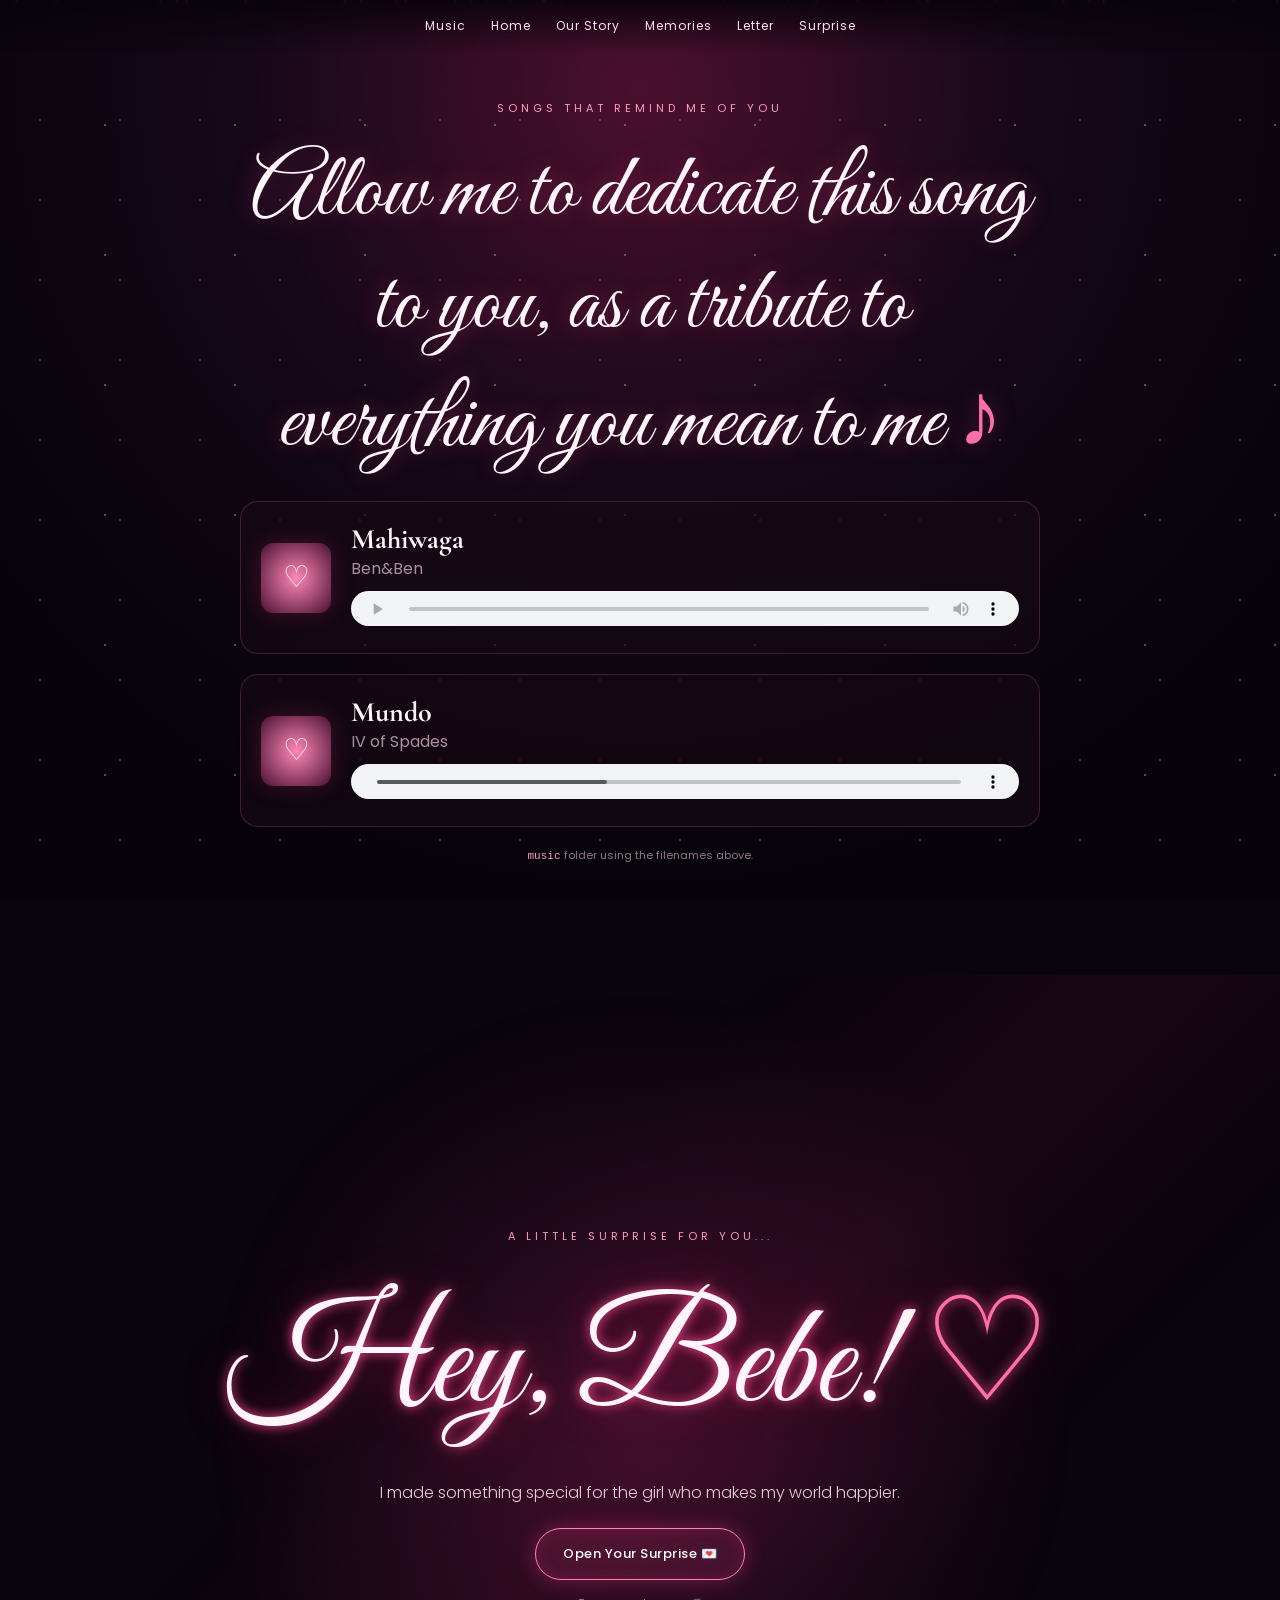
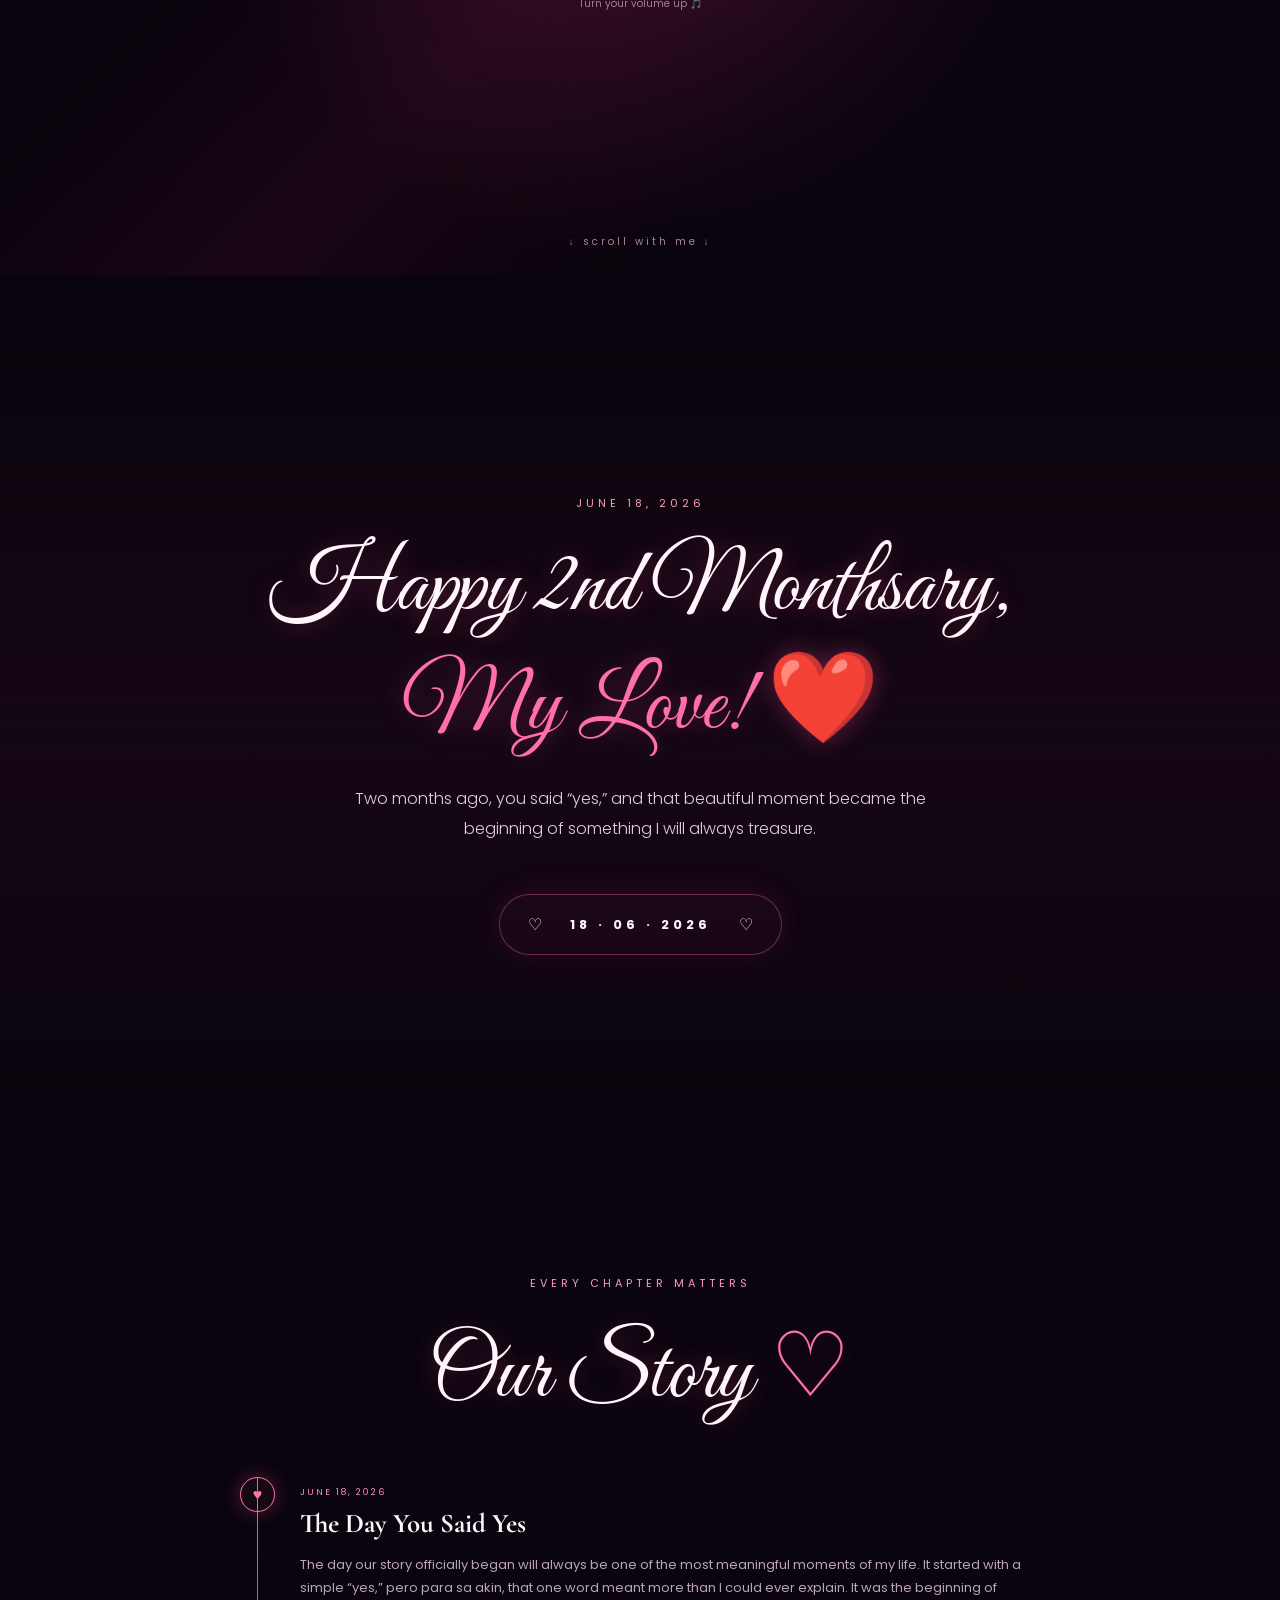
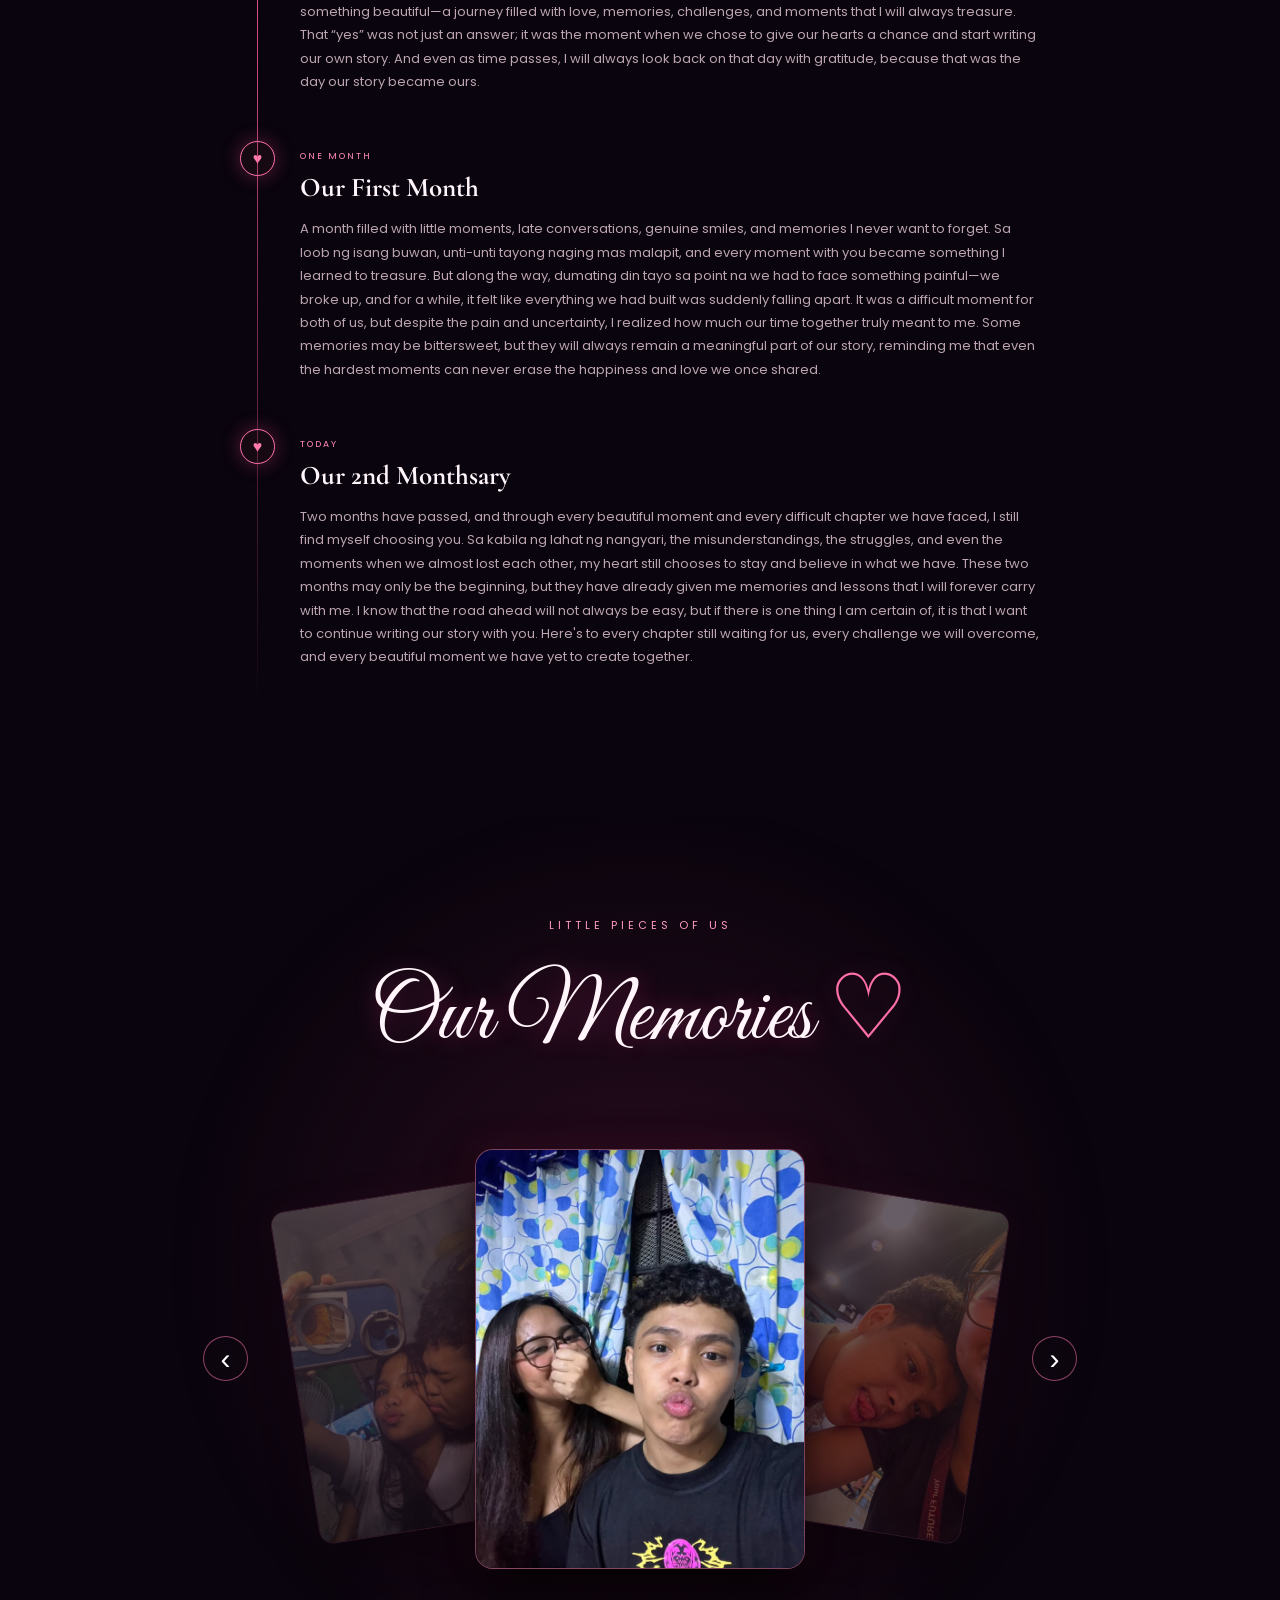
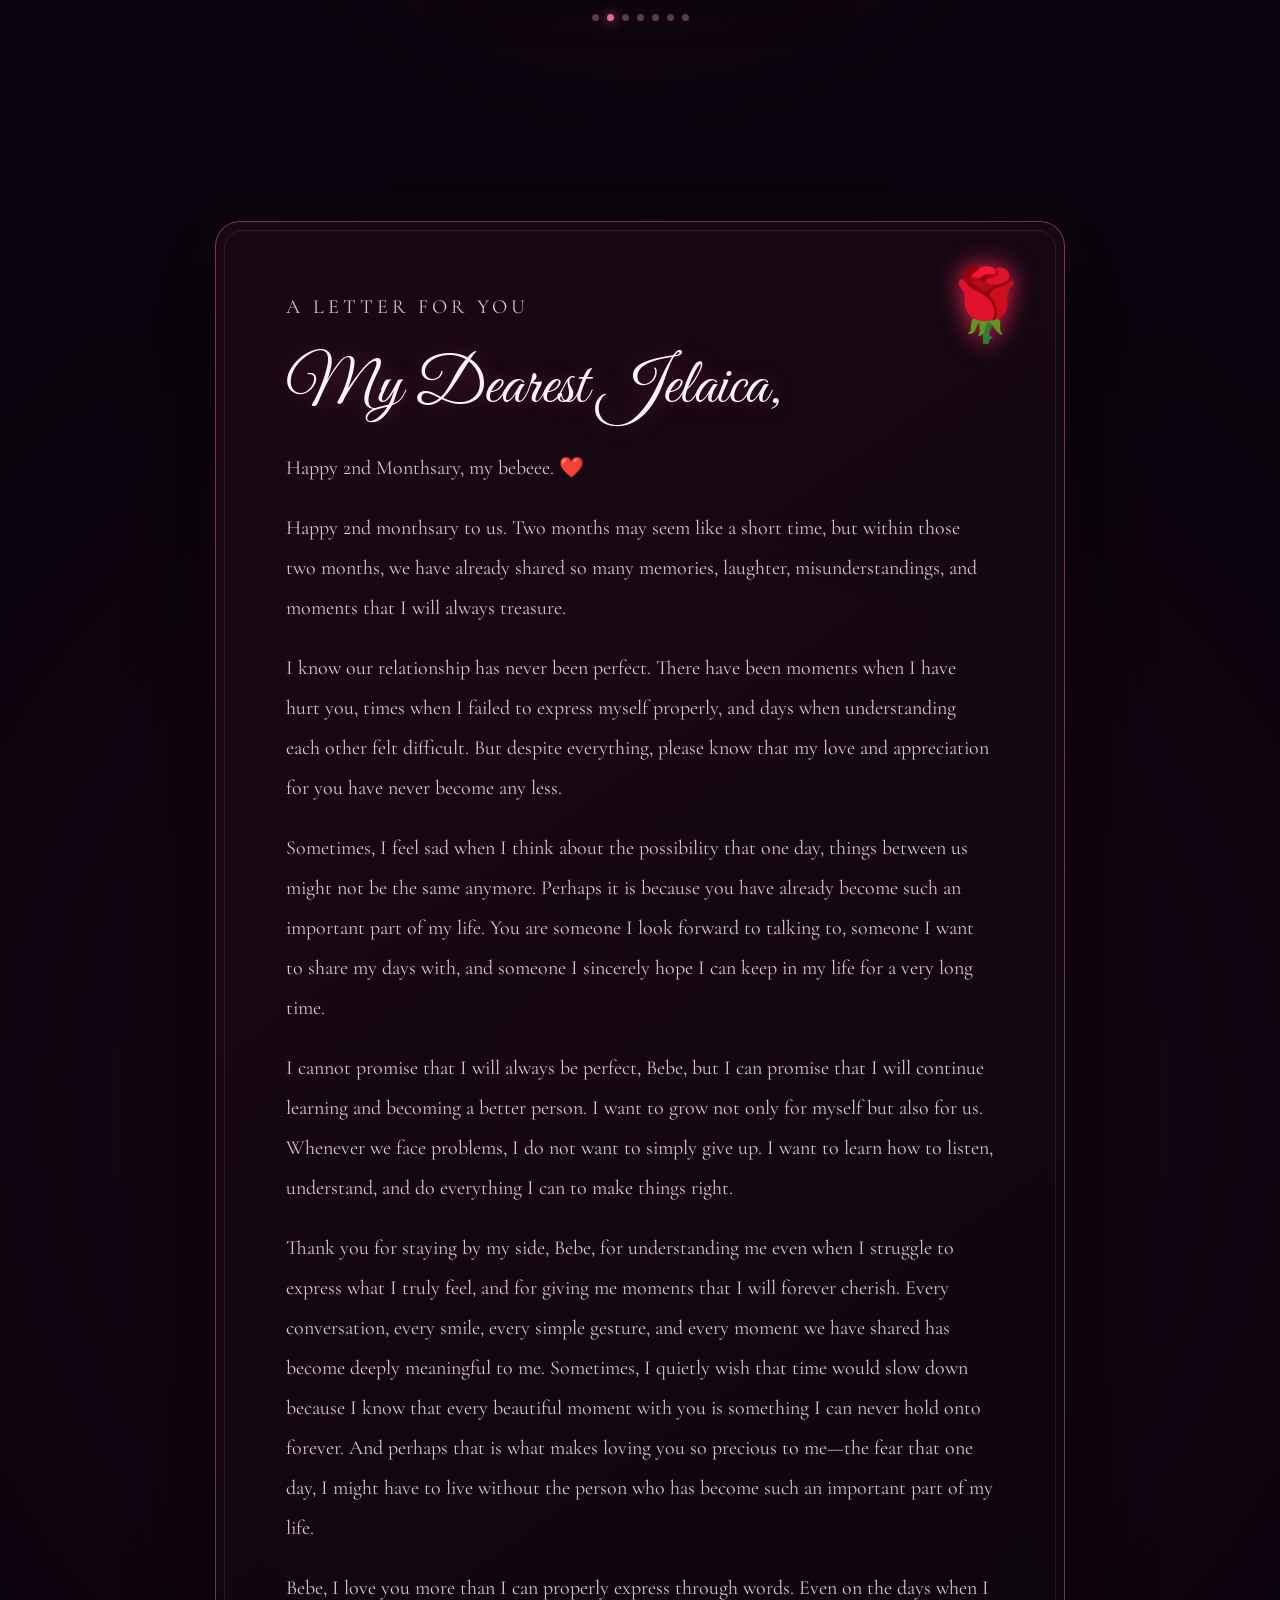
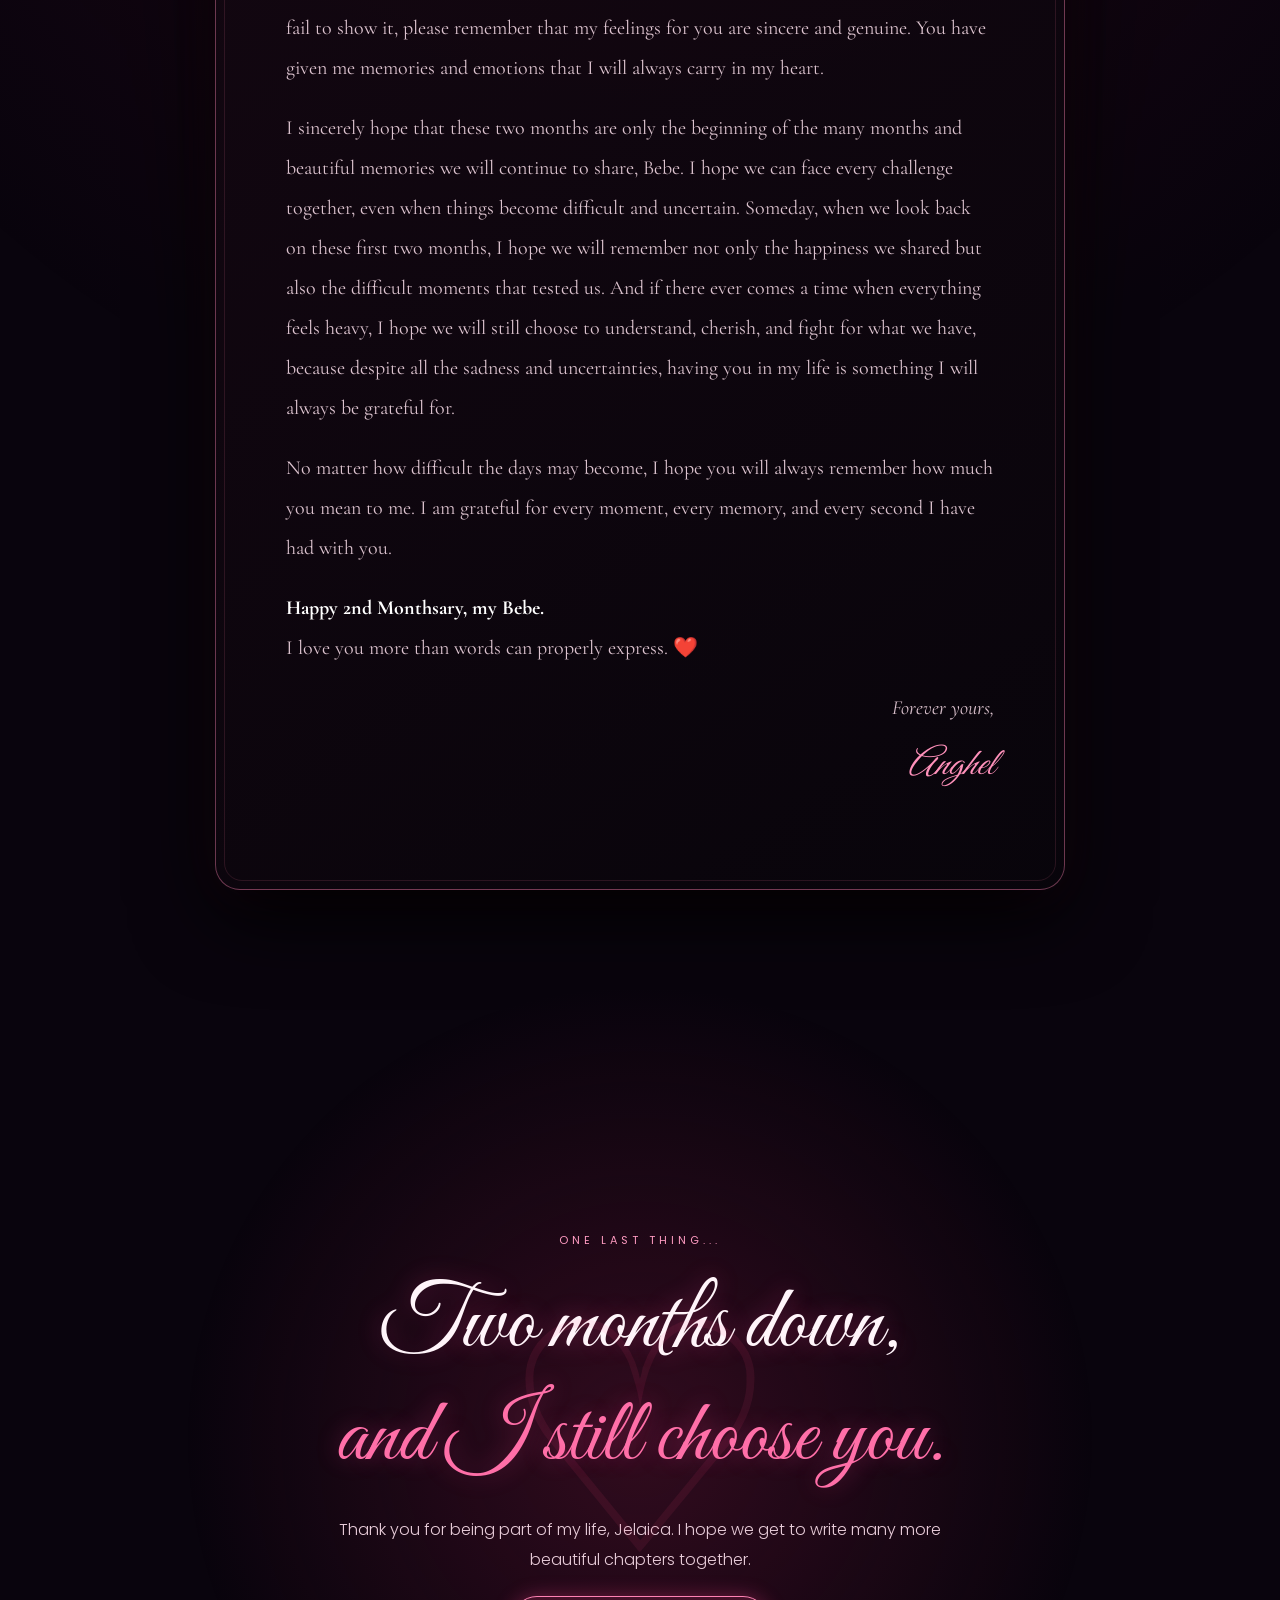
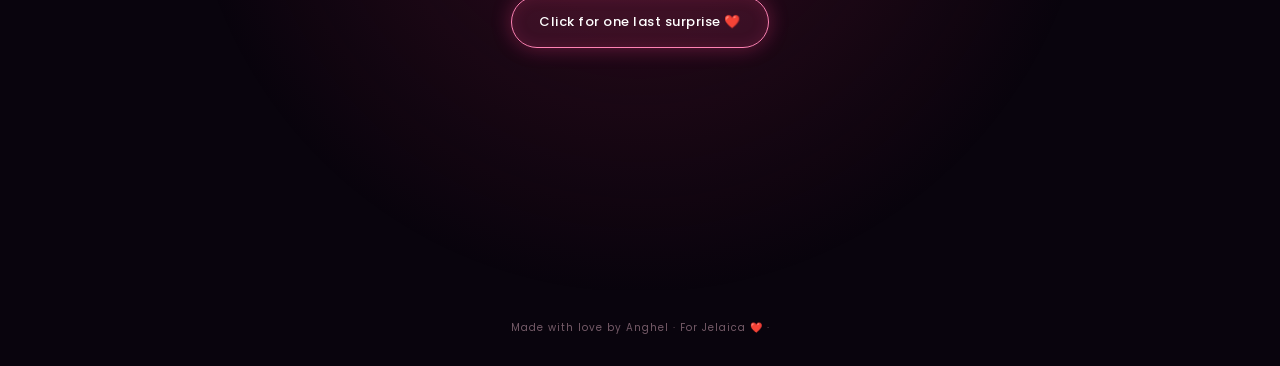
==== commit 3f8a8a87: "Update index.html" ====
--- a/index.html
+++ b/index.html
@@ -14,11 +14,11 @@
   <div class="petals"></div>
 
   <nav class="nav">
-    <a href="#home">Home</a>
-    <a href="#story">Our Story</a>
-    <a href="#memories">Memories</a>
-    <a href="#letter">Letter</a>
-    <a href="#music">Music</a>
+    <a href="#home">Music</a>
+    <a href="#story">Home</a>
+    <a href="#memories">Our Story</a>
+    <a href="#letter">Memories</a>
+    <a href="#music">Letter</a>
     <a href="#surprise">Surprise</a>
   </nav>
  <section id="music" class="section music-section">
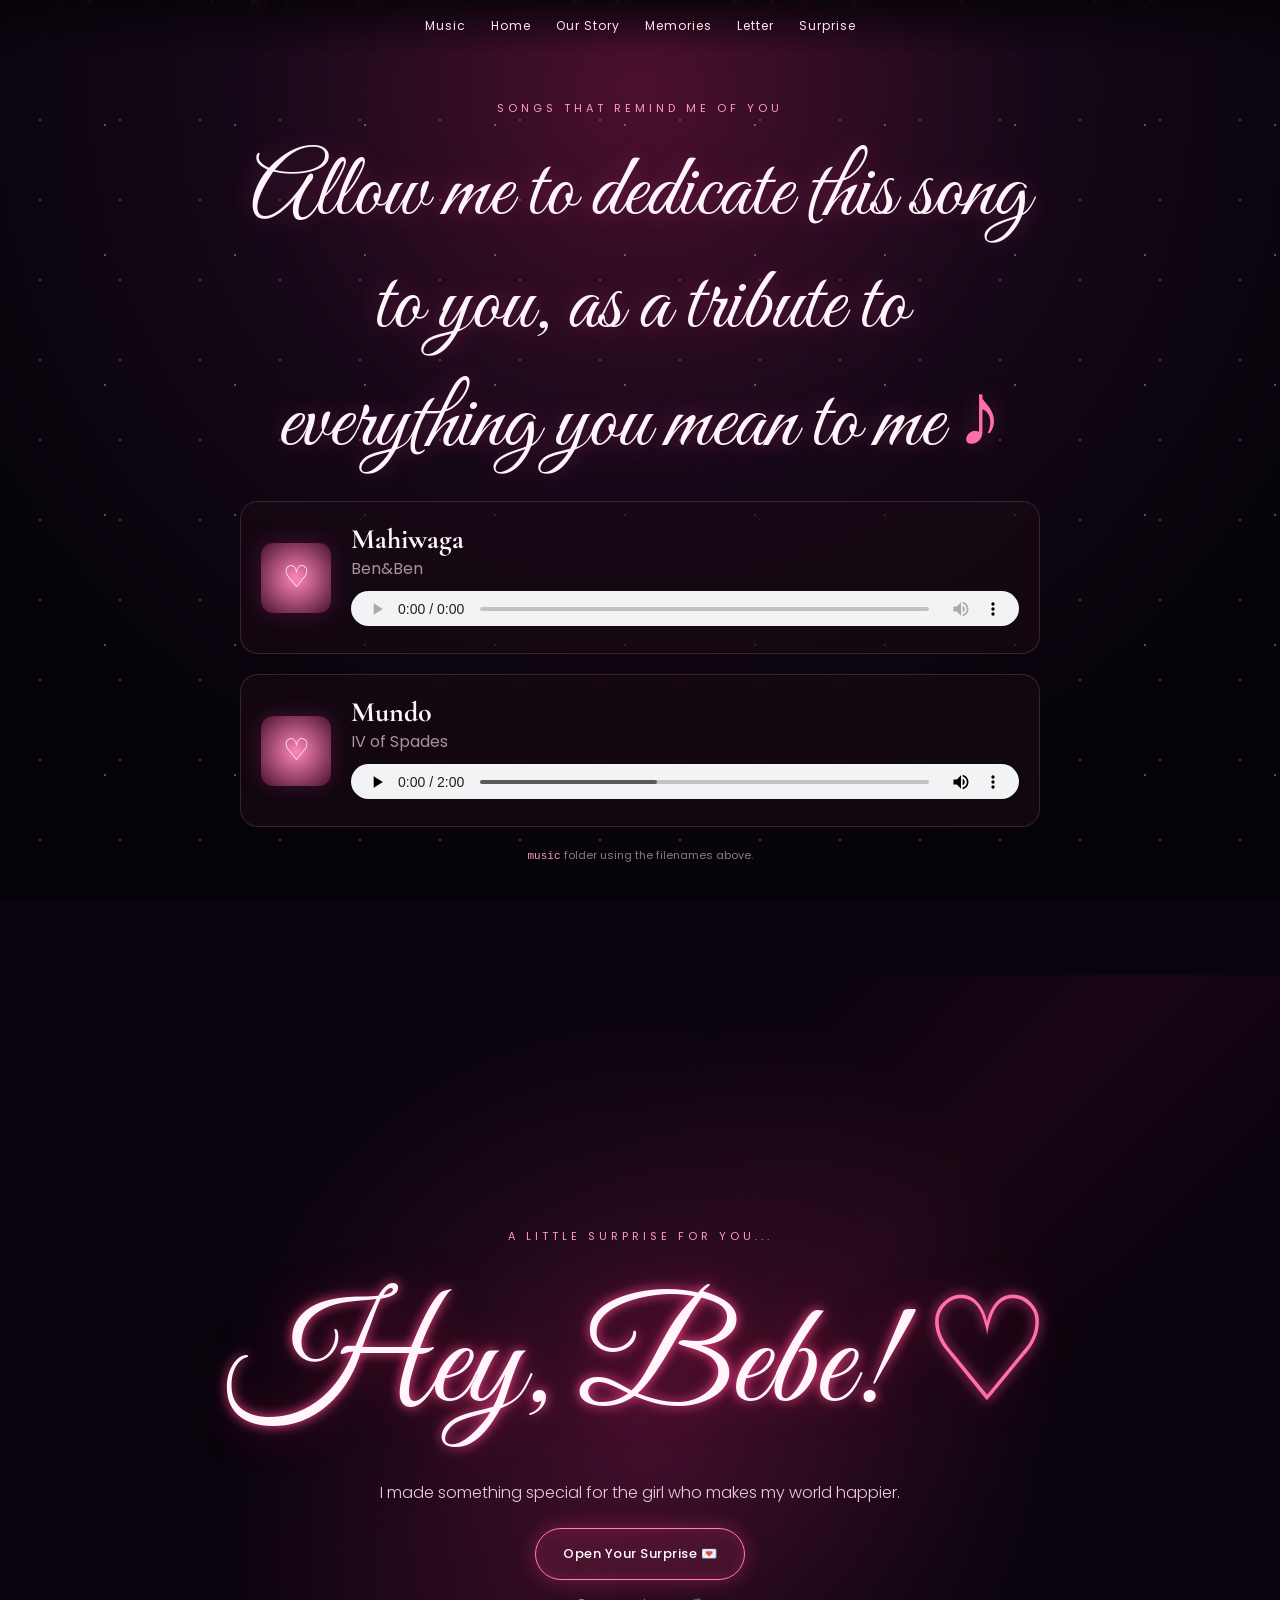
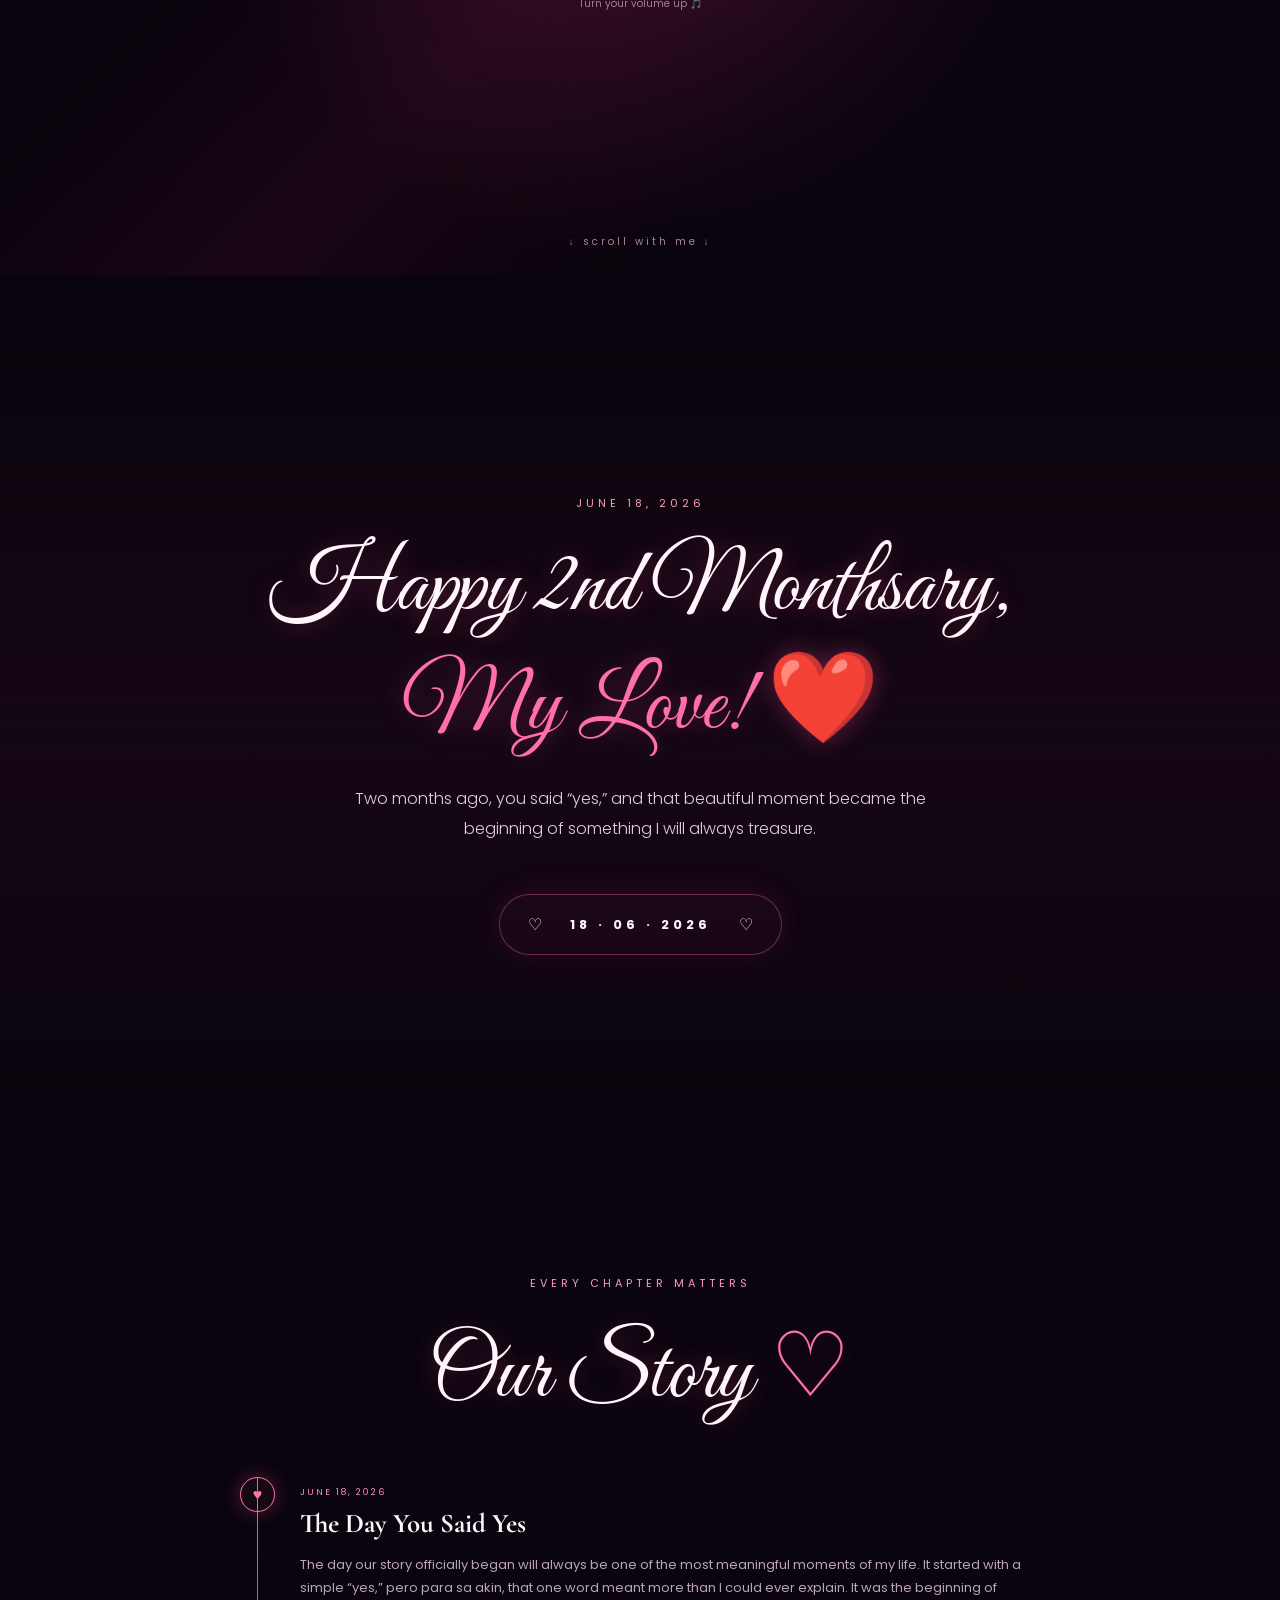
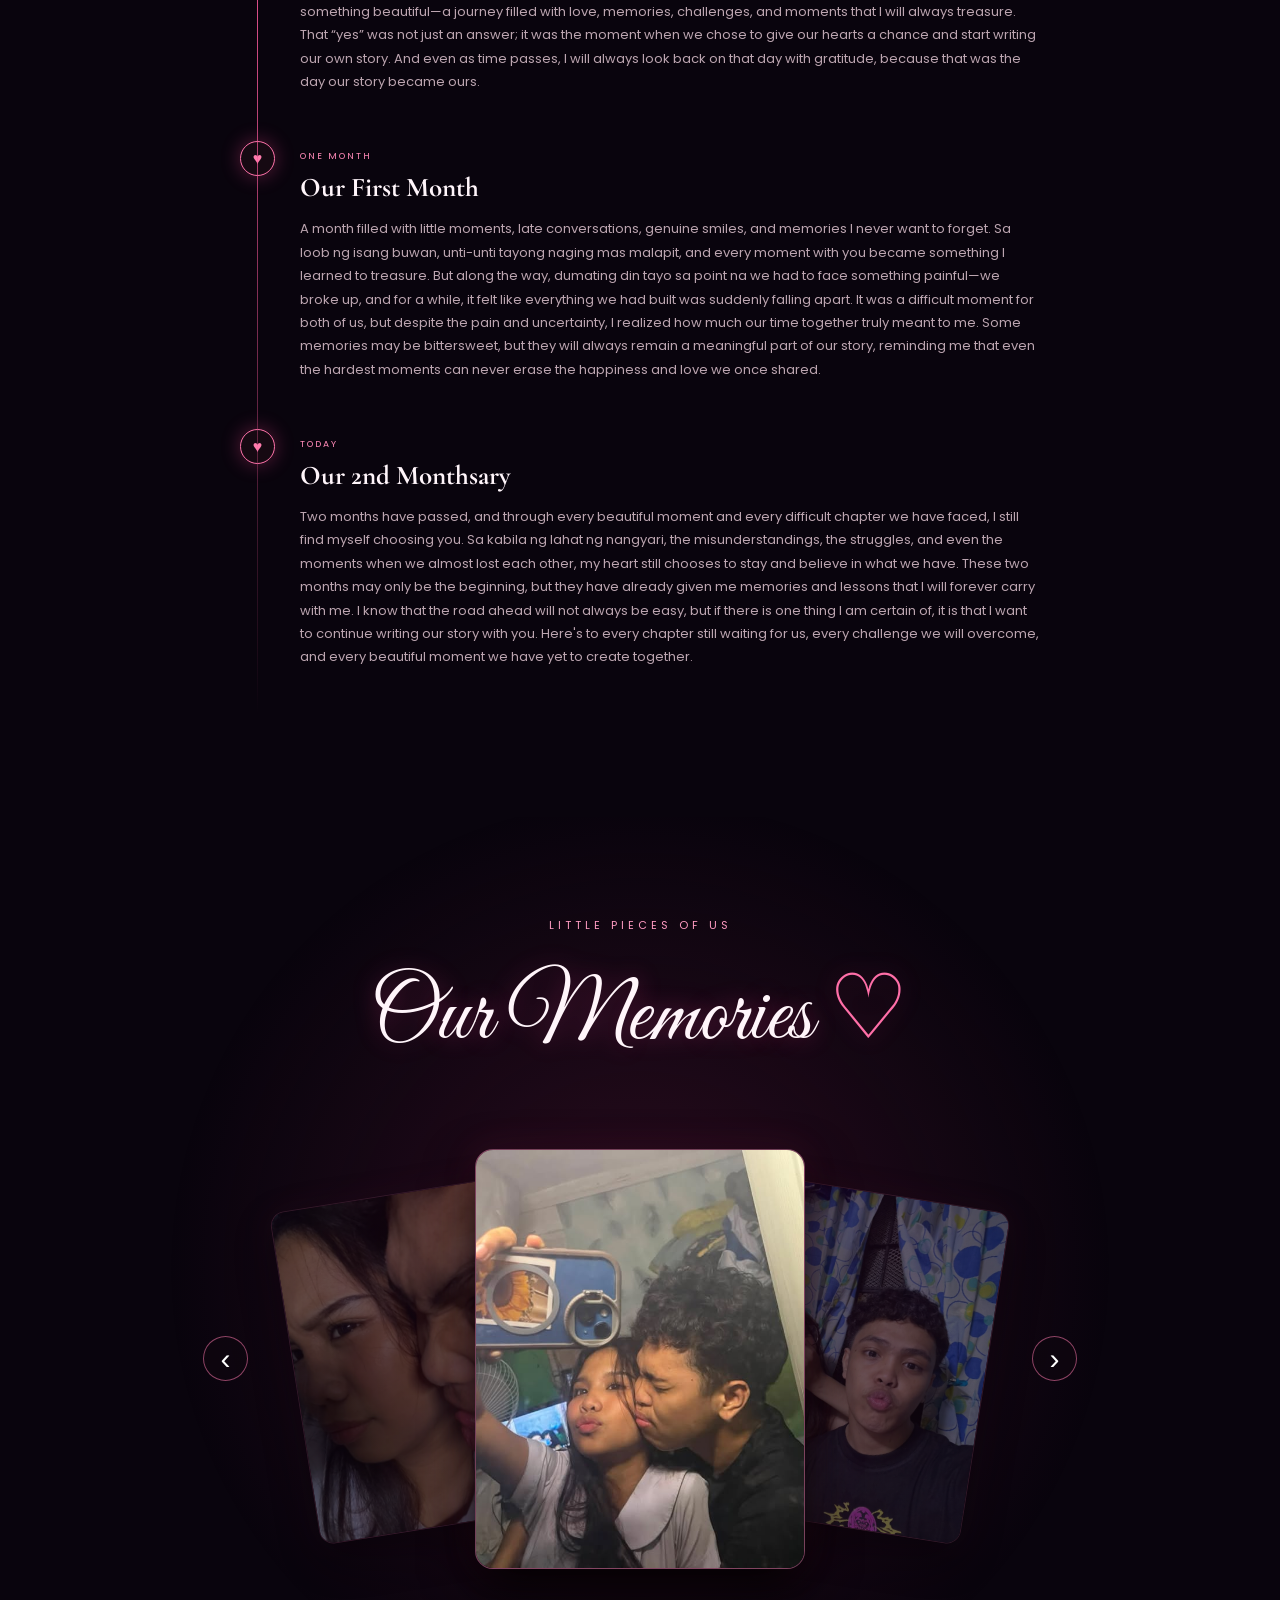
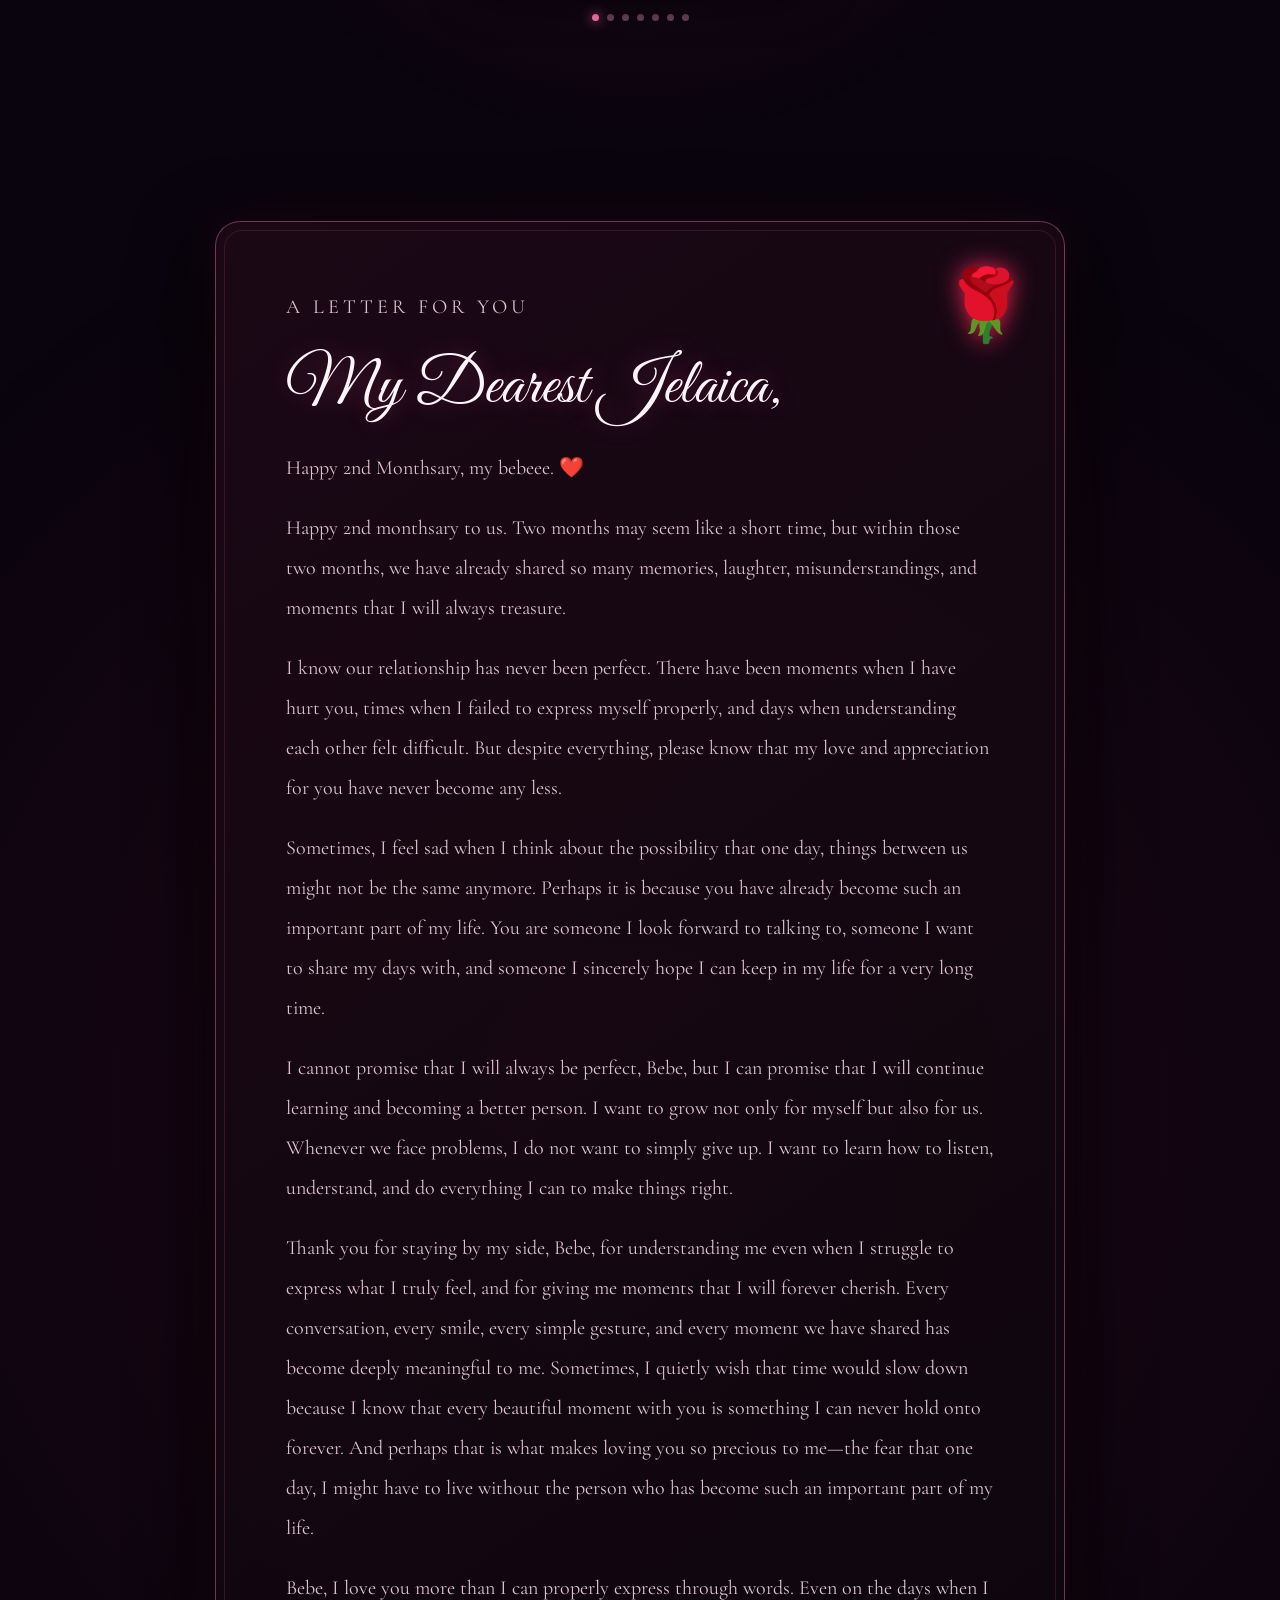
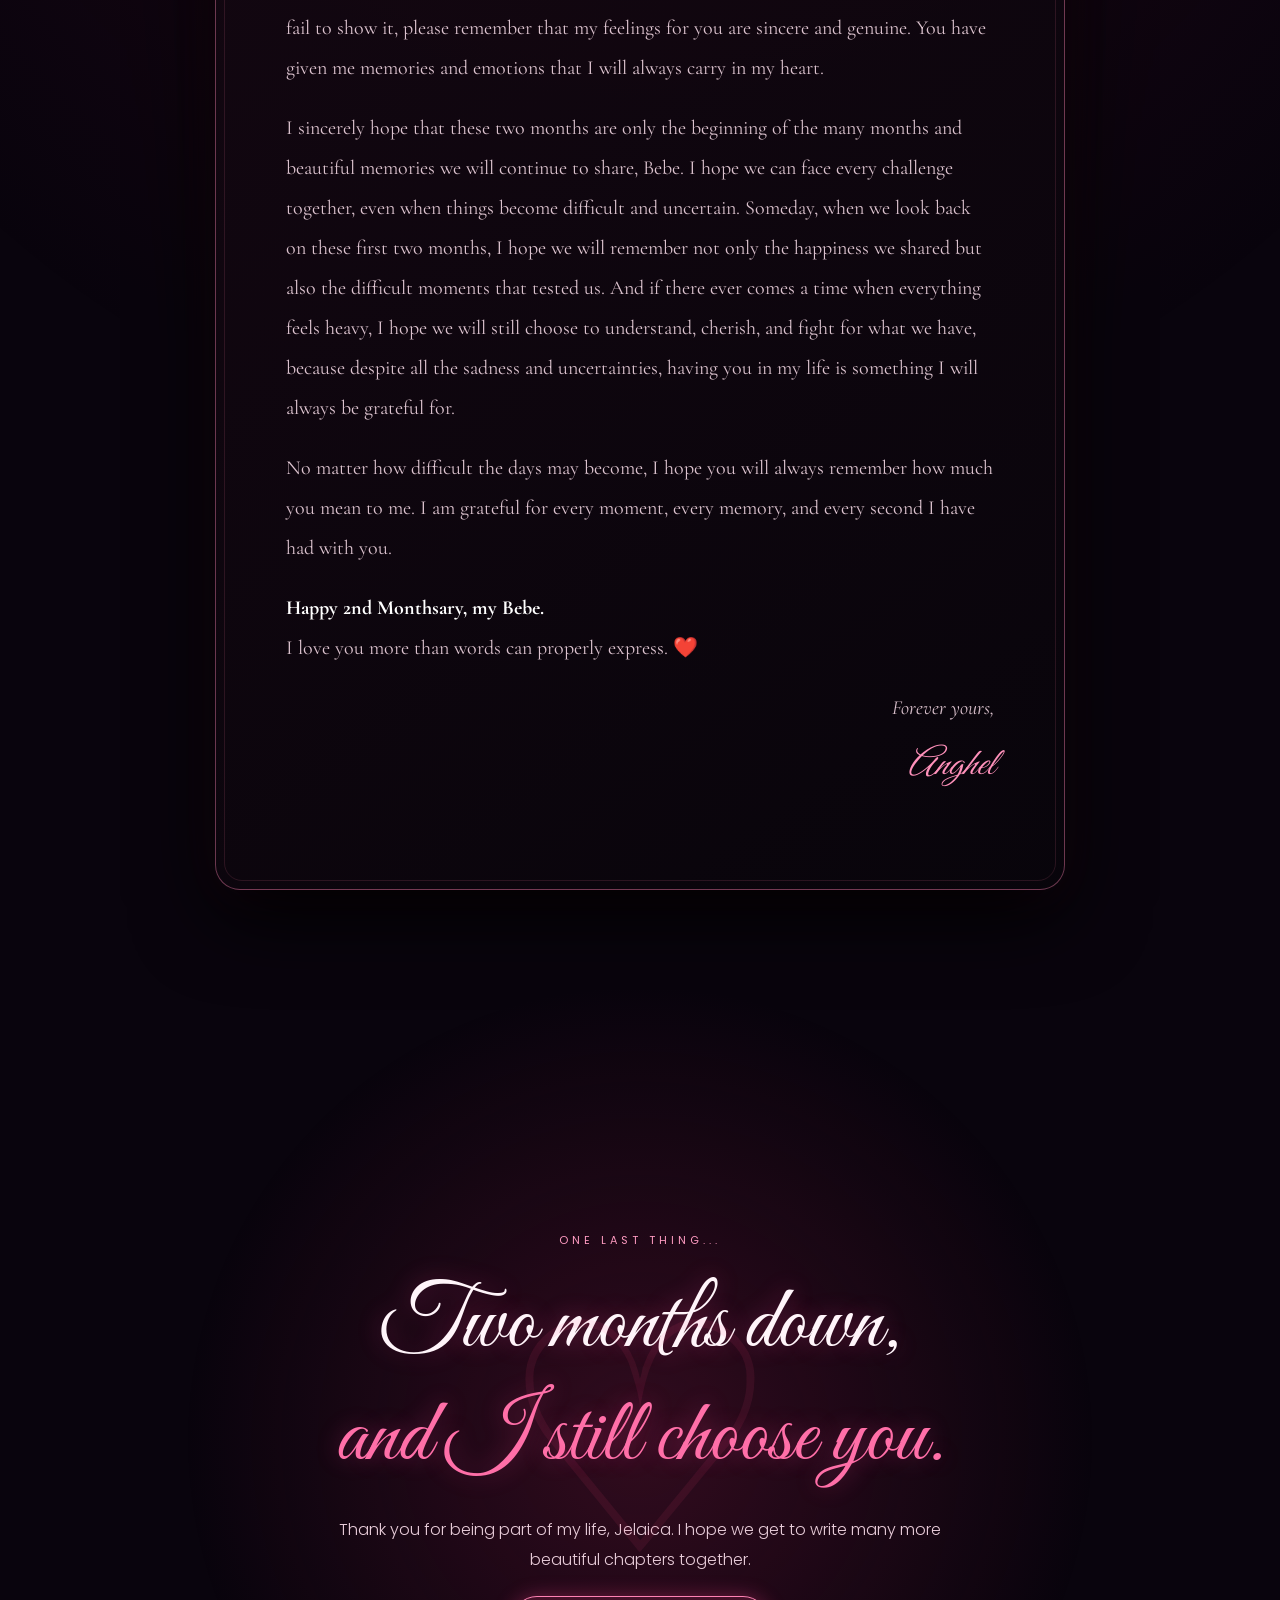
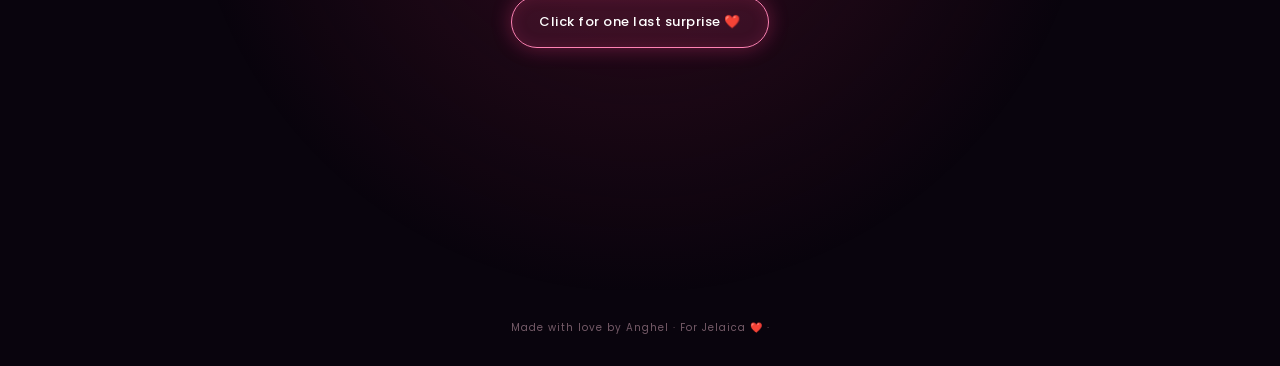
==== commit fc8f3b67: "Update index.html" ====
--- a/index.html
+++ b/index.html
@@ -14,12 +14,12 @@
   <div class="petals"></div>
 
   <nav class="nav">
-    <a href="#home">Music</a>
-    <a href="#story">Home</a>
-    <a href="#memories">Our Story</a>
-    <a href="#letter">Memories</a>
-    <a href="#music">Letter</a>
-    <a href="#surprise">Surprise</a>
+    <a href="#music">Music</a>
+  <a href="#home">Home</a>
+  <a href="#story">Our Story</a>
+  <a href="#memories">Memories</a>
+  <a href="#letter">Letter</a>
+  <a href="#surprise">Surprise</a>
   </nav>
  <section id="music" class="section music-section">
       <div class="section-inner narrow">
